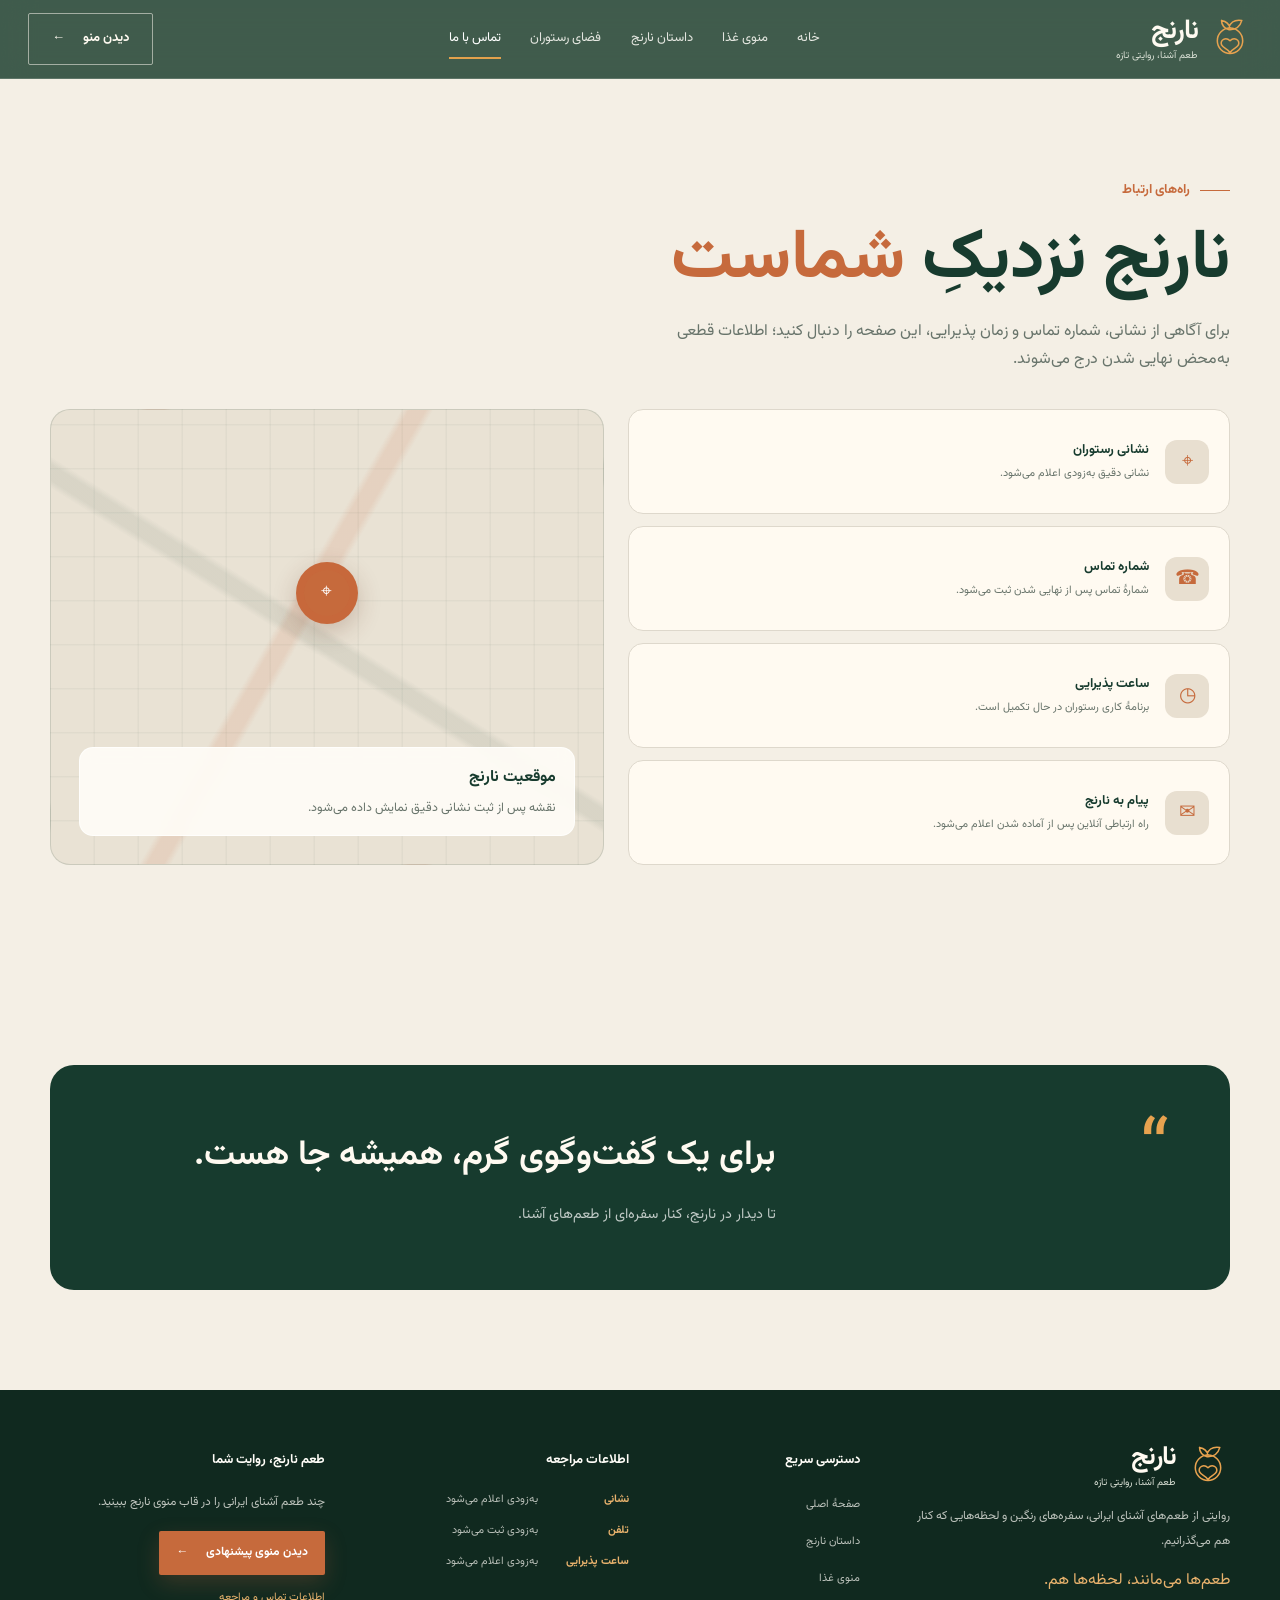
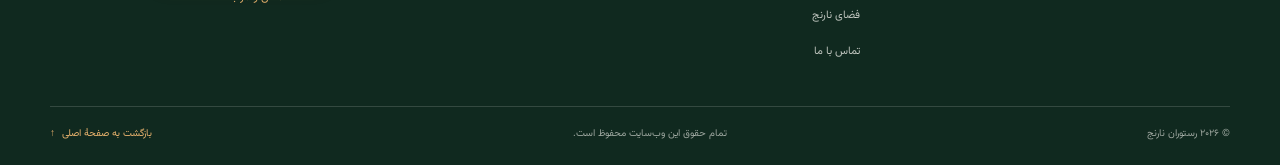
==== contact.html @ 855cba47 "Refresh script cache for inner page header" ====
<!doctype html>
<html lang="fa-IR" dir="rtl">
<head>
<meta charset="utf-8"><meta name="viewport" content="width=device-width, initial-scale=1"><meta name="theme-color" content="#183b2b">
<meta name="description" content="راه‌های ارتباط و اطلاعات مراجعه به رستوران نارنج؛ جزئیات نشانی، تلفن و ساعت پذیرایی در حال تکمیل است."><meta property="og:title" content="تماس با ما | رستوران نارنج"><meta property="og:description" content="راه‌های ارتباط و اطلاعات مراجعه به رستوران نارنج؛ جزئیات نشانی، تلفن و ساعت پذیرایی در حال تکمیل است."><meta property="og:type" content="website"><meta property="og:image" content="assets/narenj-dining-room.webp">
<title>تماس با ما | رستوران نارنج</title><link rel="icon" href="assets/favicon.svg" type="image/svg+xml"><link rel="preload" as="font" href="assets/fonts/vazirmatn-variable.woff2" type="font/woff2" crossorigin>
<link rel="stylesheet" href="styles.css?v=editorial-9"><script src="script.js?v=motion-3" defer></script>
</head><body class="inner-page"><a class="skip-link" href="#main">رفتن به محتوای اصلی</a>
<header class="site-header"><div class="header-inner">
<a class="brand" href="index.html" aria-label="نارنج، رفتن به صفحه اصلی"><span class="brand-symbol" aria-hidden="true"><svg viewBox="0 0 52 52"><circle cx="26" cy="28" r="15"/><path d="M25 12c2-7 8-9 15-8-2 7-7 11-14 11M26 13c-1-5-5-8-10-9 0 5 3 9 9 11M26 28c-5-5-12-1-10 5 2 4 7 4 10 9 3-5 8-5 10-9 2-6-5-10-10-5Z"/></svg></span><span class="brand-name">نارنج<span>طعم آشنا، روایتی تازه</span></span></a>
<button class="menu-toggle" type="button" aria-label="باز کردن فهرست" aria-expanded="false" aria-controls="primary-nav"><span></span><span></span><span></span></button>
<nav class="primary-nav" id="primary-nav" aria-label="فهرست اصلی"><a class="nav-link" href="index.html">خانه</a><a class="nav-link" href="menu.html">منوی غذا</a><a class="nav-link" href="story.html">داستان نارنج</a><a class="nav-link" href="space.html">فضای رستوران</a><a class="nav-link is-active" href="contact.html" aria-current="page">تماس با ما</a><a class="button button-small button-orange mobile-nav-cta" href="menu.html">دیدن منو <span aria-hidden="true">←</span></a></nav>
<a class="button button-small button-orange header-cta" href="menu.html">دیدن منو <span aria-hidden="true">←</span></a>
</div></header><main id="main"><section class="inner-section page-width" aria-labelledby="page-title"><div class="contact-page-heading"><p class="page-kicker">راه‌های ارتباط</p><h1 id="page-title">نارنج نزدیکِ <em>شماست</em></h1><p>برای آگاهی از نشانی، شماره تماس و زمان پذیرایی، این صفحه را دنبال کنید؛ اطلاعات قطعی به‌محض نهایی شدن درج می‌شوند.</p></div><div class="contact-page-layout"><div class="contact-page-cards"><article class="contact-item"><span class="contact-icon" aria-hidden="true">⌖</span><div><h3>نشانی رستوران</h3><p>نشانی دقیق به‌زودی اعلام می‌شود.</p></div></article><article class="contact-item"><span class="contact-icon" aria-hidden="true">☎</span><div><h3>شماره تماس</h3><p>شمارهٔ تماس پس از نهایی شدن ثبت می‌شود.</p></div></article><article class="contact-item"><span class="contact-icon" aria-hidden="true">◷</span><div><h3>ساعت پذیرایی</h3><p>برنامهٔ کاری رستوران در حال تکمیل است.</p></div></article><article class="contact-item"><span class="contact-icon" aria-hidden="true">✉</span><div><h3>پیام به نارنج</h3><p>راه ارتباطی آنلاین پس از آماده شدن اعلام می‌شود.</p></div></article></div><aside class="contact-map-card" aria-label="محل نمایش نقشه پس از ثبت نشانی"><span class="contact-map-pin" aria-hidden="true">⌖</span><div class="contact-map-label"><strong>موقعیت نارنج</strong><span>نقشه پس از ثبت نشانی دقیق نمایش داده می‌شود.</span></div></aside></div></section>
<section class="inner-section page-width"><div class="story-quote-panel"><span class="story-quote-mark" aria-hidden="true">“</span><blockquote>برای یک گفت‌وگوی گرم، همیشه جا هست.</blockquote><p>تا دیدار در نارنج، کنار سفره‌ای از طعم‌های آشنا.</p></div></section></main><footer class="site-footer"><div class="footer-inner page-width"><div class="footer-main">
<div class="footer-brand-block"><a class="brand brand-footer" href="index.html" aria-label="نارنج، بازگشت به صفحه اصلی"><span class="brand-symbol" aria-hidden="true"><svg viewBox="0 0 52 52"><circle cx="26" cy="28" r="15"/><path d="M25 12c2-7 8-9 15-8-2 7-7 11-14 11M26 13c-1-5-5-8-10-9 0 5 3 9 9 11M26 28c-5-5-12-1-10 5 2 4 7 4 10 9 3-5 8-5 10-9 2-6-5-10-10-5Z"/></svg></span><span class="brand-name">نارنج<span>طعم آشنا، روایتی تازه</span></span></a><p class="footer-about">روایتی از طعم‌های آشنای ایرانی، سفره‌های رنگین و لحظه‌هایی که کنار هم می‌گذرانیم.</p><p class="footer-tagline">طعم‌ها می‌مانند، لحظه‌ها هم.</p></div>
<nav class="footer-column" aria-label="پیوندهای سریع"><h2>دسترسی سریع</h2><ul class="footer-links"><li><a href="index.html">صفحهٔ اصلی</a></li><li><a href="story.html">داستان نارنج</a></li><li><a href="menu.html">منوی غذا</a></li><li><a href="space.html">فضای نارنج</a></li><li><a href="contact.html">تماس با ما</a></li></ul></nav>
<div class="footer-column footer-contact"><h2>اطلاعات مراجعه</h2><dl class="footer-details"><div><dt>نشانی</dt><dd>به‌زودی اعلام می‌شود</dd></div><div><dt>تلفن</dt><dd>به‌زودی ثبت می‌شود</dd></div><div><dt>ساعت پذیرایی</dt><dd>به‌زودی اعلام می‌شود</dd></div></dl></div>
<div class="footer-column footer-cta"><h2>طعم نارنج، روایت شما</h2><p>چند طعم آشنای ایرانی را در قاب منوی نارنج ببینید.</p><a class="button button-orange" href="menu.html">دیدن منوی پیشنهادی <span aria-hidden="true">←</span></a><a class="footer-contact-link" href="contact.html">اطلاعات تماس و مراجعه</a></div>
</div><div class="footer-bottom"><span>© <time data-year>۲۰۲۶</time> رستوران نارنج</span><span>تمام حقوق این وب‌سایت محفوظ است.</span><a href="index.html">بازگشت به صفحهٔ اصلی <span aria-hidden="true">↑</span></a></div></div></footer></body></html>
---- styles.css ----
@charset "UTF-8";
@font-face{font-family:"Vazirmatn";src:url("assets/fonts/vazirmatn-variable.woff2") format("woff2");font-style:normal;font-weight:100 900;font-display:swap}
:root{--green:#183b2b;--green-deep:#10291e;--green-soft:#345643;--cream:#f7f1e7;--cream-dark:#eee4d5;--orange:#c95f36;--orange-dark:#a94728;--ink:#1e2922;--muted:#687268;--line:#ded5c7;--white:#fffdf8;--serif:"Vazirmatn",Tahoma,Arial,sans-serif;--sans:Vazirmatn,Tahoma,Arial,sans-serif;--content:1160px;--shadow:0 18px 50px rgba(23,43,31,.11)}
*{box-sizing:border-box}html{scroll-behavior:smooth;scroll-padding-top:90px}body{margin:0;background:var(--cream);color:var(--ink);font-family:var(--sans);font-size:16px;line-height:1.8}a{color:inherit;text-decoration:none}button,input,select,textarea{font:inherit}img{display:block;max-width:100%}.page-width{width:min(var(--content),calc(100% - 64px));margin-inline:auto}.skip-link{position:fixed;z-index:1000;top:12px;right:12px;transform:translateY(-150%);background:var(--white);color:var(--green);padding:10px 16px;border-radius:8px}.skip-link:focus{transform:translateY(0)}
.site-header{position:relative;z-index:20;background:var(--green);color:var(--white);border-bottom:1px solid rgba(255,255,255,.12)}.header-inner{width:min(1320px,calc(100% - 56px));height:88px;margin:auto;display:flex;align-items:center;justify-content:space-between;gap:26px}.brand{display:flex;align-items:center;gap:10px;flex:0 0 auto;color:var(--white)}.brand-symbol{width:44px;height:44px;display:grid;place-items:center;color:#e7a24f}.brand-symbol svg{width:100%;height:100%;fill:none;stroke:currentColor;stroke-width:1.8;stroke-linecap:round;stroke-linejoin:round}.brand-name{font-family:var(--serif);font-size:28px;font-weight:700;line-height:1.1;letter-spacing:-1px}.brand-name span{display:block;font-family:var(--sans);font-size:10px;font-weight:400;letter-spacing:0;color:#d8dfd4;margin-top:4px}.primary-nav{display:flex;align-items:center;gap:clamp(14px,2.4vw,34px);margin-inline:auto}.nav-link{position:relative;padding:9px 0;color:rgba(255,253,248,.86);font-size:14px;transition:color .2s ease}.nav-link::after{content:"";position:absolute;right:0;bottom:1px;width:0;height:2px;background:#e2a14c;transition:width .22s ease}.nav-link:hover,.nav-link:focus-visible,.nav-link.is-active{color:#fff}.nav-link:hover::after,.nav-link:focus-visible::after,.nav-link.is-active::after{width:100%}.button{display:inline-flex;align-items:center;justify-content:center;gap:18px;min-height:52px;padding:12px 22px;border:1px solid transparent;border-radius:999px;font-size:14px;font-weight:700;transition:transform .2s ease,background .2s ease,color .2s ease,box-shadow .2s ease}.button:hover{transform:translateY(-2px);box-shadow:0 8px 24px rgba(12,35,24,.18)}.button-orange{background:var(--orange);color:#fff}.button-orange:hover{background:var(--orange-dark)}.button-small{min-height:42px;padding:9px 18px;font-size:13px}.header-cta{white-space:nowrap}.button-outline{border-color:var(--green);color:var(--green);background:transparent}.button-outline:hover{background:var(--green);color:var(--white)}.menu-toggle{display:none;border:1px solid rgba(255,255,255,.3);background:transparent;color:var(--white);width:44px;height:42px;border-radius:10px;padding:10px;cursor:pointer}.menu-toggle span{display:block;height:2px;background:currentColor;margin:4px 0;border-radius:2px}
.hero{position:relative;min-height:min(690px,calc(100svh - 88px));display:flex;align-items:center;overflow:hidden;background:var(--green-deep);color:var(--white);isolation:isolate}.hero-photo,.hero-shade{position:absolute;inset:0;width:100%;height:100%}.hero-photo{z-index:-2;object-fit:cover;object-position:center 52%}.hero-shade{z-index:-1;background:linear-gradient(270deg,rgba(16,41,30,.97) 0%,rgba(16,41,30,.84) 30%,rgba(16,41,30,.38) 54%,rgba(16,41,30,.03) 100%),linear-gradient(0deg,rgba(14,35,25,.34),transparent 45%)}.hero-content{padding-block:100px 116px}.eyebrow{display:flex;align-items:center;gap:12px;margin:0 0 18px;color:var(--orange);font-size:12px;font-weight:700;letter-spacing:.03em}.eyebrow-light{color:#e8b26d}.eyebrow-line{width:30px;height:1px;background:currentColor;display:inline-block}.hero h1,.story h2,.section-heading h2,.visit-copy h2,.contact-intro h2{margin:0;font-family:var(--serif);font-size:clamp(43px,6vw,76px);font-weight:700;line-height:1.22;letter-spacing:-.035em}.hero h1 em,.story h2 em,.section-heading h2 em,.visit-copy h2 em,.contact-intro h2 em{color:#e5a052;font-style:normal}.hero-lead{max-width:460px;margin:22px 0 0;color:rgba(255,253,248,.88);font-size:17px;line-height:2}.hero-actions{display:flex;align-items:center;gap:28px;margin-top:30px}.text-link{display:inline-flex;align-items:center;gap:12px;color:var(--green);font-size:14px;font-weight:700}.text-link span{font-size:19px;transition:transform .2s ease}.text-link:hover span{transform:translateX(-4px)}.text-link-light{color:var(--white)}.hero-caption{display:flex;align-items:center;gap:10px;margin-top:60px;color:rgba(255,253,248,.75);font-size:12px}.caption-mark{color:#e5a052;font-size:22px}.hero-scroll{position:absolute;bottom:22px;right:50%;transform:translateX(50%);display:flex;align-items:center;gap:9px;color:rgba(255,253,248,.72);font-size:11px}.hero-scroll i{font-style:normal;font-size:17px;color:#e5a052}
.highlights{position:relative;z-index:2;display:grid;grid-template-columns:repeat(3,1fr);margin-top:-1px;padding:34px 16px;border-bottom:1px solid var(--line);background:var(--cream)}.highlight{display:flex;align-items:center;justify-content:center;gap:14px;padding:4px 24px;border-left:1px solid var(--line)}.highlight:last-child{border-left:0}.line-icon{display:grid;place-items:center;flex:0 0 46px;width:46px;height:46px;color:var(--orange)}.line-icon svg{width:38px;height:38px;fill:none;stroke:currentColor;stroke-width:1.6;stroke-linecap:round;stroke-linejoin:round}.highlight h2{margin:0 0 2px;font-size:14px;color:var(--green)}.highlight p{margin:0;color:var(--muted);font-size:11px}
.section-space{padding-block:112px}.story{background:var(--cream)}.story-inner{display:grid;grid-template-columns:1fr 1.04fr;align-items:center;gap:clamp(45px,8vw,105px)}.story-copy{max-width:470px}.story h2,.section-heading h2,.contact-intro h2{font-size:clamp(34px,4vw,54px);color:var(--green)}.story-copy>p:not(.eyebrow){margin:22px 0 26px;color:#566158;font-size:15px;line-height:2.2}.story-art{position:relative;min-height:420px;isolation:isolate}.story-art::before{content:"";position:absolute;z-index:-1;inset:20px -20px -20px 20px;border:1px solid #d5aa79;border-radius:180px 180px 24px 24px}.story-art>img{width:100%;height:420px;object-fit:cover;object-position:left center;border-radius:180px 180px 22px 22px;box-shadow:var(--shadow)}.story-stamp{position:absolute;bottom:22px;left:-24px;width:132px;height:132px;border-radius:50%;display:flex;flex-direction:column;align-items:center;justify-content:center;background:var(--orange);color:#fff8ed;border:6px solid var(--cream);outline:1px solid var(--orange);text-align:center;transform:rotate(-8deg)}.story-stamp span{font-size:11px}.story-stamp strong{font-family:var(--serif);font-size:20px;line-height:1.2}.story-stamp .stamp-flower{position:absolute;top:7px;right:9px;font-size:19px;color:#f4cb85}
.menu-section{background:#eee6d9}.section-heading{display:flex;align-items:flex-end;justify-content:space-between;gap:32px;margin-bottom:40px}.section-heading>p{max-width:390px;margin:0 0 8px;color:var(--muted);font-size:14px;line-height:2}.section-heading .eyebrow{margin-bottom:12px}.menu-grid{display:grid;grid-template-columns:repeat(3,1fr);gap:18px}.menu-card{position:relative;min-height:290px;padding:30px 28px 28px;background:var(--white);border:1px solid rgba(24,59,43,.1);border-radius:18px;overflow:hidden;transition:transform .2s ease,box-shadow .2s ease}.menu-card:hover{transform:translateY(-5px);box-shadow:var(--shadow)}.menu-card-featured{background:var(--green);color:var(--white)}.menu-index{position:absolute;top:20px;left:22px;color:#a99b86;font-family:var(--serif);font-size:14px}.menu-card-featured .menu-index{color:rgba(255,255,255,.52)}.menu-doodle{display:block;width:100%;height:94px;margin:0 0 22px;color:#be6c3e}.menu-card-featured .menu-doodle{color:#edb36f}.menu-doodle svg{height:100%;width:124px;fill:none;stroke:currentColor;stroke-width:1.7;stroke-linecap:round;stroke-linejoin:round}.menu-type{margin:0 0 2px;color:var(--orange);font-size:11px;font-weight:700}.menu-card-featured .menu-type{color:#e9b06a}.menu-card h3{margin:0;color:var(--green);font-size:20px}.menu-card-featured h3{color:var(--white)}.menu-description{max-width:300px;margin:9px 0 0;color:var(--muted);font-size:12px;line-height:2}.menu-card-featured .menu-description{color:rgba(255,255,255,.78)}.menu-note{margin:15px 0 0;color:#847f73;font-size:11px}.menu-more{display:flex;justify-content:center;margin-top:28px}
.visit-band{position:relative;overflow:hidden;background:var(--green);color:var(--white)}.visit-inner{min-height:408px;display:flex;align-items:center;justify-content:space-between;gap:60px;padding-block:60px}.visit-copy{position:relative;z-index:2;max-width:560px}.visit-copy h2{color:var(--white);font-size:clamp(38px,4.6vw,61px)}.visit-copy>p:not(.eyebrow){margin:14px 0 22px;color:rgba(255,255,255,.75);font-size:14px}.visit-ornament{position:relative;width:360px;height:300px;flex:0 0 360px;color:#d8914d}.orbit{position:absolute;border:1px solid rgba(225,161,89,.45);border-radius:50%;transform:rotate(-20deg)}.orbit-one{width:320px;height:170px;top:62px;left:18px}.orbit-two{width:250px;height:245px;top:26px;left:53px;transform:rotate(27deg)}.visit-orange{position:absolute;left:116px;top:79px;width:128px;height:128px;border-radius:50%;display:grid;place-items:center;background:#cf713f;color:#f8dfb8;font-family:var(--serif);font-size:32px;box-shadow:0 16px 40px rgba(0,0,0,.18)}.visit-orange::after{content:"✿";position:absolute;top:-27px;right:8px;font-family:var(--sans);font-size:25px;color:#ebbe83}.visit-leaf{position:absolute;width:48px;height:82px;border:1px solid #d0a061;border-radius:100% 0 100% 0;transform:rotate(28deg)}.leaf-one{top:40px;right:20px}.leaf-two{bottom:29px;left:34px;transform:rotate(200deg)}
.contact-section{padding-block:90px 102px}.contact-intro{text-align:center;margin-bottom:35px}.contact-intro .eyebrow{justify-content:center}.contact-intro>p:last-child{margin:11px 0 0;color:var(--muted);font-size:13px}.contact-grid{display:grid;grid-template-columns:repeat(3,1fr);border:1px solid var(--line);border-radius:18px;background:rgba(255,253,248,.55);overflow:hidden}.contact-item{display:flex;align-items:center;justify-content:center;gap:15px;min-height:118px;padding:20px;border-left:1px solid var(--line)}.contact-item:last-child{border-left:0}.contact-icon{display:grid;place-items:center;width:44px;height:44px;border-radius:50%;background:#f1dfcb;color:var(--orange);font-size:24px}.contact-item h3{margin:0;color:var(--green);font-size:13px}.contact-item p{margin:2px 0 0;color:var(--muted);font-size:12px}
.site-footer{background:#10291e;color:var(--white);padding:40px 0 20px}.footer-inner{display:grid;grid-template-columns:1fr auto;align-items:center;gap:28px}.brand-footer .brand-name{font-size:24px}.footer-tagline{margin:0;color:#d8dfd4;font-family:var(--serif);font-size:20px}.footer-bottom{grid-column:1/-1;display:flex;justify-content:space-between;gap:20px;padding-top:18px;border-top:1px solid rgba(255,255,255,.15);color:rgba(255,255,255,.6);font-size:10px}.footer-bottom a{color:#e8b26d}.footer-bottom a:hover{text-decoration:underline}
:focus-visible{outline:3px solid #f0b55e;outline-offset:4px;border-radius:4px}
@media(max-width:980px){.header-inner{gap:16px}.primary-nav{gap:16px}.nav-link{font-size:12px}.header-cta{padding-inline:14px}.story-inner{gap:48px}.story-art,.story-art>img{min-height:360px;height:360px}.visit-ornament{transform:scale(.82);transform-origin:center left;margin-left:-35px}}
@media(max-width:760px){.page-width{width:min(100% - 40px,var(--content))}.header-inner{width:calc(100% - 36px);height:76px}.brand-symbol{width:38px;height:38px}.brand-name{font-size:25px}.menu-toggle{display:block;order:3;margin-right:auto}.header-cta{margin-right:0;margin-left:auto;order:2;min-height:38px;padding:7px 12px;font-size:11px}.primary-nav{position:absolute;top:76px;right:0;left:0;display:none;align-items:stretch;flex-direction:column;gap:0;margin:0;padding:8px 20px 16px;background:var(--green);box-shadow:0 18px 26px rgba(0,0,0,.14)}.primary-nav.is-open{display:flex}.nav-link{padding:12px 8px;border-bottom:1px solid rgba(255,255,255,.1);font-size:14px}.nav-link::after{display:none}.brand{order:1}.hero{min-height:690px;min-height:min(760px,calc(100svh - 76px));align-items:flex-end}.hero-photo{object-position:36% center}.hero-shade{background:linear-gradient(0deg,rgba(16,41,30,.98) 0%,rgba(16,41,30,.84) 34%,rgba(16,41,30,.32) 75%,rgba(16,41,30,.06) 100%)}.hero-content{padding-block:120px 92px}.hero h1{font-size:clamp(43px,12vw,64px)}.hero-lead{max-width:440px;font-size:15px}.hero-caption{margin-top:35px}.hero-scroll{display:none}.highlights{grid-template-columns:1fr;padding:12px 0;margin-top:0}.highlight{justify-content:flex-start;border-left:0;border-bottom:1px solid var(--line);padding:14px 4px}.highlight:last-child{border-bottom:0}.line-icon{width:40px;height:40px;flex-basis:40px}.line-icon svg{width:32px;height:32px}.section-space{padding-block:76px}.story-inner{grid-template-columns:1fr;gap:38px}.story-copy{max-width:none}.story h2,.section-heading h2,.contact-intro h2{font-size:clamp(34px,9vw,48px)}.story-art,.story-art>img{min-height:340px;height:340px}.story-art{margin-inline:8px 20px}.story-stamp{width:112px;height:112px;left:-12px;bottom:12px}.story-stamp strong{font-size:17px}.section-heading{display:block;margin-bottom:28px}.section-heading>p{margin-top:13px;font-size:13px}.menu-grid{grid-template-columns:1fr;gap:12px}.menu-card{min-height:240px;padding:24px}.menu-doodle{height:70px;margin-bottom:14px}.menu-card h3{font-size:18px}.menu-description{max-width:unset}.visit-inner{position:relative;min-height:460px;padding-block:62px;align-items:flex-start}.visit-copy{max-width:100%}.visit-copy h2{font-size:clamp(38px,10vw,54px)}.visit-ornament{position:absolute;left:-90px;bottom:-79px;transform:scale(.66);opacity:.5}.contact-section{padding-block:70px}.contact-grid{grid-template-columns:1fr}.contact-item{justify-content:flex-start;min-height:91px;border-left:0;border-bottom:1px solid var(--line);padding:16px 20px}.contact-item:last-child{border-bottom:0}.footer-inner{grid-template-columns:1fr;justify-items:center;text-align:center}.footer-bottom{width:100%;flex-wrap:wrap;justify-content:center;gap:8px 20px}.footer-bottom span:nth-child(2){flex-basis:100%;order:3}}
@media(max-width:420px){.page-width{width:calc(100% - 32px)}.header-inner{width:calc(100% - 24px);gap:8px}.brand{gap:5px}.brand-symbol{width:32px;height:32px}.brand-name{font-size:22px}.brand-name span{font-size:8px}.header-cta{padding-inline:10px;gap:8px}.menu-toggle{width:39px;height:38px;padding:8px}.hero-actions{gap:18px;flex-wrap:wrap}.hero-actions .button{min-height:48px}.story-art,.story-art>img{min-height:290px;height:290px}.story-art>img{border-radius:135px 135px 18px 18px}.story-art::before{inset:15px -12px -12px 12px}.visit-inner{min-height:430px}.footer-bottom{font-size:9px}}
@media(prefers-reduced-motion:reduce){html{scroll-behavior:auto}*,*::before,*::after{transition-duration:.01ms!important;animation-duration:.01ms!important;animation-iteration-count:1!important}}

.experience-section{background:var(--white)}
.experience-heading{display:flex;align-items:flex-end;justify-content:space-between;gap:36px;margin-bottom:34px}
.experience-heading h2{margin:0;color:var(--green);font-family:var(--serif);font-size:clamp(34px,4vw,52px);line-height:1.3;letter-spacing:-.03em}
.experience-heading h2 em{color:var(--orange);font-style:normal}
.experience-heading>p{max-width:390px;margin:0 0 7px;color:var(--muted);font-size:14px;line-height:2}
.experience-heading .eyebrow{margin-bottom:11px}
.experience-grid{display:grid;grid-template-columns:repeat(3,minmax(0,1fr));gap:16px}
.experience-card{position:relative;display:flex;flex-direction:column;align-items:flex-start;min-height:275px;padding:28px 26px 24px;border:1px solid var(--line);border-radius:18px;background:var(--cream);transition:transform .22s ease,box-shadow .22s ease,border-color .22s ease}
.experience-card:hover{transform:translateY(-5px);border-color:#c79163;box-shadow:var(--shadow)}
.experience-number{position:absolute;top:24px;left:24px;color:#a89b88;font-family:var(--serif);font-size:13px}
.experience-icon{display:grid;place-items:center;width:48px;height:48px;margin-bottom:23px;border-radius:50%;background:#f0dfca;color:var(--orange)}
.experience-icon svg{width:27px;height:27px;fill:none;stroke:currentColor;stroke-width:1.7;stroke-linecap:round;stroke-linejoin:round}
.experience-card h3{margin:0;color:var(--green);font-size:17px}
.experience-card p{max-width:300px;margin:8px 0 20px;color:var(--muted);font-size:12px;line-height:2}
.experience-link{display:inline-flex;align-items:center;gap:8px;margin-top:auto;color:var(--orange-dark);font-size:12px;font-weight:700}
.experience-link span{font-size:17px;transition:transform .2s ease}
.experience-card:hover .experience-link span{transform:translateX(-4px)}

.site-footer{padding:58px 0 21px;background:var(--green-deep)}
.footer-inner{display:block}
.footer-main{display:grid;grid-template-columns:1.35fr .78fr 1.08fr 1.12fr;gap:clamp(22px,3.7vw,52px);padding:0 0 42px}
.footer-brand-block{max-width:310px}
.brand-footer{display:inline-flex;margin-bottom:16px}
.brand-footer .brand-name{font-size:26px}
.footer-about{margin:0 0 13px;color:rgba(255,253,248,.72);font-size:12px;line-height:2.1}
.footer-tagline{margin:0;color:#e8b26d;font-family:var(--serif);font-size:16px}
.footer-column h2{margin:5px 0 18px;color:#fffdf8;font-size:14px;font-weight:700}
.footer-links{display:grid;gap:8px;margin:0;padding:0;list-style:none}
.footer-links a,.footer-contact-link{color:rgba(255,253,248,.72);font-size:12px;transition:color .2s ease}
.footer-links a:hover,.footer-contact-link:hover{color:#efb56f}
.footer-details{display:grid;gap:11px;margin:0}
.footer-details>div{display:grid;grid-template-columns:82px 1fr;gap:9px;align-items:start}
.footer-details dt{color:#e8b26d;font-size:11px;font-weight:700}
.footer-details dd{margin:0;color:rgba(255,253,248,.7);font-size:11px;line-height:1.8}
.footer-cta p{max-width:240px;margin:0 0 17px;color:rgba(255,253,248,.72);font-size:12px;line-height:2}
.footer-cta .button{min-height:44px;padding:10px 16px;font-size:12px}
.footer-contact-link{display:block;width:max-content;margin-top:13px;color:#e8b26d}
.footer-bottom{display:flex;align-items:center;justify-content:space-between;gap:20px;padding:17px 0 0;border-top:1px solid rgba(255,255,255,.15);color:rgba(255,253,248,.58);font-size:10px}
.footer-bottom a{display:inline-flex;align-items:center;gap:7px;color:#e8b26d}
.footer-bottom a:hover{text-decoration:underline}

@media(max-width:980px){.footer-main{grid-template-columns:1.1fr 1fr;gap:34px 52px}.footer-brand-block{max-width:360px}}
@media(max-width:760px){.experience-heading{display:block;margin-bottom:26px}.experience-heading>p{margin-top:13px;font-size:13px}.experience-grid{grid-template-columns:1fr;gap:12px}.experience-card{min-height:220px;padding:23px}.experience-icon{margin-bottom:16px}.site-footer{padding-top:43px}.footer-main{grid-template-columns:1fr;gap:28px;padding-bottom:30px}.footer-brand-block{max-width:420px}.footer-column h2{margin-bottom:12px}.footer-links{grid-template-columns:repeat(2,minmax(0,1fr));gap:8px 18px}.footer-bottom{flex-wrap:wrap;justify-content:center;gap:9px 18px;text-align:center}.footer-bottom span:nth-child(2){flex-basis:100%;order:3}}


/* Narenj visual refresh */
:root{--green:#173b2e;--green-deep:#10291f;--green-soft:#41634f;--cream:#f7f4ed;--cream-dark:#ece5d9;--orange:#c96b42;--orange-dark:#a84e2e;--ink:#202b24;--muted:#68746b;--line:#ded8cc;--white:#fffdf8;--serif:"Vazirmatn",Tahoma,Arial,sans-serif;--sans:"Vazirmatn",Tahoma,Arial,sans-serif;--content:1180px;--shadow:0 22px 60px rgba(22,43,31,.12)}
html{scroll-padding-top:86px}
body{background:var(--cream);color:var(--ink);font-family:var(--sans)}
button,input,select,textarea{font:inherit}
.page-width{width:min(var(--content),calc(100% - 56px))}
.site-header{position:sticky;top:0;background:rgba(16,41,31,.95);backdrop-filter:blur(16px);border-bottom:1px solid rgba(255,255,255,.1)}
.header-inner{height:82px;width:min(1320px,calc(100% - 56px));gap:30px}
.brand-name{font-size:27px;letter-spacing:-.5px}
.primary-nav{gap:clamp(16px,2.3vw,32px)}
.nav-link{font-size:13px}
.button{min-height:52px;padding:13px 23px;font-size:13px;font-weight:700}
.button-orange{box-shadow:0 8px 22px rgba(201,107,66,.22)}
.menu-toggle{border-radius:12px}
.hero{min-height:min(760px,calc(100svh - 82px));background:var(--green-deep)}
.hero-photo{object-position:center 52%;transform:scale(1.005)}
.hero-shade{background:linear-gradient(270deg,rgba(12,34,25,.88) 0%,rgba(12,34,25,.68) 32%,rgba(12,34,25,.22) 60%,rgba(12,34,25,.02) 100%),linear-gradient(0deg,rgba(12,34,25,.36),transparent 42%)}
.hero-content{width:min(var(--content),calc(100% - 56px));min-height:inherit;padding:112px 0 138px;text-align:right}
.hero .eyebrow{font-size:13px;letter-spacing:0}
.hero h1{max-width:640px;font-size:clamp(58px,7.1vw,92px);line-height:1.18;letter-spacing:-.045em}
.hero-lead{max-width:500px;margin-top:25px;font-size:16px;line-height:2.15}
.hero-actions{gap:24px;margin-top:32px}
.hero-caption{margin-top:56px;font-size:13px}
.hero-scroll{font-size:12px}
.highlights{position:relative;z-index:4;grid-template-columns:repeat(3,minmax(0,1fr));margin-top:-46px;padding:20px 25px;border:1px solid rgba(222,216,204,.9);border-radius:22px;background:rgba(255,253,248,.97);box-shadow:0 18px 52px rgba(25,48,34,.11);backdrop-filter:blur(12px)}
.highlight{gap:14px;padding:10px 22px}
.highlight h2{font-size:15px}
.highlight p{font-size:12px;line-height:1.8}
.line-icon{color:var(--orange)}
.section-space{padding-block:108px}
.story-inner{grid-template-columns:1fr 1.02fr;gap:clamp(52px,8vw,112px)}
.story-copy{max-width:500px}
.story h2,.section-heading h2,.contact-intro h2{font-size:clamp(38px,4.5vw,58px);line-height:1.35;letter-spacing:-.035em}
.story-copy>p:not(.eyebrow){font-size:15px;line-height:2.2}
.story-art{min-height:490px;border-radius:26px}
.story-art::before{inset:18px -18px -18px 18px;border-radius:24px}
.story-art>img{height:490px;border-radius:24px;object-position:center}
.story-stamp{width:120px;height:120px;left:-20px;bottom:20px;border:5px solid var(--cream);transform:rotate(-5deg)}
.story-stamp strong{font-family:var(--sans);font-size:18px}
.menu-section{background:#efeae0}
.section-heading{margin-bottom:34px}
.section-heading>p{max-width:430px;font-size:14px;line-height:2.1}
.menu-grid{gap:22px}
.menu-card{min-height:0;padding:10px;border-radius:22px;background:var(--white);border:1px solid rgba(23,59,46,.09);box-shadow:0 12px 34px rgba(24,49,35,.07);transition:transform .25s ease,box-shadow .25s ease,border-color .25s ease}
.menu-card:hover{transform:translateY(-6px);box-shadow:0 24px 48px rgba(24,49,35,.13);border-color:rgba(201,107,66,.42)}
.menu-card-featured{background:var(--white);border-color:rgba(201,107,66,.4)}
.menu-photo-frame{position:relative;overflow:hidden;aspect-ratio:4/3;border-radius:15px;background:#e6ddcf}
.menu-photo{width:100%;height:100%;object-fit:cover;transition:transform .55s cubic-bezier(.2,.7,.2,1)}
.menu-card:hover .menu-photo{transform:scale(1.045)}
.menu-index{z-index:1;top:13px;left:13px;display:grid;place-items:center;width:34px;height:34px;border-radius:50%;background:rgba(16,41,31,.76);color:#fff;font-family:var(--sans);font-size:12px}
.menu-photo-label{position:absolute;right:13px;bottom:13px;padding:7px 11px;border:1px solid rgba(255,255,255,.18);border-radius:999px;background:rgba(16,41,31,.78);color:#fff;font-size:10px;backdrop-filter:blur(8px)}
.menu-card-body{padding:17px 13px 15px}
.menu-type{font-size:11px;letter-spacing:0}
.menu-card h3{font-size:21px;line-height:1.5}
.menu-card-featured h3{color:var(--green)}
.menu-description{max-width:none;margin-top:7px;font-size:12px;line-height:2}
.menu-note{margin-top:20px;color:#77756c;font-size:11px;text-align:center}
.menu-more{margin-top:24px}
.experience-section{background:var(--white)}
.experience-heading{margin-bottom:32px}
.experience-heading h2{font-size:clamp(36px,4.2vw,54px);letter-spacing:-.035em}
.experience-card{min-height:250px;padding:27px 24px;border-color:var(--line);border-radius:20px;background:#faf8f3}
.experience-icon{background:#e9f0e8;color:var(--green);margin-bottom:18px}
.experience-card h3{font-size:17px}
.experience-card p{font-size:13px;line-height:2}
.experience-link{font-size:12px}
.visit-band{background:var(--green-deep);color:var(--white)}
.visit-inner{min-height:460px;display:grid;grid-template-columns:1.05fr .95fr;gap:70px;padding-block:72px}
.visit-copy{max-width:590px}
.visit-copy h2{font-size:clamp(42px,5vw,64px);line-height:1.32;letter-spacing:-.035em}
.visit-copy>p:not(.eyebrow){margin:17px 0 26px;font-size:14px;line-height:2}
.visit-visual{position:relative;align-self:center;margin:0;overflow:hidden;border:1px solid rgba(255,255,255,.2);border-radius:24px;box-shadow:0 26px 62px rgba(0,0,0,.22);aspect-ratio:4/3}
.visit-visual::after{content:"";position:absolute;inset:45% 0 0;background:linear-gradient(0deg,rgba(10,30,22,.76),transparent)}
.visit-visual img{width:100%;height:100%;object-fit:cover;transition:transform .6s ease}
.visit-visual:hover img{transform:scale(1.035)}
.visit-visual figcaption{position:absolute;z-index:1;right:22px;bottom:18px;color:#fff;font-size:12px}
.contact-section{margin-bottom:92px;padding:76px 42px 84px;border:1px solid rgba(222,216,204,.7);border-radius:28px;background:#fbfaf6}
.contact-intro{margin-bottom:30px}
.contact-intro>p:last-child{font-size:13px}
.contact-grid{gap:14px;border:0;background:transparent;overflow:visible}
.contact-item{justify-content:flex-start;gap:16px;min-height:108px;border:1px solid var(--line);border-radius:18px;background:var(--white);padding:20px}
.contact-item:last-child{border:1px solid var(--line)}
.contact-item h3{margin:0 0 2px;color:var(--green);font-size:14px}
.contact-item p{margin:0;color:var(--muted);font-size:12px}
.contact-icon{color:var(--orange)}
.site-footer{padding:56px 0 22px;background:#10291f}
.footer-main{gap:clamp(24px,3.5vw,48px);padding-bottom:40px}
.footer-brand-block{max-width:330px}
.footer-about{font-size:12px;line-height:2.1}
.footer-column h2{font-size:13px}
.footer-links a,.footer-contact-link{font-size:12px}
.footer-bottom{font-size:11px;padding-top:18px}
:focus-visible{outline:3px solid #e5a052;outline-offset:4px;border-radius:4px}
@media(max-width:980px){
  .page-width{width:min(var(--content),calc(100% - 40px))}
  .header-inner{width:calc(100% - 40px)}
  .hero-content{width:calc(100% - 40px)}
  .story-inner{gap:42px}
  .story-art,.story-art>img{height:410px;min-height:410px}
  .visit-inner{gap:38px}
  .footer-main{grid-template-columns:1fr 1fr}
}
@media(max-width:760px){
  .page-width{width:calc(100% - 36px)}
  .header-inner{height:76px;width:calc(100% - 32px)}
  .site-header{top:0}
  .primary-nav{top:76px;background:rgba(16,41,31,.98);backdrop-filter:blur(14px)}
  .hero{min-height:700px;min-height:min(790px,calc(100svh - 76px));align-items:flex-end}
  .hero-photo{object-position:35% center}
  .hero-shade{background:linear-gradient(0deg,rgba(12,34,25,.97) 0%,rgba(12,34,25,.84) 38%,rgba(12,34,25,.38) 72%,rgba(12,34,25,.08) 100%)}
  .hero-content{width:calc(100% - 36px);min-height:0;padding:115px 0 112px}
  .hero h1{font-size:clamp(52px,13vw,74px)}
  .hero-lead{max-width:480px;font-size:15px}
  .hero-caption{margin-top:36px}
  .highlights{grid-template-columns:1fr;margin-top:-24px;padding:8px 14px;border-radius:18px}
  .highlight{justify-content:flex-start;border-left:0;border-bottom:1px solid var(--line);padding:12px 4px}
  .highlight:last-child{border-bottom:0}
  .section-space{padding-block:76px}
  .story-inner{grid-template-columns:1fr;gap:35px}
  .story-art,.story-art>img{height:360px;min-height:360px}
  .story-art{margin:0 8px 8px 18px}
  .story-stamp{width:108px;height:108px;left:-12px;bottom:12px}
  .section-heading{display:block;margin-bottom:25px}
  .section-heading>p{margin-top:13px}
  .menu-grid{grid-template-columns:1fr;gap:16px}
  .menu-card{padding:9px}
  .menu-photo-frame{aspect-ratio:1.35}
  .menu-card-body{padding:15px 12px 13px}
  .experience-heading{display:block;margin-bottom:25px}
  .experience-heading>p{margin-top:12px}
  .experience-grid{grid-template-columns:1fr;gap:12px}
  .experience-card{min-height:0;padding:21px}
  .experience-icon{margin-bottom:14px}
  .visit-inner{grid-template-columns:1fr;gap:30px;min-height:0;padding-block:62px}
  .visit-copy{max-width:none}
  .visit-visual{width:100%;aspect-ratio:1.35}
  .contact-section{margin-bottom:60px;padding:52px 20px 56px;border-radius:22px}
  .contact-grid{grid-template-columns:1fr}
  .contact-item{min-height:90px;padding:16px;border-radius:15px}
  .contact-item:last-child{border-bottom:1px solid var(--line)}
  .footer-main{grid-template-columns:1fr;gap:28px;padding-bottom:30px}
  .footer-brand-block{max-width:460px}
  .footer-bottom{justify-content:center;text-align:center;gap:10px 18px}
}
@media(max-width:420px){
  .page-width{width:calc(100% - 28px)}
  .header-inner{width:calc(100% - 24px);gap:8px}
  .hero-content{width:calc(100% - 28px)}
  .hero h1{font-size:clamp(48px,13vw,62px)}
  .hero-actions{gap:16px}
  .hero-actions .button{min-height:48px}
  .hero-caption{font-size:11px}
  .story-art,.story-art>img{height:300px;min-height:300px}
  .contact-section{padding-inline:16px}
}

/* Editorial redesign: more character, less template-like repetition */
:root{--paper:#f4efe5;--cream:#f4efe5;--cream-dark:#e8dfd0;--white:#fffaf1;--green:#173b2e;--green-deep:#0e281f;--orange:#c66a3c;--orange-dark:#a44f2c;--shadow:0 22px 60px rgba(21,39,29,.13)}
html{scroll-padding-top:84px}
.site-header{position:sticky;top:0;background:rgba(14,40,31,.94);backdrop-filter:blur(16px);-webkit-backdrop-filter:blur(16px);border-bottom-color:rgba(255,255,255,.1)}
.header-inner{height:78px}
.header-cta{border:1px solid rgba(255,250,241,.52);border-radius:2px;background:transparent;color:var(--white);box-shadow:none}
.header-cta:hover{background:var(--white);color:var(--green);box-shadow:none}
.button{border-radius:2px}
.hero{min-height:clamp(620px,calc(100svh - 78px),840px)}
.hero-photo{object-position:center 55%}
.hero-shade{background:linear-gradient(270deg,rgba(10,31,23,.96) 0%,rgba(10,31,23,.84) 27%,rgba(10,31,23,.45) 54%,rgba(10,31,23,.06) 100%),linear-gradient(0deg,rgba(10,31,23,.44),transparent 48%)}
.hero-content{padding-block:118px 132px}
.hero h1{font-size:clamp(54px,7vw,88px);line-height:1.17;letter-spacing:-.045em}
.hero-lead{max-width:480px;font-size:16px}
.hero-caption{margin-top:48px}
.highlights{z-index:3;margin-top:-30px;padding:24px 14px;background:var(--white);border:1px solid rgba(23,59,46,.1);box-shadow:0 18px 45px rgba(23,43,31,.08)}
.highlight{justify-content:flex-start;padding:7px 24px}
.line-icon{flex-basis:40px;width:40px}
.line-icon svg{width:34px;height:34px}
.story{background:var(--paper)}
.story-inner{grid-template-columns:.88fr 1.12fr;gap:clamp(52px,8vw,110px)}
.story-copy{max-width:490px}
.story h2,.section-heading h2,.contact-intro h2{font-size:clamp(38px,4.4vw,58px);line-height:1.48;letter-spacing:-.035em}
.story-copy>p:not(.eyebrow){font-size:15px;line-height:2.15}
.story-art{min-height:470px}
.story-art::before{inset:16px -16px -16px 16px;border-radius:0;border-color:#c9895a}
.story-art>img{height:470px;border-radius:2px;object-position:center;box-shadow:var(--shadow)}
.story-stamp{bottom:-20px;left:-22px;width:auto;height:auto;padding:12px 18px;border:0;outline:0;border-radius:2px;background:var(--green);color:var(--white);transform:none}
.story-stamp strong{font-family:var(--sans);font-size:16px;line-height:1.45}
.story-stamp .stamp-flower{top:5px;right:5px;font-size:14px;color:#edb36f}
.menu-section{background:#eae2d5}
.section-heading{margin-bottom:34px}
.section-heading h2{font-size:clamp(38px,4.4vw,58px)}
.menu-photo-grid{grid-template-columns:1.12fr .88fr;grid-template-rows:repeat(2,minmax(245px,1fr));gap:12px}
.menu-card,.menu-card-featured{position:relative;min-height:250px;padding:0;overflow:hidden;border:0;border-radius:2px;background:var(--green);color:var(--white)}
.menu-card:first-child{grid-row:span 2}
.menu-card:hover{transform:translateY(-3px);box-shadow:0 20px 42px rgba(23,43,31,.17)}
.menu-photo-frame{position:absolute;inset:0;aspect-ratio:auto;overflow:hidden}
.menu-photo-frame::after{content:"";position:absolute;inset:0;background:linear-gradient(0deg,rgba(11,30,23,.92) 0%,rgba(11,30,23,.54) 35%,rgba(11,30,23,.08) 100%)}
.menu-photo{width:100%;height:100%;object-fit:cover;transition:transform .55s cubic-bezier(.2,.7,.2,1);object-position:center}
.menu-card:hover .menu-photo{transform:scale(1.045)}
.menu-index{z-index:2;top:16px;left:16px;padding:6px 9px;background:rgba(14,40,31,.72);color:var(--white);font-family:var(--sans);font-size:11px}
.menu-photo-label{position:absolute;z-index:2;top:16px;right:16px;padding:6px 10px;border-radius:2px;background:rgba(255,250,241,.92);color:var(--green);font-size:10px;font-weight:700}
.menu-card-body{position:absolute;z-index:2;right:25px;bottom:22px;left:25px;padding:0}
.menu-card .menu-type,.menu-card-featured .menu-type{color:#f0bd79}
.menu-card h3,.menu-card-featured h3{color:var(--white);font-size:clamp(19px,2vw,25px)}
.menu-description,.menu-card-featured .menu-description{max-width:420px;color:rgba(255,250,241,.83);font-size:12px}
.menu-note{margin-top:17px;color:#766f63}
.menu-more{justify-content:flex-start;margin-top:22px}
.menu-more .button{border-radius:2px}
.atmosphere-section{overflow:hidden;background:var(--white)}
.atmosphere-inner{display:grid;grid-template-columns:.82fr 1.18fr;align-items:center;gap:clamp(42px,7vw,88px)}
.atmosphere-copy{max-width:470px}
.atmosphere-copy h2{margin:0;color:var(--green);font-size:clamp(38px,4.5vw,58px);line-height:1.48;letter-spacing:-.035em}
.atmosphere-copy h2 em{color:var(--orange);font-style:normal}
.atmosphere-copy>p:not(.eyebrow){margin:20px 0 22px;color:#566158;font-size:14px;line-height:2.2}
.atmosphere-quote{display:flex;align-items:center;gap:13px;margin:25px 0 22px;padding:10px 0;border-top:1px solid var(--line);border-bottom:1px solid var(--line)}
.atmosphere-quote>span{color:var(--orange);font-family:Georgia,serif;font-size:48px;line-height:.8}
.atmosphere-quote p{margin:0;color:var(--green);font-size:14px;font-weight:700}
.atmosphere-visual{position:relative;min-height:490px}
.atmosphere-primary{position:absolute;inset:0 54px 72px 0;margin:0}
.atmosphere-primary img,.atmosphere-secondary img{width:100%;height:100%;object-fit:cover}
.atmosphere-primary img{object-position:center 42%}
.atmosphere-primary figcaption{position:absolute;right:16px;bottom:15px;left:16px;display:flex;justify-content:space-between;gap:12px;color:var(--white);font-size:10px;text-shadow:0 1px 8px rgba(0,0,0,.45)}
.atmosphere-secondary{position:absolute;left:0;bottom:0;width:38%;height:210px;margin:0;border:7px solid var(--white);box-shadow:var(--shadow)}
.atmosphere-secondary img{object-position:center}
.atmosphere-secondary figcaption{position:absolute;right:0;bottom:0;left:0;padding:8px 10px;background:rgba(14,40,31,.82);color:var(--white);font-size:10px}
.atmosphere-seal{position:absolute;top:20px;right:20px;display:grid;gap:3px;padding:11px 14px;background:var(--orange);color:var(--white);text-align:center;box-shadow:0 6px 22px rgba(25,30,20,.16)}
.atmosphere-seal span{font-size:17px;font-weight:800}
.atmosphere-seal small{font-size:9px}
.contact-section{display:grid;grid-template-columns:.78fr 1.22fr;align-items:center;gap:clamp(36px,7vw,90px);padding-block:100px 108px}
.contact-intro{text-align:right;margin:0}
.contact-intro .eyebrow{justify-content:flex-start}
.contact-intro h2{font-size:clamp(34px,4vw,50px)}
.contact-intro>p:last-child{max-width:340px;margin:15px 0 0;color:var(--muted);font-size:12px;line-height:2}
.contact-grid{grid-template-columns:1fr;border:0;border-radius:0;background:transparent;overflow:visible}
.contact-item,.contact-item:last-child{justify-content:space-between;min-height:78px;padding:15px 0;border:0;border-top:1px solid var(--line);border-radius:0}
.contact-icon{width:38px;height:38px;border-radius:2px;background:#eadfce;font-size:21px}
.contact-item h3{font-size:13px}
.contact-item p{font-size:11px}
.site-footer{padding-top:54px}
.footer-main{gap:clamp(20px,3vw,44px)}
.footer-links a,.footer-contact-link{font-size:11px}
.footer-column h2{font-size:13px}
.footer-bottom{font-size:10px}
:focus-visible{outline:3px solid #e9a957;outline-offset:4px}
@media(max-width:980px){
 .story-inner{gap:48px}
 .story-art,.story-art>img{height:410px;min-height:410px}
 .atmosphere-inner{gap:38px}
 .atmosphere-visual{min-height:430px}
 .contact-section{grid-template-columns:.85fr 1.15fr}
}
@media(max-width:760px){
 html{scroll-padding-top:72px}
 .header-inner{height:72px}
 .site-header .primary-nav{top:72px}
 .header-cta{min-height:38px;padding:7px 12px;font-size:11px}
 .hero{min-height:min(760px,calc(100svh - 72px));align-items:flex-end}
 .hero-photo{object-position:36% center}
 .hero-shade{background:linear-gradient(0deg,rgba(10,31,23,.97) 0%,rgba(10,31,23,.81) 38%,rgba(10,31,23,.32) 74%,rgba(10,31,23,.05) 100%)}
 .hero-content{padding-block:110px 96px}
 .hero h1{font-size:clamp(50px,12vw,70px)}
 .hero-caption{margin-top:34px}
 .highlights{margin-top:-20px;padding:10px 16px}
 .highlight{padding:12px 5px}
 .section-space{padding-block:78px}
 .story-inner,.atmosphere-inner{grid-template-columns:1fr;gap:34px}
 .story-art,.story-art>img{height:360px;min-height:360px}
 .story-art{margin:0 8px 12px 18px}
 .story-stamp{left:-10px}
 .menu-photo-grid{grid-template-columns:1fr;grid-template-rows:none;gap:12px}
 .menu-card,.menu-card:first-child{grid-row:auto;min-height:0;height:auto;aspect-ratio:1.17}
 .menu-card-body{right:20px;bottom:18px;left:20px}
 .menu-card h3{font-size:20px}
 .atmosphere-visual{min-height:420px;margin-inline:5px 10px}
 .atmosphere-primary{inset:0 28px 63px 0}
 .atmosphere-secondary{width:43%;height:185px}
 .atmosphere-seal{top:14px;right:10px}
 .contact-section{grid-template-columns:1fr;gap:25px;padding-block:68px 75px}
 .contact-intro>p:last-child{max-width:460px}
}
@media(max-width:420px){
 .header-inner{width:calc(100% - 24px);gap:7px}
 .brand-symbol{width:32px;height:32px}
 .brand-name{font-size:22px}
 .header-cta{padding-inline:9px;gap:7px}
 .menu-toggle{width:39px;height:38px}
 .hero h1{font-size:clamp(48px,13vw,62px)}
 .story-art,.story-art>img{height:300px;min-height:300px}
 .atmosphere-visual{min-height:330px}
 .atmosphere-primary{inset:0 20px 48px 0}
 .atmosphere-secondary{width:45%;height:142px;border-width:5px}
}
@media(prefers-reduced-motion:reduce){.menu-photo,.menu-card,.button{transition:none!important}}

.menu-photo-label{top:16px;right:16px;bottom:auto;height:auto;min-height:0;display:inline-flex;align-items:center;justify-content:center;white-space:nowrap}
@media(max-width:760px){.highlights{border-radius:2px}}


/* Align contact text beside icons in the RTL layout */
.contact-item,.contact-item:last-child{
  direction:rtl;
  justify-content:flex-start;
  gap:16px;
}
.contact-item>div{text-align:right}


/* Mobile footer layout */
@media(max-width:760px){
  .site-footer{padding:36px 0 16px}
  .footer-main{
    display:grid;
    grid-template-columns:repeat(2,minmax(0,1fr));
    align-items:start;
    gap:22px 16px;
    padding-bottom:22px;
  }
  .footer-brand-block,.footer-cta{grid-column:1/-1}
  .footer-brand-block{
    max-width:none;
    padding-bottom:18px;
    border-bottom:1px solid rgba(255,253,248,.15);
    text-align:center;
  }
  .brand-footer{display:inline-flex;margin-bottom:10px}
  .brand-footer .brand-name{font-size:24px}
  .footer-about{max-width:360px;margin:0 auto 8px;font-size:11px;line-height:1.9}
  .footer-tagline{font-size:14px}
  .footer-column{min-width:0;text-align:right}
  .footer-column h2{
    display:flex;
    align-items:center;
    gap:8px;
    margin:2px 0 10px;
    font-size:12px;
    line-height:1.7;
  }
  .footer-column h2::before{
    content:"";
    width:14px;
    height:1px;
    flex:0 0 14px;
    background:#e8b26d;
  }
  .footer-links{grid-template-columns:1fr;gap:4px}
  .footer-links a{display:flex;min-height:27px;align-items:center;font-size:10px}
  .footer-details{gap:9px}
  .footer-details>div{display:block}
  .footer-details dt,.footer-details dd{font-size:10px;line-height:1.8}
  .footer-details dd{margin-top:1px}
  .footer-cta{
    margin:0;
    padding:16px 14px;
    border:1px solid rgba(232,178,109,.25);
    border-radius:2px;
    background:rgba(255,255,255,.035);
    text-align:center;
  }
  .footer-cta h2{justify-content:center}
  .footer-cta p{max-width:unset;margin:0 auto 12px;font-size:11px}
  .footer-cta .button{width:min(100%,320px);min-height:44px}
  .footer-contact-link{width:auto;margin:10px auto 0}
  .footer-bottom{
    display:grid;
    grid-template-columns:1fr;
    justify-items:center;
    gap:5px;
    padding-top:13px;
    text-align:center;
  }
  .footer-bottom span:nth-child(2){order:0;flex-basis:auto}
  .footer-bottom a{justify-content:center;min-height:28px}
}
@media(max-width:420px){
  .site-footer{padding-top:32px}
  .footer-main{gap:18px 12px;padding-bottom:18px}
  .footer-brand-block{padding-bottom:15px}
  .footer-column h2{font-size:11px}
  .footer-links a{font-size:10px}
  .footer-cta{padding:14px 12px}
  .footer-bottom{font-size:9px}
}


/* Dedicated mobile header */
@media(max-width:760px){
  .site-header{
    border-bottom:1px solid rgba(232,178,109,.18);
    box-shadow:0 8px 22px rgba(7,24,17,.14);
  }
  .header-inner{
    width:calc(100% - 32px);
    height:68px;
    gap:10px;
  }
  .brand{order:1;gap:7px;min-width:0}
  .brand-symbol{width:36px;height:36px;flex:0 0 36px}
  .brand-name{font-size:22px;letter-spacing:0;white-space:nowrap}
  .brand-name span{margin-top:3px;font-size:9px;white-space:nowrap}
  .header-cta{
    order:2;
    margin:0;
    min-height:38px;
    padding:8px 12px;
    border:0;
    border-radius:2px;
    background:var(--orange);
    color:var(--white);
    font-size:11px;
    box-shadow:0 5px 14px rgba(198,106,60,.2);
  }
  .header-cta:hover{background:var(--orange-dark);color:var(--white)}
  .menu-toggle{
    position:relative;
    order:3;
    display:flex;
    flex:0 0 42px;
    align-items:center;
    justify-content:center;
    width:42px;
    height:42px;
    margin:0;
    padding:0;
    border:1px solid rgba(255,250,241,.34);
    border-radius:2px;
    background:rgba(255,250,241,.05);
    color:var(--white);
  }
  .menu-toggle span{
    position:absolute;
    right:11px;
    width:18px;
    height:2px;
    margin:0;
    border-radius:2px;
    transition:transform .22s ease,opacity .18s ease;
  }
  .menu-toggle span:nth-child(1){transform:translateY(-6px)}
  .menu-toggle span:nth-child(2){transform:translateY(0)}
  .menu-toggle span:nth-child(3){transform:translateY(6px)}
  .menu-toggle[aria-expanded="true"] span:nth-child(1){transform:rotate(45deg)}
  .menu-toggle[aria-expanded="true"] span:nth-child(2){opacity:0}
  .menu-toggle[aria-expanded="true"] span:nth-child(3){transform:rotate(-45deg)}
  .primary-nav{
    top:calc(100% + 8px);
    right:0;
    left:0;
    width:min(420px,calc(100vw - 24px));
    margin-inline:auto;
    padding:10px;
    gap:4px;
    border:1px solid rgba(232,178,109,.28);
    background:rgba(14,40,31,.98);
    box-shadow:0 18px 38px rgba(7,24,17,.28);
  }
  .nav-link{
    padding:11px 12px;
    border:0;
    border-right:2px solid transparent;
    border-radius:2px;
    font-size:13px;
    line-height:1.6;
  }
  .nav-link.is-active{
    border-right-color:#e8b26d;
    background:rgba(232,178,109,.09);
  }
  .nav-link:hover,.nav-link:focus-visible{background:rgba(255,250,241,.07)}
  .nav-link::after{display:none}
  .hero{min-height:min(760px,calc(100svh - 68px))}
}
@media(max-width:420px){
  .header-inner{width:calc(100% - 24px);height:66px;gap:7px}
  .brand{gap:5px}
  .brand-symbol{width:33px;height:33px;flex-basis:33px}
  .brand-name{font-size:21px}
  .brand-name span{font-size:8px}
  .header-cta{min-height:36px;padding:7px 10px;gap:7px;font-size:10px}
  .menu-toggle{flex-basis:40px;width:40px;height:40px}
  .primary-nav{top:calc(100% + 6px)}
  .hero{min-height:min(760px,calc(100svh - 66px))}
}


/* Mobile header order and menu action placement */
.mobile-nav-cta{display:none}
@media(max-width:760px){
  .brand{order:2}
  .menu-toggle{order:1}
  .site-header .header-inner>.header-cta{display:none}
  .primary-nav{
    max-height:calc(100svh - 96px);
    overflow-y:auto;
    -webkit-overflow-scrolling:touch;
  }
  .mobile-nav-cta{
    display:flex;
    width:100%;
    min-height:46px;
    justify-content:center;
    margin-top:8px;
    padding:10px 16px;
    border-radius:2px;
    background:var(--orange);
    color:var(--white);
    box-shadow:0 6px 16px rgba(7,24,17,.18);
  }
  .mobile-nav-cta:hover,.mobile-nav-cta:focus-visible{
    background:var(--orange-dark);
    color:var(--white);
  }
}
@media(max-width:420px){
  .mobile-nav-cta{min-height:44px;font-size:11px}
}


/* Glass header fades to the solid brand color while scrolling */
.site-header{
  position:sticky;
  top:0;
  margin-bottom:-88px;
  background-color:rgba(24,59,43,var(--header-opacity,.34));
  border-bottom-color:rgba(255,255,255,.16);
  box-shadow:none;
  -webkit-backdrop-filter:blur(16px) saturate(145%);
  backdrop-filter:blur(16px) saturate(145%);
  transition:background-color .14s linear,border-color .35s ease,box-shadow .35s ease,-webkit-backdrop-filter .35s ease,backdrop-filter .35s ease;
}
.site-header.is-scrolled{
  border-bottom-color:rgba(255,255,255,.12);
  box-shadow:0 8px 28px rgba(7,24,17,.18);
  -webkit-backdrop-filter:blur(10px) saturate(110%);
  backdrop-filter:blur(10px) saturate(110%);
}
@media(max-width:760px){
  .site-header{margin-bottom:-68px}
  .primary-nav{
    background-color:rgba(14,40,31,var(--nav-opacity,.76));
    -webkit-backdrop-filter:blur(18px) saturate(150%);
    backdrop-filter:blur(18px) saturate(150%);
    transition:background-color .14s linear,backdrop-filter .35s ease;
  }
  .site-header.is-scrolled .primary-nav{
    background-color:rgba(24,59,43,var(--nav-opacity,.98));
    -webkit-backdrop-filter:blur(10px) saturate(110%);
    backdrop-filter:blur(10px) saturate(110%);
  }
}
@media(max-width:420px){.site-header{margin-bottom:-66px}}
@media(prefers-reduced-motion:reduce){
  .site-header,.primary-nav{transition:none!important}
}


/* Responsive, lightweight motion */
html.has-reveal-motion [data-reveal]{
  opacity:0;
  transition:opacity .62s cubic-bezier(.2,.65,.25,1) var(--reveal-delay,0ms),transform .62s cubic-bezier(.2,.65,.25,1) var(--reveal-delay,0ms);
}
html.has-reveal-motion [data-reveal="rise"]{transform:translate3d(0,22px,0) scale(.99)}
html.has-reveal-motion [data-reveal="from-right"]{transform:translate3d(20px,0,0) scale(.99)}
html.has-reveal-motion [data-reveal="from-left"]{transform:translate3d(-20px,0,0) scale(.99)}
html.has-reveal-motion [data-reveal].is-visible{opacity:1;transform:none;transition-delay:0ms}

@media(min-width:761px){
  .highlight,.contact-item{transition:transform .24s ease,background-color .24s ease}
  .highlight[data-reveal].is-visible:hover{transform:translateY(-3px)}
  .line-icon{transition:transform .3s ease}
  .highlight[data-reveal].is-visible:hover .line-icon{transform:rotate(-5deg) scale(1.06)}
  .contact-item[data-reveal].is-visible:hover{transform:translateY(-4px);background:rgba(255,253,248,.88)}
  .menu-card[data-reveal].is-visible:hover{transform:translateY(-5px);box-shadow:var(--shadow)}
}
@media(max-width:760px){
  html.has-reveal-motion [data-reveal]{
    transform:translate3d(0,12px,0) scale(.995);
    transition-duration:.42s;
  }
  html.has-reveal-motion [data-reveal].is-visible{transform:none}
  .site-header .primary-nav{
    display:flex;
    visibility:hidden;
    opacity:0;
    pointer-events:none;
    transform:translateY(-8px) scale(.985);
    transform-origin:top center;
    transition:opacity .2s ease,transform .24s cubic-bezier(.2,.7,.2,1),visibility 0s linear .24s,background-color .14s linear,backdrop-filter .3s ease;
  }
  .site-header .primary-nav.is-open{
    visibility:visible;
    opacity:1;
    pointer-events:auto;
    transform:translateY(0) scale(1);
    transition-delay:0s;
  }
  .menu-toggle{transition:transform .18s ease}
  .menu-toggle:active{transform:scale(.94)}
  .button:active,.menu-card:active{transform:scale(.985)}
}
@media(prefers-reduced-motion:reduce){
  html.has-reveal-motion [data-reveal],html.has-reveal-motion [data-reveal].is-visible{
    opacity:1!important;
    transform:none!important;
    transition:none!important;
  }
  .site-header .primary-nav,.menu-toggle,.highlight,.contact-item{transition:none!important}
}


/* Dedicated restaurant pages */
.inner-page main{padding-top:88px}
.inner-hero{display:grid;grid-template-columns:minmax(0,1fr) minmax(0,1fr);align-items:center;gap:clamp(30px,6vw,82px);padding-block:clamp(38px,6vw,78px) 50px}
.inner-hero-copy{max-width:590px}
.inner-hero h1{margin:0 0 20px;color:var(--green);font-size:clamp(2.8rem,5.8vw,5.2rem);font-weight:800;line-height:1.18;letter-spacing:-.045em}
.inner-hero h1 em{color:var(--orange);font-style:normal}
.inner-hero-copy>p:not(.eyebrow){max-width:570px;margin:0;color:var(--muted);font-size:clamp(1rem,1.35vw,1.12rem)}
.inner-hero-actions{display:flex;align-items:center;gap:20px;flex-wrap:wrap;margin-top:28px}
.inner-hero-media{position:relative;min-height:390px;aspect-ratio:1.12/1;overflow:hidden;border:1px solid rgba(24,59,43,.1);border-radius:28px;background:var(--cream-dark);box-shadow:var(--shadow)}
.inner-hero-media img{width:100%;height:100%;position:absolute;inset:0;object-fit:cover}
.inner-hero-media:after{content:"";position:absolute;inset:40% 0 0;background:linear-gradient(0deg,rgba(16,41,30,.72),transparent);pointer-events:none}
.inner-hero-caption{position:absolute;z-index:1;inset-inline-start:24px;inset-block-end:20px;color:white;font-size:.85rem}
.inner-hero-seal{position:absolute;z-index:2;inset-inline-end:20px;inset-block-start:20px;display:grid;place-content:center;width:88px;height:88px;border:1px solid rgba(255,255,255,.74);border-radius:50%;background:rgba(16,41,30,.56);color:var(--white);text-align:center;line-height:1.4;backdrop-filter:blur(8px)}
.inner-hero-seal strong{font-size:1.05rem}
.inner-hero-seal small{font-size:.65rem;color:#f4c787}
.page-kicker{display:flex;align-items:center;gap:10px;margin:0 0 16px;color:var(--orange);font-size:.82rem;font-weight:700}
.page-kicker:before{content:"";width:30px;height:1px;background:var(--orange)}
.inner-section{padding-block:clamp(52px,8vw,100px)}
.inner-section-heading{display:flex;justify-content:space-between;align-items:end;gap:28px;margin-bottom:34px}
.inner-section-heading h2{margin:0;color:var(--green);font-size:clamp(1.9rem,3.5vw,3.25rem);line-height:1.3}
.inner-section-heading h2 em{color:var(--orange);font-style:normal}
.inner-section-heading>p{max-width:430px;margin:0;color:var(--muted)}
.menu-category-nav{display:flex;gap:10px;overflow:auto;padding:4px 2px 18px;scrollbar-width:thin}
.menu-category-nav a{flex:0 0 auto;padding:8px 16px;border:1px solid var(--line);border-radius:999px;background:var(--white);color:var(--green);font-size:.85rem;transition:background .2s ease,color .2s ease,border-color .2s ease}
.menu-category-nav a:hover,.menu-category-nav a:focus-visible{border-color:var(--green);background:var(--green);color:var(--white)}
.menu-catalog-panel{padding:clamp(22px,4vw,46px);border:1px solid var(--line);border-radius:24px;background:var(--white)}
.menu-catalog-top{display:flex;justify-content:space-between;align-items:center;gap:18px;padding-bottom:24px;border-bottom:1px solid var(--line)}
.menu-catalog-top h2{margin:0;color:var(--green);font-size:clamp(1.5rem,3vw,2.25rem)}
.menu-catalog-top span{color:var(--orange);font-size:.8rem}
.menu-catalog-grid{display:grid;grid-template-columns:repeat(2,minmax(0,1fr));gap:34px 52px;padding-top:28px}
.menu-category{scroll-margin-top:110px}
.menu-category h3{display:flex;align-items:center;gap:12px;margin:0 0 16px;color:var(--green);font-size:1.25rem}
.menu-category h3:before{content:"✳";color:var(--orange);font-size:1rem}
.menu-category-list{display:grid;gap:0;margin:0;padding:0;list-style:none}
.menu-list-item{display:flex;justify-content:space-between;align-items:center;gap:16px;padding:15px 0;border-bottom:1px solid var(--line)}
.menu-list-item strong{display:block;color:var(--ink);font-weight:700}
.menu-list-item small{display:block;margin-top:3px;color:var(--muted);font-size:.79rem;line-height:1.7}
.menu-list-item em{flex:0 0 auto;color:var(--orange);font-size:.78rem;font-style:normal}
.menu-disclaimer{display:flex;align-items:flex-start;gap:12px;margin:24px 0 0;padding:15px 18px;border-radius:12px;background:var(--cream);color:var(--muted);font-size:.82rem}
.menu-disclaimer span{color:var(--orange);font-size:1.1rem}
.story-values{display:grid;grid-template-columns:repeat(3,minmax(0,1fr));gap:16px}
.story-value{padding:26px;border:1px solid var(--line);border-radius:18px;background:var(--white)}
.story-value>span{display:grid;place-items:center;width:42px;height:42px;margin-bottom:17px;border-radius:50%;background:var(--cream-dark);color:var(--orange);font-size:1.1rem}
.story-value h3{margin:0 0 8px;color:var(--green);font-size:1.1rem}
.story-value p{margin:0;color:var(--muted);font-size:.9rem}
.story-quote-panel{position:relative;overflow:hidden;display:grid;grid-template-columns:.7fr 1.3fr;align-items:center;gap:34px;padding:clamp(28px,5vw,62px);border-radius:24px;background:var(--green);color:var(--white)}
.story-quote-mark{color:#e7a24f;font-size:5rem;line-height:.7}
.story-quote-panel blockquote{margin:0;font-size:clamp(1.35rem,2.7vw,2.3rem);font-weight:650;line-height:1.7}
.story-quote-panel p{grid-column:2;margin:-18px 0 0;color:rgba(255,255,255,.72);font-size:.9rem}
.space-gallery{display:grid;grid-template-columns:1.15fr .85fr;gap:18px;align-items:stretch}
.space-gallery figure{position:relative;min-height:300px;margin:0;overflow:hidden;border-radius:22px;background:var(--cream-dark)}
.space-gallery figure:first-child{min-height:510px}
.space-gallery img{width:100%;height:100%;position:absolute;inset:0;object-fit:cover;transition:transform .6s cubic-bezier(.2,.7,.2,1)}
.space-gallery figure:hover img{transform:scale(1.035)}
.space-gallery figcaption{position:absolute;inset-inline:18px;inset-block-end:16px;padding:11px 14px;border:1px solid rgba(255,255,255,.28);border-radius:10px;background:rgba(16,41,30,.68);color:white;font-size:.82rem;backdrop-filter:blur(8px)}
.space-gallery-stack{display:grid;grid-template-rows:1fr auto;gap:18px}
.space-gallery-note{padding:22px;border:1px solid var(--line);border-radius:18px;background:var(--white)}
.space-gallery-note h3{margin:0 0 6px;color:var(--green);font-size:1.1rem}
.space-gallery-note p{margin:0;color:var(--muted);font-size:.87rem}
.space-disclaimer{margin:18px 0 0;color:var(--muted);font-size:.78rem}
.contact-page-heading{max-width:680px;margin-bottom:34px}
.contact-page-heading h1{margin:0 0 16px;color:var(--green);font-size:clamp(2.6rem,5.4vw,4.8rem);line-height:1.2}
.contact-page-heading h1 em{color:var(--orange);font-style:normal}
.contact-page-heading>p:last-child{max-width:560px;margin:0;color:var(--muted)}
.contact-page-layout{display:grid;grid-template-columns:minmax(0,1fr) minmax(300px,.92fr);gap:24px}
.contact-page-cards{display:grid;gap:12px;align-content:start}
.contact-page-cards .contact-item{min-height:105px;padding:20px;border:1px solid var(--line);border-radius:15px;background:var(--white)}
.contact-page-cards .contact-icon{display:grid;place-items:center;flex:0 0 44px;width:44px;height:44px;border-radius:12px;background:var(--cream-dark);color:var(--orange);font-size:1.25rem}
.contact-map-card{position:relative;min-height:350px;overflow:hidden;display:flex;flex-direction:column;justify-content:space-between;padding:28px;border:1px solid rgba(24,59,43,.14);border-radius:20px;background-color:#e9e2d4;background-image:linear-gradient(32deg,transparent 47%,rgba(24,59,43,.08) 48%,rgba(24,59,43,.08) 50%,transparent 51%),linear-gradient(120deg,transparent 43%,rgba(201,95,54,.13) 44%,rgba(201,95,54,.13) 46%,transparent 47%),repeating-linear-gradient(0deg,transparent 0 42px,rgba(24,59,43,.045) 43px 44px),repeating-linear-gradient(90deg,transparent 0 42px,rgba(24,59,43,.045) 43px 44px)}
.contact-map-pin{align-self:center;display:grid;place-items:center;width:62px;height:62px;margin:auto;border:8px solid rgba(201,95,54,.22);border-radius:50%;background:var(--orange);color:#fff;font-size:1.2rem;box-shadow:0 8px 24px rgba(96,45,25,.24)}
.contact-map-label{padding:16px 18px;border:1px solid rgba(255,255,255,.7);border-radius:14px;background:rgba(255,253,248,.9);backdrop-filter:blur(8px)}
.contact-map-label strong{display:block;color:var(--green)}
.contact-map-label span{display:block;margin-top:4px;color:var(--muted);font-size:.78rem}
@media(max-width:900px){
  .inner-hero{gap:28px}
  .inner-hero-media{min-height:320px}
  .inner-section-heading{align-items:flex-start;flex-direction:column;gap:10px}
  .space-gallery figure:first-child{min-height:420px}
}
@media(max-width:760px){
  .inner-page main{padding-top:68px}
  .inner-hero{grid-template-columns:1fr;gap:24px;padding-block:32px 36px}
  .inner-hero-copy{max-width:none}
  .inner-hero h1{font-size:clamp(2.55rem,11vw,4rem)}
  .inner-hero-media{min-height:0;aspect-ratio:1.2/1;border-radius:20px}
  .inner-hero-actions{gap:14px;margin-top:21px}
  .inner-section{padding-block:56px}
  .inner-section-heading{margin-bottom:24px}
  .menu-catalog-panel{padding:20px 17px;border-radius:18px}
  .menu-catalog-grid{grid-template-columns:1fr;gap:24px;padding-top:22px}
  .menu-catalog-top{align-items:flex-start;flex-direction:column;gap:5px}
  .story-values{grid-template-columns:1fr;gap:11px}
  .story-value{display:grid;grid-template-columns:42px 1fr;column-gap:13px;padding:17px}
  .story-value>span{grid-row:span 2;margin:0}
  .story-value h3{align-self:end;margin-bottom:3px}
  .story-quote-panel{grid-template-columns:1fr;gap:15px;padding:26px}
  .story-quote-mark{font-size:3.7rem}
  .story-quote-panel p{grid-column:1;margin:0}
  .space-gallery{grid-template-columns:1fr;gap:12px}
  .space-gallery figure,.space-gallery figure:first-child{min-height:0;aspect-ratio:1.12/1}
  .space-gallery-stack{gap:12px}
  .space-gallery-note{padding:18px}
  .contact-page-layout{grid-template-columns:1fr;gap:16px}
  .contact-map-card{min-height:270px;padding:18px}
  .contact-page-heading{margin-bottom:24px}
}
@media(max-width:420px){
  .inner-hero-actions .button{width:100%;justify-content:center}
  .inner-hero-actions .text-link{margin-inline:auto}
  .menu-list-item{align-items:flex-start}
  .menu-list-item em{font-size:.72rem}
}
@media(prefers-reduced-motion:reduce){
  .space-gallery img{transition:none}
}
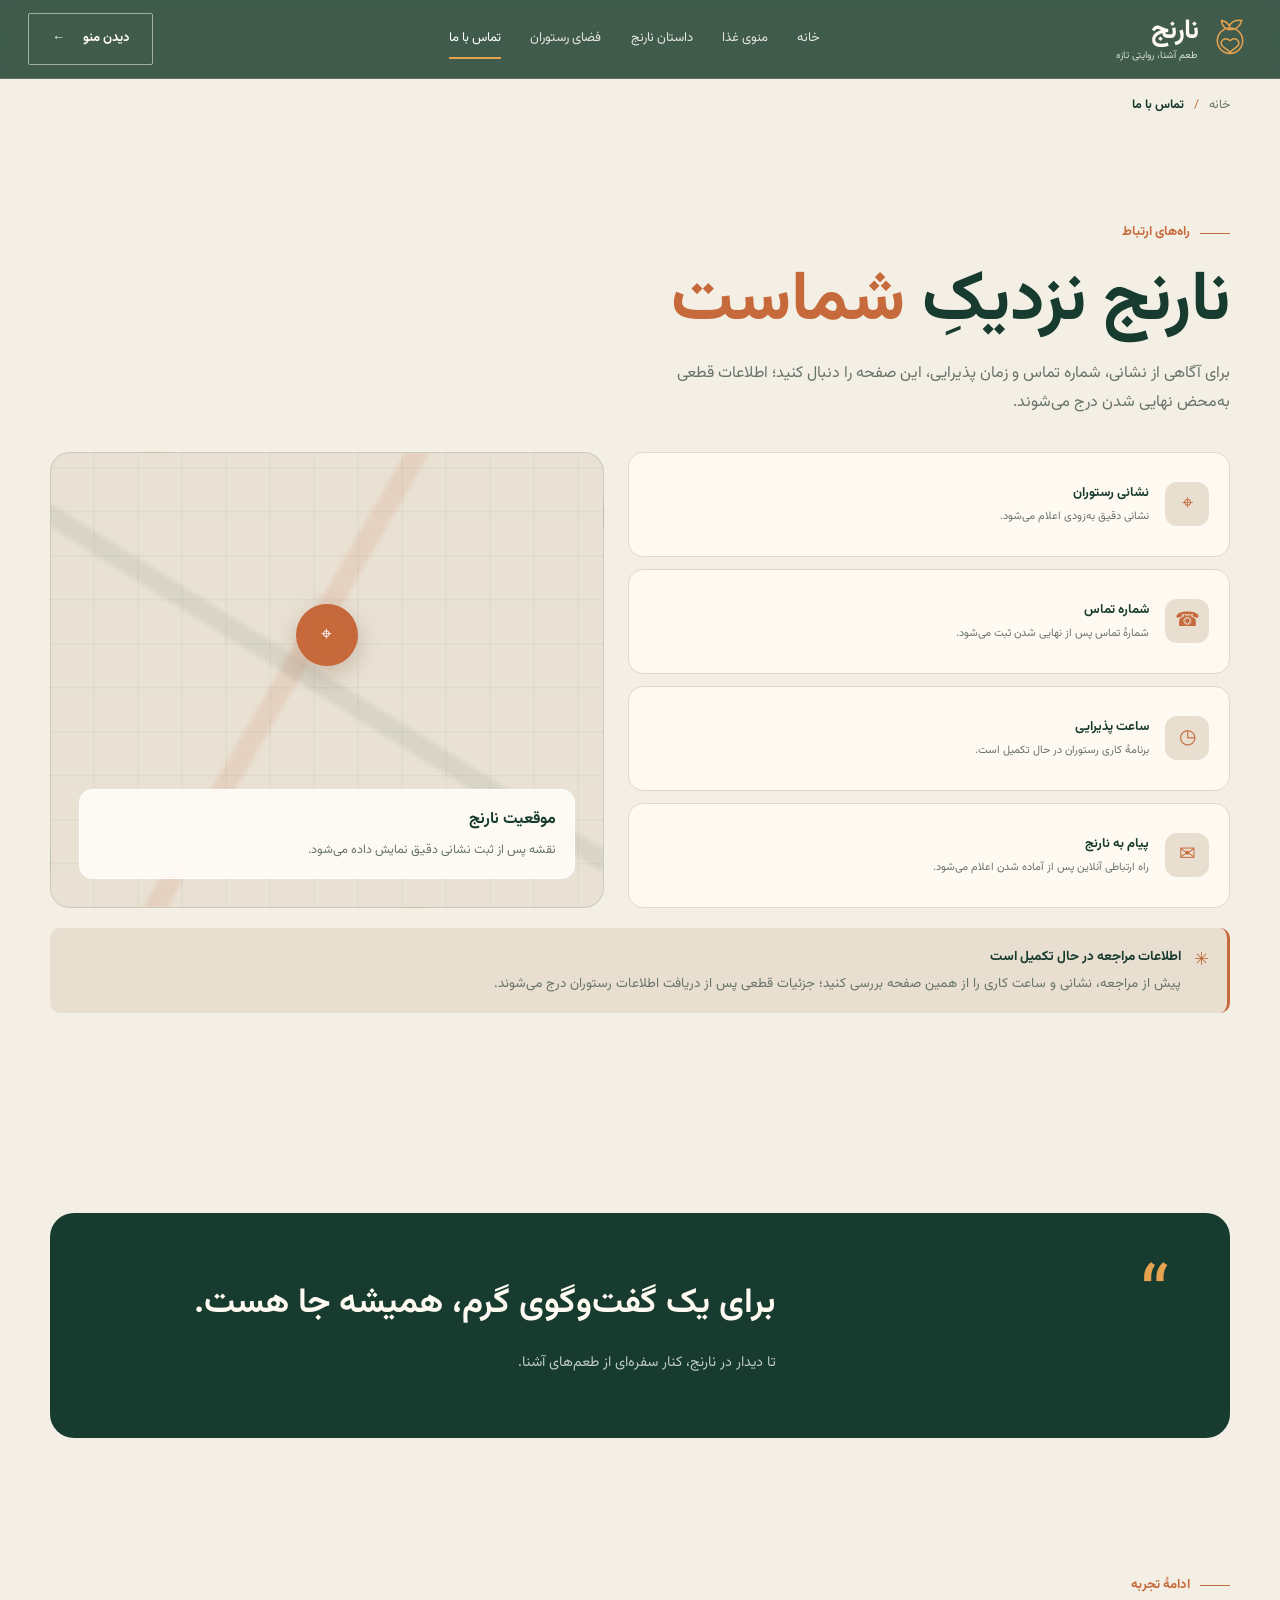
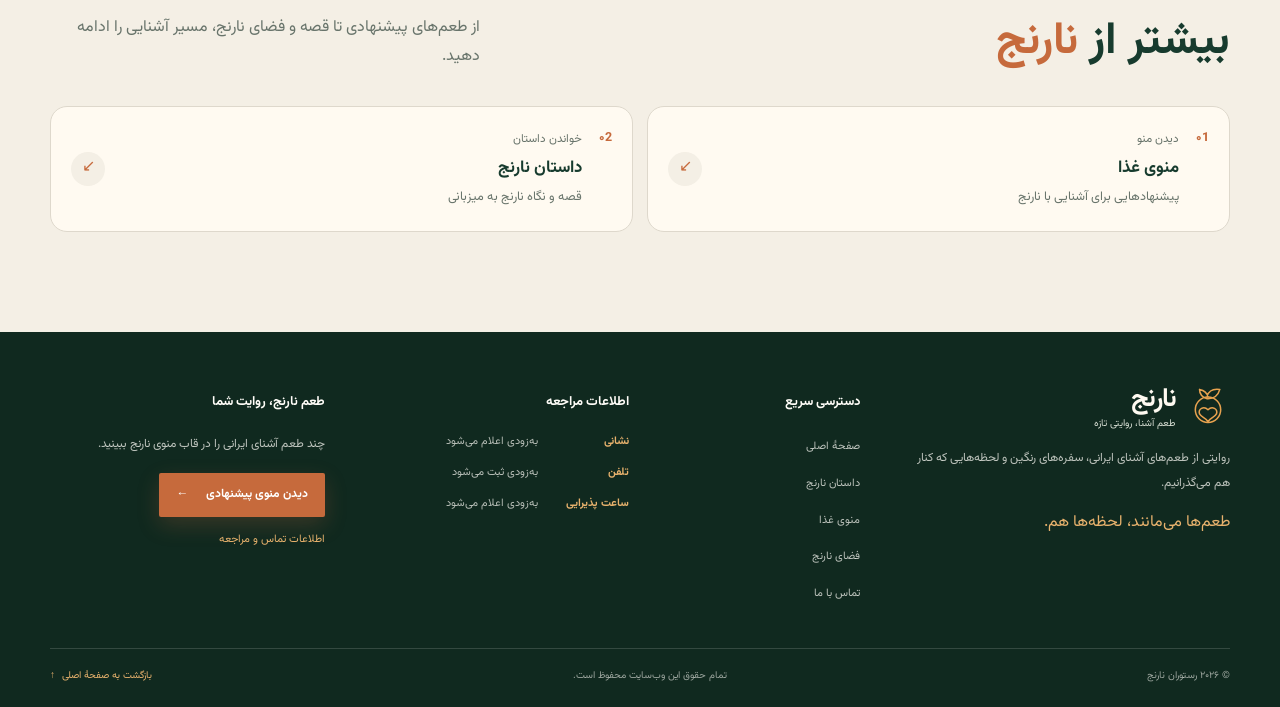
==== commit 6071fceb: "Expand and polish restaurant content pages" ====
--- a/contact.html
+++ b/contact.html
@@ -2,17 +2,17 @@
 <html lang="fa-IR" dir="rtl">
 <head>
 <meta charset="utf-8"><meta name="viewport" content="width=device-width, initial-scale=1"><meta name="theme-color" content="#183b2b">
-<meta name="description" content="راه‌های ارتباط و اطلاعات مراجعه به رستوران نارنج؛ جزئیات نشانی، تلفن و ساعت پذیرایی در حال تکمیل است."><meta property="og:title" content="تماس با ما | رستوران نارنج"><meta property="og:description" content="راه‌های ارتباط و اطلاعات مراجعه به رستوران نارنج؛ جزئیات نشانی، تلفن و ساعت پذیرایی در حال تکمیل است."><meta property="og:type" content="website"><meta property="og:image" content="assets/narenj-dining-room.webp">
+<meta name="description" content="راه‌های ارتباط و اطلاعات مراجعه به رستوران نارنج؛ جزئیات نشانی، تلفن و ساعت پذیرایی در حال تکمیل است."><link rel="canonical" href="https://mahdi-1949.github.io/narenj-restaurant-site/contact.html"><meta property="og:url" content="https://mahdi-1949.github.io/narenj-restaurant-site/contact.html"><meta property="og:locale" content="fa_IR"><meta property="og:title" content="تماس با ما | رستوران نارنج"><meta property="og:description" content="راه‌های ارتباط و اطلاعات مراجعه به رستوران نارنج؛ جزئیات نشانی، تلفن و ساعت پذیرایی در حال تکمیل است."><meta property="og:type" content="website"><meta property="og:image" content="assets/narenj-dining-room.webp">
 <title>تماس با ما | رستوران نارنج</title><link rel="icon" href="assets/favicon.svg" type="image/svg+xml"><link rel="preload" as="font" href="assets/fonts/vazirmatn-variable.woff2" type="font/woff2" crossorigin>
-<link rel="stylesheet" href="styles.css?v=editorial-9"><script src="script.js?v=motion-3" defer></script>
+<link rel="stylesheet" href="styles.css?v=editorial-10"><script src="script.js?v=motion-4" defer></script>
 </head><body class="inner-page"><a class="skip-link" href="#main">رفتن به محتوای اصلی</a>
 <header class="site-header"><div class="header-inner">
 <a class="brand" href="index.html" aria-label="نارنج، رفتن به صفحه اصلی"><span class="brand-symbol" aria-hidden="true"><svg viewBox="0 0 52 52"><circle cx="26" cy="28" r="15"/><path d="M25 12c2-7 8-9 15-8-2 7-7 11-14 11M26 13c-1-5-5-8-10-9 0 5 3 9 9 11M26 28c-5-5-12-1-10 5 2 4 7 4 10 9 3-5 8-5 10-9 2-6-5-10-10-5Z"/></svg></span><span class="brand-name">نارنج<span>طعم آشنا، روایتی تازه</span></span></a>
 <button class="menu-toggle" type="button" aria-label="باز کردن فهرست" aria-expanded="false" aria-controls="primary-nav"><span></span><span></span><span></span></button>
 <nav class="primary-nav" id="primary-nav" aria-label="فهرست اصلی"><a class="nav-link" href="index.html">خانه</a><a class="nav-link" href="menu.html">منوی غذا</a><a class="nav-link" href="story.html">داستان نارنج</a><a class="nav-link" href="space.html">فضای رستوران</a><a class="nav-link is-active" href="contact.html" aria-current="page">تماس با ما</a><a class="button button-small button-orange mobile-nav-cta" href="menu.html">دیدن منو <span aria-hidden="true">←</span></a></nav>
 <a class="button button-small button-orange header-cta" href="menu.html">دیدن منو <span aria-hidden="true">←</span></a>
-</div></header><main id="main"><section class="inner-section page-width" aria-labelledby="page-title"><div class="contact-page-heading"><p class="page-kicker">راه‌های ارتباط</p><h1 id="page-title">نارنج نزدیکِ <em>شماست</em></h1><p>برای آگاهی از نشانی، شماره تماس و زمان پذیرایی، این صفحه را دنبال کنید؛ اطلاعات قطعی به‌محض نهایی شدن درج می‌شوند.</p></div><div class="contact-page-layout"><div class="contact-page-cards"><article class="contact-item"><span class="contact-icon" aria-hidden="true">⌖</span><div><h3>نشانی رستوران</h3><p>نشانی دقیق به‌زودی اعلام می‌شود.</p></div></article><article class="contact-item"><span class="contact-icon" aria-hidden="true">☎</span><div><h3>شماره تماس</h3><p>شمارهٔ تماس پس از نهایی شدن ثبت می‌شود.</p></div></article><article class="contact-item"><span class="contact-icon" aria-hidden="true">◷</span><div><h3>ساعت پذیرایی</h3><p>برنامهٔ کاری رستوران در حال تکمیل است.</p></div></article><article class="contact-item"><span class="contact-icon" aria-hidden="true">✉</span><div><h3>پیام به نارنج</h3><p>راه ارتباطی آنلاین پس از آماده شدن اعلام می‌شود.</p></div></article></div><aside class="contact-map-card" aria-label="محل نمایش نقشه پس از ثبت نشانی"><span class="contact-map-pin" aria-hidden="true">⌖</span><div class="contact-map-label"><strong>موقعیت نارنج</strong><span>نقشه پس از ثبت نشانی دقیق نمایش داده می‌شود.</span></div></aside></div></section>
-<section class="inner-section page-width"><div class="story-quote-panel"><span class="story-quote-mark" aria-hidden="true">“</span><blockquote>برای یک گفت‌وگوی گرم، همیشه جا هست.</blockquote><p>تا دیدار در نارنج، کنار سفره‌ای از طعم‌های آشنا.</p></div></section></main><footer class="site-footer"><div class="footer-inner page-width"><div class="footer-main">
+</div></header><main id="main"><nav class="page-breadcrumb page-width" aria-label="مسیر صفحه"><a href="index.html">خانه</a><span class="breadcrumb-divider" aria-hidden="true">/</span><span aria-current="page">تماس با ما</span></nav><section class="inner-section page-width" aria-labelledby="page-title"><div class="contact-page-heading"><p class="page-kicker">راه‌های ارتباط</p><h1 id="page-title">نارنج نزدیکِ <em>شماست</em></h1><p>برای آگاهی از نشانی، شماره تماس و زمان پذیرایی، این صفحه را دنبال کنید؛ اطلاعات قطعی به‌محض نهایی شدن درج می‌شوند.</p></div><div class="contact-page-layout"><div class="contact-page-cards"><article class="contact-item"><span class="contact-icon" aria-hidden="true">⌖</span><div><h3>نشانی رستوران</h3><p>نشانی دقیق به‌زودی اعلام می‌شود.</p></div></article><article class="contact-item"><span class="contact-icon" aria-hidden="true">☎</span><div><h3>شماره تماس</h3><p>شمارهٔ تماس پس از نهایی شدن ثبت می‌شود.</p></div></article><article class="contact-item"><span class="contact-icon" aria-hidden="true">◷</span><div><h3>ساعت پذیرایی</h3><p>برنامهٔ کاری رستوران در حال تکمیل است.</p></div></article><article class="contact-item"><span class="contact-icon" aria-hidden="true">✉</span><div><h3>پیام به نارنج</h3><p>راه ارتباطی آنلاین پس از آماده شدن اعلام می‌شود.</p></div></article></div><aside class="contact-map-card" aria-label="محل نمایش نقشه پس از ثبت نشانی"><span class="contact-map-pin" aria-hidden="true">⌖</span><div class="contact-map-label"><strong>موقعیت نارنج</strong><span>نقشه پس از ثبت نشانی دقیق نمایش داده می‌شود.</span></div></aside></div><aside class="contact-update-note"><span aria-hidden="true">✳</span><p><strong>اطلاعات مراجعه در حال تکمیل است</strong>پیش از مراجعه، نشانی و ساعت کاری را از همین صفحه بررسی کنید؛ جزئیات قطعی پس از دریافت اطلاعات رستوران درج می‌شوند.</p></aside></section>
+<section class="inner-section page-width"><div class="story-quote-panel"><span class="story-quote-mark" aria-hidden="true">“</span><blockquote>برای یک گفت‌وگوی گرم، همیشه جا هست.</blockquote><p>تا دیدار در نارنج، کنار سفره‌ای از طعم‌های آشنا.</p></div></section><section class="inner-section page-width related-pages" aria-labelledby="related-title"><div class="inner-section-heading"><div><p class="page-kicker">ادامهٔ تجربه</p><h2 id="related-title">بیشتر از <em>نارنج</em></h2></div><p>از طعم‌های پیشنهادی تا قصه و فضای نارنج، مسیر آشنایی را ادامه دهید.</p></div><div class="related-page-grid"><a class="related-page-card" href="menu.html"><span class="related-page-index">۰1</span><span class="related-page-body"><small>دیدن منو</small><strong>منوی غذا</strong><span>پیشنهادهایی برای آشنایی با نارنج</span></span><span class="related-page-arrow" aria-hidden="true">↙</span></a><a class="related-page-card" href="story.html"><span class="related-page-index">۰2</span><span class="related-page-body"><small>خواندن داستان</small><strong>داستان نارنج</strong><span>قصه و نگاه نارنج به میزبانی</span></span><span class="related-page-arrow" aria-hidden="true">↙</span></a></div></section></main><footer class="site-footer"><div class="footer-inner page-width"><div class="footer-main">
 <div class="footer-brand-block"><a class="brand brand-footer" href="index.html" aria-label="نارنج، بازگشت به صفحه اصلی"><span class="brand-symbol" aria-hidden="true"><svg viewBox="0 0 52 52"><circle cx="26" cy="28" r="15"/><path d="M25 12c2-7 8-9 15-8-2 7-7 11-14 11M26 13c-1-5-5-8-10-9 0 5 3 9 9 11M26 28c-5-5-12-1-10 5 2 4 7 4 10 9 3-5 8-5 10-9 2-6-5-10-10-5Z"/></svg></span><span class="brand-name">نارنج<span>طعم آشنا، روایتی تازه</span></span></a><p class="footer-about">روایتی از طعم‌های آشنای ایرانی، سفره‌های رنگین و لحظه‌هایی که کنار هم می‌گذرانیم.</p><p class="footer-tagline">طعم‌ها می‌مانند، لحظه‌ها هم.</p></div>
 <nav class="footer-column" aria-label="پیوندهای سریع"><h2>دسترسی سریع</h2><ul class="footer-links"><li><a href="index.html">صفحهٔ اصلی</a></li><li><a href="story.html">داستان نارنج</a></li><li><a href="menu.html">منوی غذا</a></li><li><a href="space.html">فضای نارنج</a></li><li><a href="contact.html">تماس با ما</a></li></ul></nav>
 <div class="footer-column footer-contact"><h2>اطلاعات مراجعه</h2><dl class="footer-details"><div><dt>نشانی</dt><dd>به‌زودی اعلام می‌شود</dd></div><div><dt>تلفن</dt><dd>به‌زودی ثبت می‌شود</dd></div><div><dt>ساعت پذیرایی</dt><dd>به‌زودی اعلام می‌شود</dd></div></dl></div>
--- a/styles.css
+++ b/styles.css
@@ -783,3 +783,63 @@
 @media(prefers-reduced-motion:reduce){
   .space-gallery img{transition:none}
 }
+
+
+/* Editorial finishing details for dedicated pages */
+.page-breadcrumb{display:flex;align-items:center;gap:10px;padding-top:15px;padding-bottom:5px;color:var(--muted);font-size:.78rem}
+.page-breadcrumb a{transition:color .2s ease}
+.page-breadcrumb a:hover,.page-breadcrumb a:focus-visible{color:var(--orange)}
+.page-breadcrumb .breadcrumb-divider{color:var(--orange)}
+.page-breadcrumb [aria-current=page]{color:var(--green);font-weight:700}
+.menu-category-nav{position:sticky;top:98px;z-index:8;align-items:center;margin-block:14px 4px;padding:9px 0;background:var(--white)}
+.menu-category-nav a[aria-current=location]{border-color:var(--green);background:var(--green);color:var(--white)}
+.menu-category{scroll-margin-top:162px}
+.story-journey{display:grid;grid-template-columns:repeat(3,minmax(0,1fr));gap:14px}
+.story-step{position:relative;min-height:190px;padding:24px;border:1px solid var(--line);border-radius:18px;background:var(--white)}
+.story-step-number{display:block;margin-bottom:20px;color:var(--orange);font-size:.82rem;font-weight:750;letter-spacing:.08em}
+.story-step h3{margin:0 0 7px;color:var(--green);font-size:1.1rem}
+.story-step p{margin:0;color:var(--muted);font-size:.88rem}
+.story-step:after{content:"";position:absolute;inset-inline-end:23px;inset-block-start:27px;width:30px;height:1px;background:var(--line)}
+.space-principles{display:grid;grid-template-columns:repeat(3,minmax(0,1fr));gap:14px}
+.space-principle{padding:22px;border-top:2px solid var(--orange);background:var(--white)}
+.space-principle h3{margin:0 0 8px;color:var(--green);font-size:1.05rem}
+.space-principle p{margin:0;color:var(--muted);font-size:.87rem}
+.space-table-feature{display:grid;grid-template-columns:1.04fr .96fr;min-height:350px;overflow:hidden;border-radius:24px;background:var(--green);color:var(--white)}
+.space-table-feature figure{position:relative;min-height:350px;margin:0;overflow:hidden}
+.space-table-feature img{position:absolute;inset:0;width:100%;height:100%;object-fit:cover}
+.space-table-copy{display:flex;flex-direction:column;justify-content:center;align-items:flex-start;padding:clamp(26px,5vw,56px)}
+.space-table-copy h2{margin:0 0 14px;font-size:clamp(1.65rem,3.3vw,2.7rem);line-height:1.35}
+.space-table-copy h2 em{color:#e7a24f;font-style:normal}
+.space-table-copy>p:not(.page-kicker){max-width:430px;margin:0 0 22px;color:rgba(255,255,255,.75)}
+.space-table-copy .page-kicker{color:#f1b66c}
+.contact-update-note{display:flex;align-items:flex-start;gap:13px;margin-top:20px;padding:17px 18px;border-inline-start:3px solid var(--orange);border-radius:10px;background:var(--cream-dark);color:var(--muted);font-size:.84rem}
+.contact-update-note>span{color:var(--orange);font-size:1.1rem}
+.contact-update-note strong{display:block;margin-bottom:3px;color:var(--green)}
+.contact-update-note p{margin:0}
+.related-pages{padding-top:36px}
+.related-page-grid{display:grid;grid-template-columns:repeat(2,minmax(0,1fr));gap:14px}
+.related-page-card{display:flex;align-items:center;gap:17px;min-height:126px;padding:20px;border:1px solid var(--line);border-radius:17px;background:var(--white);transition:transform .24s ease,border-color .24s ease,box-shadow .24s ease,background .24s ease}
+.related-page-card:hover,.related-page-card:focus-visible{transform:translateY(-3px);border-color:rgba(24,59,43,.35);background:#fffefa;box-shadow:0 14px 34px rgba(23,43,31,.09)}
+.related-page-index{align-self:flex-start;color:var(--orange);font-size:.78rem;font-weight:750}
+.related-page-body{display:grid;gap:3px;flex:1}
+.related-page-body small{color:var(--muted);font-size:.73rem}
+.related-page-body strong{color:var(--green);font-size:1.05rem}
+.related-page-body>span{color:var(--muted);font-size:.79rem}
+.related-page-arrow{display:grid;place-items:center;flex:0 0 34px;width:34px;height:34px;border-radius:50%;background:var(--cream);color:var(--orange);transition:transform .24s ease,background .24s ease,color .24s ease}
+.related-page-card:hover .related-page-arrow,.related-page-card:focus-visible .related-page-arrow{transform:translate(-2px,-2px);background:var(--green);color:white}
+@media(max-width:900px){.story-journey,.space-principles{grid-template-columns:1fr}.story-step{min-height:0}.story-step-number{margin-bottom:12px}}
+@media(max-width:760px){
+  .page-breadcrumb{padding-top:10px;font-size:.72rem}
+  .menu-category-nav{top:70px;gap:7px;padding-block:8px}
+  .menu-category-nav a{padding:7px 12px;font-size:.78rem}
+  .menu-category{scroll-margin-top:142px}
+  .space-table-feature{grid-template-columns:1fr}
+  .space-table-feature figure{min-height:0;aspect-ratio:1.25/1}
+  .space-table-copy{padding:25px}
+  .related-page-grid{grid-template-columns:1fr;gap:10px}
+  .related-page-card{min-height:105px;padding:16px}
+}
+@media(prefers-reduced-motion:reduce){
+  .page-breadcrumb a,.related-page-card,.related-page-arrow{transition:none!important}
+  .related-page-card:hover,.related-page-card:focus-visible{transform:none}
+}
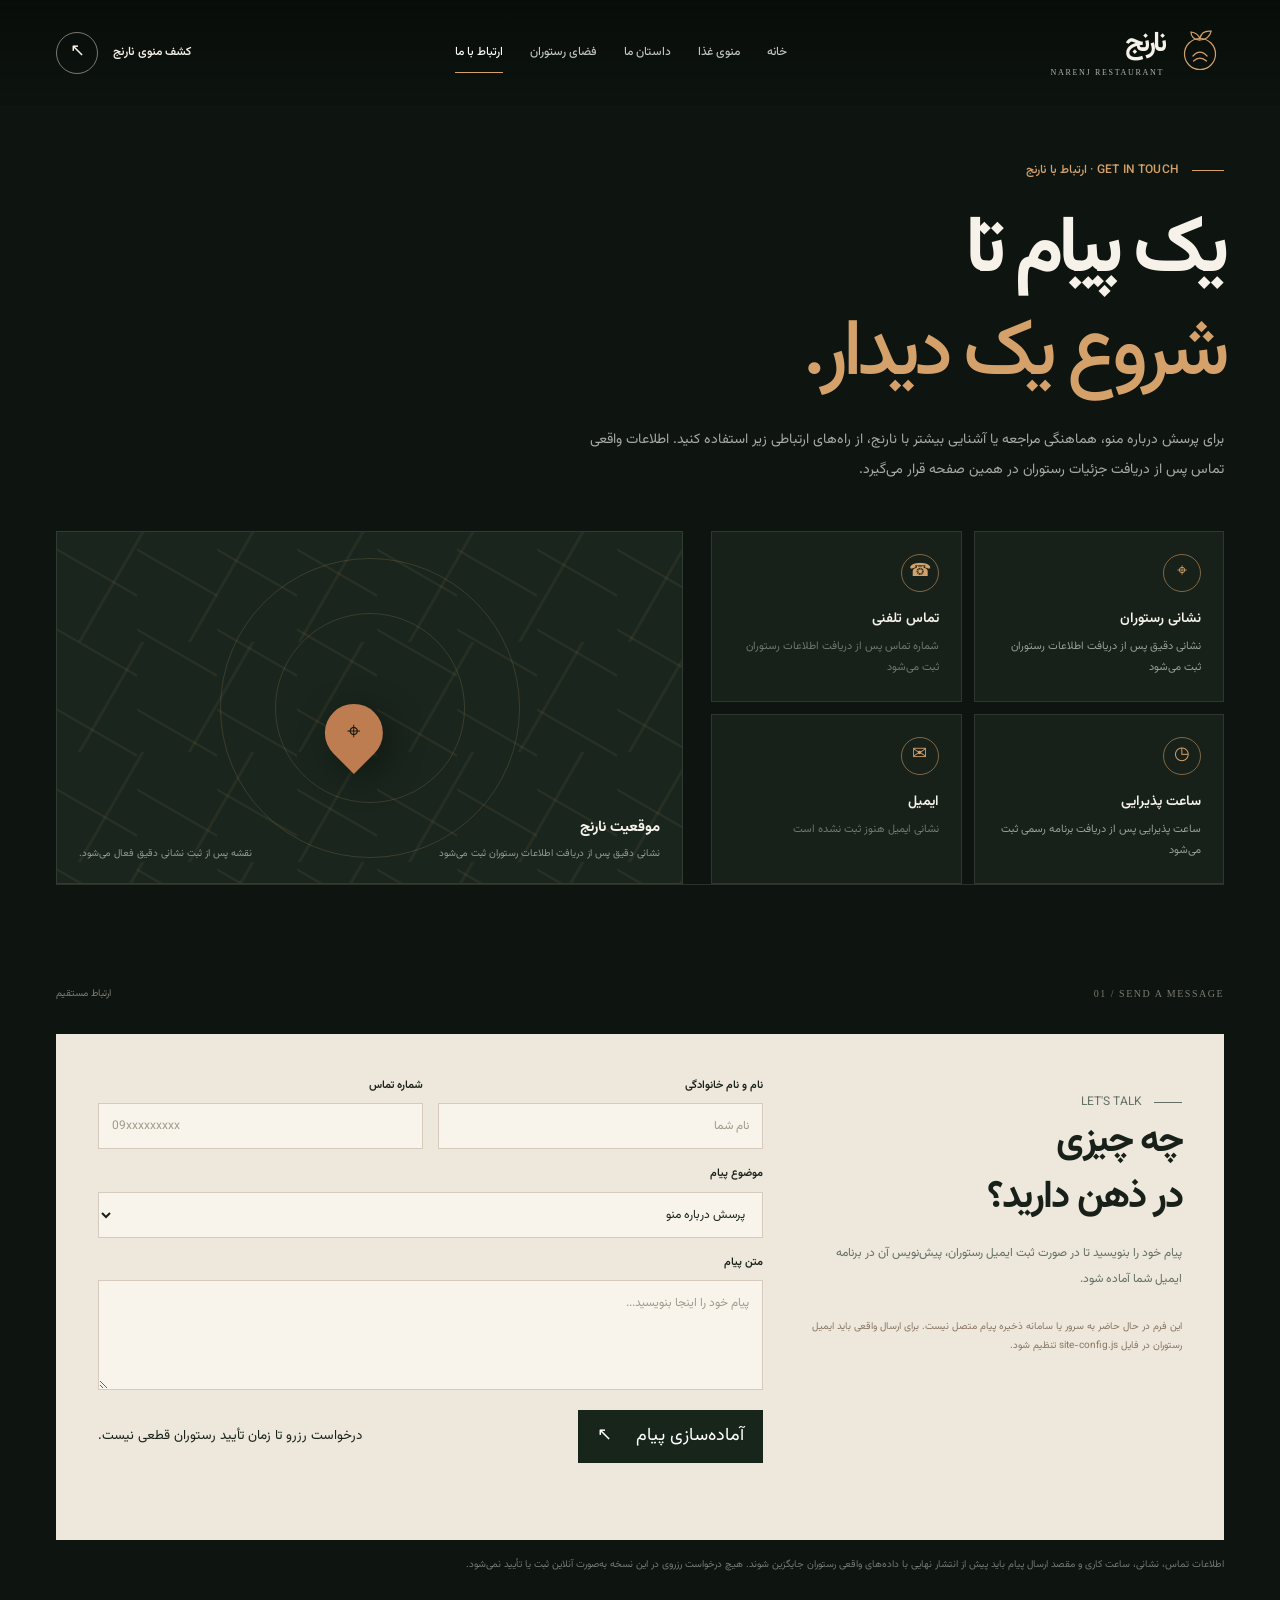
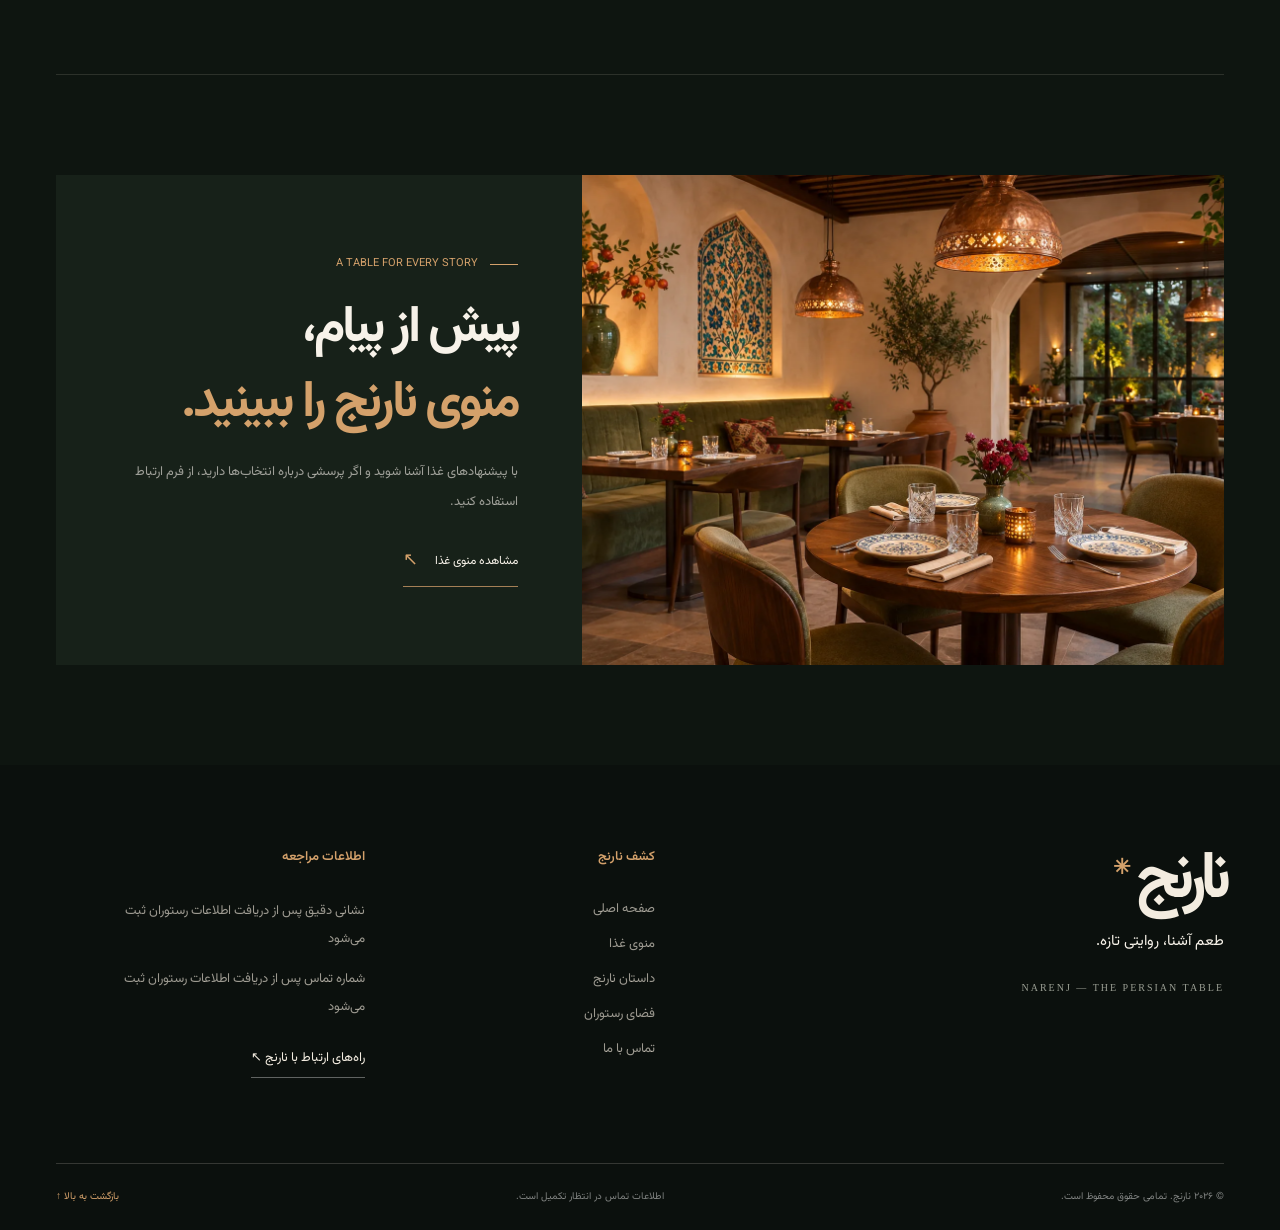
==== commit a3591eaf: "Rebuild contact page with contact details and configurable inquiry form" ====
--- a/contact.html
+++ b/contact.html
@@ -1,20 +1,36 @@
 <!doctype html>
-<html lang="fa-IR" dir="rtl">
-<head>
-<meta charset="utf-8"><meta name="viewport" content="width=device-width, initial-scale=1"><meta name="theme-color" content="#183b2b">
-<meta name="description" content="راه‌های ارتباط و اطلاعات مراجعه به رستوران نارنج؛ جزئیات نشانی، تلفن و ساعت پذیرایی در حال تکمیل است."><link rel="canonical" href="https://mahdi-1949.github.io/narenj-restaurant-site/contact.html"><meta property="og:url" content="https://mahdi-1949.github.io/narenj-restaurant-site/contact.html"><meta property="og:locale" content="fa_IR"><meta property="og:title" content="تماس با ما | رستوران نارنج"><meta property="og:description" content="راه‌های ارتباط و اطلاعات مراجعه به رستوران نارنج؛ جزئیات نشانی، تلفن و ساعت پذیرایی در حال تکمیل است."><meta property="og:type" content="website"><meta property="og:image" content="assets/narenj-dining-room.webp">
-<title>تماس با ما | رستوران نارنج</title><link rel="icon" href="assets/favicon.svg" type="image/svg+xml"><link rel="preload" as="font" href="assets/fonts/vazirmatn-variable.woff2" type="font/woff2" crossorigin>
-<link rel="stylesheet" href="styles.css?v=editorial-10"><script src="script.js?v=motion-4" defer></script>
-</head><body class="inner-page"><a class="skip-link" href="#main">رفتن به محتوای اصلی</a>
-<header class="site-header"><div class="header-inner">
-<a class="brand" href="index.html" aria-label="نارنج، رفتن به صفحه اصلی"><span class="brand-symbol" aria-hidden="true"><svg viewBox="0 0 52 52"><circle cx="26" cy="28" r="15"/><path d="M25 12c2-7 8-9 15-8-2 7-7 11-14 11M26 13c-1-5-5-8-10-9 0 5 3 9 9 11M26 28c-5-5-12-1-10 5 2 4 7 4 10 9 3-5 8-5 10-9 2-6-5-10-10-5Z"/></svg></span><span class="brand-name">نارنج<span>طعم آشنا، روایتی تازه</span></span></a>
-<button class="menu-toggle" type="button" aria-label="باز کردن فهرست" aria-expanded="false" aria-controls="primary-nav"><span></span><span></span><span></span></button>
-<nav class="primary-nav" id="primary-nav" aria-label="فهرست اصلی"><a class="nav-link" href="index.html">خانه</a><a class="nav-link" href="menu.html">منوی غذا</a><a class="nav-link" href="story.html">داستان نارنج</a><a class="nav-link" href="space.html">فضای رستوران</a><a class="nav-link is-active" href="contact.html" aria-current="page">تماس با ما</a><a class="button button-small button-orange mobile-nav-cta" href="menu.html">دیدن منو <span aria-hidden="true">←</span></a></nav>
-<a class="button button-small button-orange header-cta" href="menu.html">دیدن منو <span aria-hidden="true">←</span></a>
-</div></header><main id="main"><nav class="page-breadcrumb page-width" aria-label="مسیر صفحه"><a href="index.html">خانه</a><span class="breadcrumb-divider" aria-hidden="true">/</span><span aria-current="page">تماس با ما</span></nav><section class="inner-section page-width" aria-labelledby="page-title"><div class="contact-page-heading"><p class="page-kicker">راه‌های ارتباط</p><h1 id="page-title">نارنج نزدیکِ <em>شماست</em></h1><p>برای آگاهی از نشانی، شماره تماس و زمان پذیرایی، این صفحه را دنبال کنید؛ اطلاعات قطعی به‌محض نهایی شدن درج می‌شوند.</p></div><div class="contact-page-layout"><div class="contact-page-cards"><article class="contact-item"><span class="contact-icon" aria-hidden="true">⌖</span><div><h3>نشانی رستوران</h3><p>نشانی دقیق به‌زودی اعلام می‌شود.</p></div></article><article class="contact-item"><span class="contact-icon" aria-hidden="true">☎</span><div><h3>شماره تماس</h3><p>شمارهٔ تماس پس از نهایی شدن ثبت می‌شود.</p></div></article><article class="contact-item"><span class="contact-icon" aria-hidden="true">◷</span><div><h3>ساعت پذیرایی</h3><p>برنامهٔ کاری رستوران در حال تکمیل است.</p></div></article><article class="contact-item"><span class="contact-icon" aria-hidden="true">✉</span><div><h3>پیام به نارنج</h3><p>راه ارتباطی آنلاین پس از آماده شدن اعلام می‌شود.</p></div></article></div><aside class="contact-map-card" aria-label="محل نمایش نقشه پس از ثبت نشانی"><span class="contact-map-pin" aria-hidden="true">⌖</span><div class="contact-map-label"><strong>موقعیت نارنج</strong><span>نقشه پس از ثبت نشانی دقیق نمایش داده می‌شود.</span></div></aside></div><aside class="contact-update-note"><span aria-hidden="true">✳</span><p><strong>اطلاعات مراجعه در حال تکمیل است</strong>پیش از مراجعه، نشانی و ساعت کاری را از همین صفحه بررسی کنید؛ جزئیات قطعی پس از دریافت اطلاعات رستوران درج می‌شوند.</p></aside></section>
-<section class="inner-section page-width"><div class="story-quote-panel"><span class="story-quote-mark" aria-hidden="true">“</span><blockquote>برای یک گفت‌وگوی گرم، همیشه جا هست.</blockquote><p>تا دیدار در نارنج، کنار سفره‌ای از طعم‌های آشنا.</p></div></section><section class="inner-section page-width related-pages" aria-labelledby="related-title"><div class="inner-section-heading"><div><p class="page-kicker">ادامهٔ تجربه</p><h2 id="related-title">بیشتر از <em>نارنج</em></h2></div><p>از طعم‌های پیشنهادی تا قصه و فضای نارنج، مسیر آشنایی را ادامه دهید.</p></div><div class="related-page-grid"><a class="related-page-card" href="menu.html"><span class="related-page-index">۰1</span><span class="related-page-body"><small>دیدن منو</small><strong>منوی غذا</strong><span>پیشنهادهایی برای آشنایی با نارنج</span></span><span class="related-page-arrow" aria-hidden="true">↙</span></a><a class="related-page-card" href="story.html"><span class="related-page-index">۰2</span><span class="related-page-body"><small>خواندن داستان</small><strong>داستان نارنج</strong><span>قصه و نگاه نارنج به میزبانی</span></span><span class="related-page-arrow" aria-hidden="true">↙</span></a></div></section></main><footer class="site-footer"><div class="footer-inner page-width"><div class="footer-main">
-<div class="footer-brand-block"><a class="brand brand-footer" href="index.html" aria-label="نارنج، بازگشت به صفحه اصلی"><span class="brand-symbol" aria-hidden="true"><svg viewBox="0 0 52 52"><circle cx="26" cy="28" r="15"/><path d="M25 12c2-7 8-9 15-8-2 7-7 11-14 11M26 13c-1-5-5-8-10-9 0 5 3 9 9 11M26 28c-5-5-12-1-10 5 2 4 7 4 10 9 3-5 8-5 10-9 2-6-5-10-10-5Z"/></svg></span><span class="brand-name">نارنج<span>طعم آشنا، روایتی تازه</span></span></a><p class="footer-about">روایتی از طعم‌های آشنای ایرانی، سفره‌های رنگین و لحظه‌هایی که کنار هم می‌گذرانیم.</p><p class="footer-tagline">طعم‌ها می‌مانند، لحظه‌ها هم.</p></div>
-<nav class="footer-column" aria-label="پیوندهای سریع"><h2>دسترسی سریع</h2><ul class="footer-links"><li><a href="index.html">صفحهٔ اصلی</a></li><li><a href="story.html">داستان نارنج</a></li><li><a href="menu.html">منوی غذا</a></li><li><a href="space.html">فضای نارنج</a></li><li><a href="contact.html">تماس با ما</a></li></ul></nav>
-<div class="footer-column footer-contact"><h2>اطلاعات مراجعه</h2><dl class="footer-details"><div><dt>نشانی</dt><dd>به‌زودی اعلام می‌شود</dd></div><div><dt>تلفن</dt><dd>به‌زودی ثبت می‌شود</dd></div><div><dt>ساعت پذیرایی</dt><dd>به‌زودی اعلام می‌شود</dd></div></dl></div>
-<div class="footer-column footer-cta"><h2>طعم نارنج، روایت شما</h2><p>چند طعم آشنای ایرانی را در قاب منوی نارنج ببینید.</p><a class="button button-orange" href="menu.html">دیدن منوی پیشنهادی <span aria-hidden="true">←</span></a><a class="footer-contact-link" href="contact.html">اطلاعات تماس و مراجعه</a></div>
-</div><div class="footer-bottom"><span>© <time data-year>۲۰۲۶</time> رستوران نارنج</span><span>تمام حقوق این وب‌سایت محفوظ است.</span><a href="index.html">بازگشت به صفحهٔ اصلی <span aria-hidden="true">↑</span></a></div></div></footer></body></html>+<html lang="fa-IR" dir="rtl"><head><meta charset="utf-8"><meta name="viewport" content="width=device-width, initial-scale=1"><meta name="theme-color" content="#0b100d"><meta name="description" content="راه‌های ارتباط با رستوران نارنج، اطلاعات مراجعه و فرم آماده‌سازی پیام. نشانی و اطلاعات تماس پس از دریافت جزئیات واقعی تکمیل می‌شوند."><link rel="canonical" href="https://mahdi-1949.github.io/narenj-restaurant-site/contact.html"><meta property="og:type" content="website"><meta property="og:locale" content="fa_IR"><meta property="og:title" content="تماس با ما | رستوران نارنج"><meta property="og:description" content="راه‌های ارتباط و اطلاعات مراجعه به رستوران نارنج."><link rel="icon" href="assets/favicon.svg" type="image/svg+xml"><link rel="preconnect" href="https://images.unsplash.com" crossorigin><link rel="preload" href="assets/fonts/vazirmatn-variable.woff2" as="font" type="font/woff2" crossorigin><link rel="stylesheet" href="home.css?v=2"><link rel="stylesheet" href="inner.css?v=1"><script src="site-config.js?v=1" defer></script><script src="home.js?v=2" defer></script><script src="inner.js?v=1" defer></script><title>تماس با ما | رستوران نارنج</title></head>
+<body class="inner-page">
+<a class="skip-link" href="#main">رفتن به محتوای اصلی</a><div class="reading-progress" aria-hidden="true"></div>
+<header class="site-header" id="site-header"><div class="header-inner"><a class="brand" href="index.html" aria-label="نارنج، صفحه اصلی"><span class="brand-icon" aria-hidden="true"><svg viewBox="0 0 48 48" fill="none"><circle cx="24" cy="25" r="15.5" stroke="currentColor" stroke-width="1.2"/><path d="M24 9c1.5-5.8 5.6-7.5 11.2-6.8-1.3 5.2-4.8 8.5-10.8 8.8M24 10c-1.4-4.3-4.5-6.6-9-7 0 4.6 2.6 7.5 8.5 8.2M17 27c4.4-5.3 9.5-5.2 14 0M17.5 32c4-3.6 8.8-3.6 13 0" stroke="currentColor" stroke-width="1.2" stroke-linecap="round"/></svg></span><span class="brand-type"><strong>نارنج</strong><small>NARENJ RESTAURANT</small></span></a><nav class="main-nav" id="primary-nav" aria-label="ناوبری اصلی"><a href="index.html">خانه</a><a href="menu.html">منوی غذا</a><a href="story.html">داستان ما</a><a href="space.html">فضای رستوران</a><a href="contact.html" aria-current="page" class="nav-current">ارتباط با ما</a><a class="mobile-nav-link" href="menu.html">کشف منو <span aria-hidden="true">↖</span></a></nav><a class="header-link" href="menu.html"><span>کشف منوی نارنج</span><span class="arrow-circle" aria-hidden="true">↖</span></a><button class="menu-toggle" type="button" aria-label="باز کردن منو" aria-controls="primary-nav" aria-expanded="false"><span></span><span></span></button></div></header>
+
+<main id="main"><section class="shell">
+<div class="contact-heading" data-reveal><p class="eyebrow"><span class="line"></span>GET IN TOUCH · ارتباط با نارنج</p><h1>یک پیام تا<br><em>شروع یک دیدار.</em></h1><p>برای پرسش درباره منو، هماهنگی مراجعه یا آشنایی بیشتر با نارنج، از راه‌های ارتباطی زیر استفاده کنید. اطلاعات واقعی تماس پس از دریافت جزئیات رستوران در همین صفحه قرار می‌گیرد.</p></div>
+<div class="contact-layout">
+<div class="contact-details">
+<article class="contact-detail" data-reveal><span class="contact-detail-icon" aria-hidden="true">⌖</span><h2>نشانی رستوران</h2><p data-config-address>نشانی دقیق پس از دریافت اطلاعات رستوران ثبت می‌شود</p></article>
+<article class="contact-detail" data-reveal><span class="contact-detail-icon" aria-hidden="true">☎</span><h2>تماس تلفنی</h2><a data-config-phone href="#" class="detail-pending">شماره تماس هنوز ثبت نشده است</a></article>
+<article class="contact-detail" data-reveal><span class="contact-detail-icon" aria-hidden="true">◷</span><h2>ساعت پذیرایی</h2><p data-config-hours>ساعت پذیرایی پس از دریافت برنامه رسمی ثبت می‌شود</p></article>
+<article class="contact-detail" data-reveal><span class="contact-detail-icon" aria-hidden="true">✉</span><h2>ایمیل</h2><a data-config-email href="#" class="detail-pending">ایمیل هنوز ثبت نشده است</a></article>
+</div>
+<div class="contact-map-panel" data-reveal aria-label="نمای گرافیکی محل رستوران؛ نقشه دقیق پس از ثبت نشانی فعال می‌شود"><div class="map-art" aria-hidden="true"></div><div class="map-pin" aria-hidden="true"><span>⌖</span></div><div class="map-caption"><div><strong>موقعیت نارنج</strong><small data-config-address>نشانی دقیق پس از دریافت اطلاعات رستوران ثبت می‌شود</small></div><a data-config-map-link href="#" hidden target="_blank" rel="noopener">مسیریابی ↖</a><small data-map-pending>نقشه پس از ثبت نشانی دقیق فعال می‌شود.</small></div></div>
+</div>
+</section>
+
+<section class="inner-section shell"><div class="section-overline"><span>01 / SEND A MESSAGE</span><span>ارتباط مستقیم</span></div><div class="contact-form-wrap" style="margin-top:30px">
+<div class="contact-form-intro"><p class="inner-kicker">LET'S TALK</p><h2>چه چیزی<br>در ذهن دارید؟</h2><p>پیام خود را بنویسید تا در صورت ثبت ایمیل رستوران، پیش‌نویس آن در برنامه ایمیل شما آماده شود.</p><small>این فرم در حال حاضر به سرور یا سامانه ذخیره پیام متصل نیست. برای ارسال واقعی باید ایمیل رستوران در فایل site-config.js تنظیم شود.</small></div>
+<form class="contact-form" data-contact-form>
+<div class="form-field"><label for="contact-name">نام و نام خانوادگی</label><input id="contact-name" name="name" type="text" autocomplete="name" placeholder="نام شما" required maxlength="80"></div>
+<div class="form-field"><label for="contact-phone">شماره تماس</label><input id="contact-phone" name="phone" type="tel" autocomplete="tel" placeholder="09xxxxxxxxx" maxlength="20"></div>
+<div class="form-field full"><label for="contact-topic">موضوع پیام</label><select id="contact-topic" name="topic"><option value="پرسش درباره منو">پرسش درباره منو</option><option value="درخواست رزرو میز">درخواست رزرو میز</option><option value="هماهنگی مراجعه">هماهنگی مراجعه</option><option value="سایر موارد">سایر موارد</option></select></div>
+<div class="form-field full"><label for="contact-message">متن پیام</label><textarea id="contact-message" name="message" placeholder="پیام خود را اینجا بنویسید..." required maxlength="1500"></textarea></div>
+<div class="form-submit"><button type="submit"><span>آماده‌سازی پیام</span><span aria-hidden="true">↖</span></button><small>درخواست رزرو تا زمان تأیید رستوران قطعی نیست.</small></div>
+<p class="form-status" data-form-status role="status" aria-live="polite"></p>
+</form></div>
+<p class="contact-disclaimer">اطلاعات تماس، نشانی، ساعت کاری و مقصد ارسال پیام باید پیش از انتشار نهایی با داده‌های واقعی رستوران جایگزین شوند. هیچ درخواست رزروی در این نسخه به‌صورت آنلاین ثبت یا تأیید نمی‌شود.</p>
+</section>
+
+<section class="inner-section shell"><div class="split-feature"><div class="editorial-image"><img src="https://images.unsplash.com/photo-1517248135467-4c7edcad34c4?auto=format&amp;fit=crop&amp;w=1500&amp;q=85" width="1500" height="1100" loading="lazy" alt="فضای رستوران با میزهای چیده‌شده و نور گرم؛ تصویر نمایشی"></div><div class="split-feature-copy"><p class="inner-kicker">A TABLE FOR EVERY STORY</p><h2>پیش از پیام،<br><em>منوی نارنج را ببینید.</em></h2><p>با پیشنهادهای غذا آشنا شوید و اگر پرسشی درباره انتخاب‌ها دارید، از فرم ارتباط استفاده کنید.</p><a class="inner-link" href="menu.html">مشاهده منوی غذا <span>↖</span></a></div></div></section>
+</main>
+<footer class="site-footer"><div class="shell"><div class="footer-main"><div class="footer-brand"><a href="index.html">نارنج<span>✳</span></a><p>طعم آشنا، روایتی تازه.</p><small>NARENJ — THE PERSIAN TABLE</small></div><nav class="footer-nav" aria-label="دسترسی سریع"><h2>کشف نارنج</h2><a href="index.html">صفحه اصلی</a><a href="menu.html">منوی غذا</a><a href="story.html">داستان نارنج</a><a href="space.html">فضای رستوران</a><a href="contact.html">تماس با ما</a></nav><div class="footer-note"><h2>اطلاعات مراجعه</h2><p data-config-address>نشانی دقیق پس از دریافت اطلاعات رستوران ثبت می‌شود</p><p data-config-phone>شماره تماس پس از دریافت اطلاعات رستوران ثبت می‌شود</p><a href="contact.html">راه‌های ارتباط با نارنج <span>↖</span></a></div></div><div class="footer-bottom"><span>© <time data-year>۲۰۲۶</time> نارنج. تمامی حقوق محفوظ است.</span><span>اطلاعات تماس در انتظار تکمیل است.</span><a href="#main">بازگشت به بالا ↑</a></div></div></footer>
+</body></html>
--- a/home.css
+++ b/home.css
@@ -0,0 +1,295 @@
+@font-face{font-family:Vazirmatn;src:url("assets/fonts/vazirmatn-variable.woff2") format("woff2");font-style:normal;font-weight:100 900;font-display:swap}
+:root{--ink:#0b100d;--forest:#111913;--forest-2:#18231a;--paper:#eee7dc;--muted:#a7aaa1;--line:rgba(242,234,218,.18);--gold:#d4a16b;--copper:#b9794d;--white:#f7f2e9;--font:Vazirmatn,Tahoma,Arial,sans-serif}
+*,*::before,*::after{box-sizing:border-box}
+html{scroll-behavior:smooth;scroll-padding-top:90px}
+body{margin:0;background:var(--ink);color:var(--white);font-family:var(--font);font-weight:400;line-height:1.85;overflow-x:hidden;-webkit-font-smoothing:antialiased}
+body.nav-open{overflow:hidden}
+a{color:inherit;text-decoration:none}
+button{font:inherit}
+img,svg{display:block}
+img{max-width:100%}
+figure,p,h1,h2,h3{margin:0}
+::selection{background:#bf875d;color:#0b100d}
+:focus-visible{outline:2px solid #f4c58e;outline-offset:5px}
+.shell{width:min(calc(100% - 112px),1440px);margin-inline:auto}
+.skip-link{position:fixed;z-index:1000;top:-90px;right:24px;padding:12px 18px;background:var(--white);color:var(--ink);border-radius:4px}
+.skip-link:focus{top:12px}
+.reading-progress{position:fixed;top:0;right:0;height:2px;width:0;background:var(--gold);z-index:300;pointer-events:none}
+.site-header{position:fixed;z-index:100;top:0;right:0;left:0;color:var(--white);transition:background .4s ease,box-shadow .4s ease}
+.site-header::before{content:"";position:absolute;inset:0;background:linear-gradient(180deg,rgba(5,10,7,.65),transparent);pointer-events:none;transition:opacity .4s ease}
+.site-header.is-scrolled{background:rgba(10,17,12,.92);box-shadow:0 1px 0 rgba(255,255,255,.1);backdrop-filter:blur(22px);-webkit-backdrop-filter:blur(22px)}
+.site-header.is-scrolled::before{opacity:0}
+.header-inner{position:relative;display:flex;align-items:center;justify-content:space-between;gap:40px;width:min(calc(100% - 112px),1440px);height:105px;margin-inline:auto}
+.brand{display:inline-flex;align-items:center;gap:12px;flex-shrink:0}
+.brand-icon{width:48px;height:48px;color:var(--gold)}
+.brand-icon svg{width:100%;height:100%}
+.brand-type{display:flex;flex-direction:column;line-height:1.15}
+.brand-type strong{font-size:28px;font-weight:650;letter-spacing:-.09em}
+.brand-type small{font-family:Georgia,serif;font-size:8px;letter-spacing:.21em;direction:ltr;text-align:right;color:rgba(255,255,255,.68);margin-top:7px}
+.main-nav{display:flex;align-items:center;justify-content:center;gap:clamp(16px,2.1vw,36px)}
+.main-nav>a{position:relative;white-space:nowrap;color:rgba(255,255,255,.76);font-size:12px;font-weight:450;transition:color .25s}
+.main-nav>a:hover,.main-nav>a.nav-current{color:var(--white)}
+.main-nav>a:not(.mobile-nav-link)::after{content:"";position:absolute;right:0;bottom:-9px;width:0;height:1px;background:var(--gold);transition:width .3s}
+.main-nav>a:hover::after,.main-nav>a.nav-current::after{width:100%}
+.main-nav .mobile-nav-link{display:none}
+.header-link{display:flex;align-items:center;gap:15px;white-space:nowrap;font-size:12px;font-weight:550;flex-shrink:0}
+.arrow-circle{display:grid;place-items:center;width:42px;height:42px;border:1px solid rgba(244,233,215,.48);border-radius:50%;font-size:18px;transition:background .25s,color .25s,transform .25s}
+.header-link:hover .arrow-circle{background:var(--gold);color:var(--ink);transform:rotate(-45deg)}
+.menu-toggle{display:none}
+.hero{position:relative;display:flex;align-items:center;isolation:isolate;min-height:810px;min-height:max(810px,100svh);padding:155px 0 132px;overflow:hidden;background:#1a1b15}
+.hero-visual,.hero-veil{position:absolute;inset:0;z-index:-2;overflow:hidden}
+.hero-visual img{width:100%;height:100%;object-fit:cover;object-position:center 53%;transform:scale(1.1) translate3d(0,var(--parallax-y,0px),0);will-change:transform}
+.hero-veil{z-index:-1;background:linear-gradient(270deg,rgba(6,11,8,.94) 0%,rgba(6,11,8,.84) 29%,rgba(6,11,8,.52) 59%,rgba(6,11,8,.38) 100%),linear-gradient(0deg,rgba(5,9,7,.94),transparent 26%,transparent 74%,rgba(5,9,7,.4))}
+.hero::after{content:"";position:absolute;inset:0;pointer-events:none;z-index:0;opacity:.16;background-image:url("data:image/svg+xml,%3Csvg viewBox='0 0 180 180' xmlns='http://www.w3.org/2000/svg'%3E%3Cfilter id='n'%3E%3CfeTurbulence type='fractalNoise' baseFrequency='.8' numOctaves='3' stitchTiles='stitch'/%3E%3C/filter%3E%3Crect width='100%25' height='100%25' filter='url(%23n)' opacity='.22'/%3E%3C/svg%3E")}
+.hero-inner{position:relative;z-index:2;display:flex;align-items:center;justify-content:space-between;gap:40px}
+.hero-copy{max-width:900px;animation:hero-enter 1.1s cubic-bezier(.16,1,.3,1) both}
+.eyebrow{display:flex;align-items:center;gap:13px;color:var(--gold);font-size:12px;font-weight:500;letter-spacing:.015em}
+.eyebrow .line{display:block;width:32px;height:1px;background:currentColor}
+.eyebrow.light{color:#edbc84}
+.eyebrow-dot{font-size:16px;margin-right:4px}
+.hero h1{margin-top:30px;font-size:clamp(68px,7.25vw,128px);line-height:1.23;font-weight:700;letter-spacing:-.085em;text-wrap:balance}
+.hero h1 span{display:block}
+.hero h1 em,.philosophy h2 em,.signature h2 em,.cinematic h2 em,.moments h2 em,.closing h2 em{color:var(--gold);font-style:normal;font-weight:500}
+.hero-desc{max-width:515px;margin-top:26px;font-size:clamp(14px,1.25vw,17px);line-height:2.2;color:rgba(249,245,237,.79)}
+.hero-actions{display:flex;align-items:center;flex-wrap:wrap;gap:26px;margin-top:34px}
+.action{display:inline-flex;align-items:center;justify-content:space-between;gap:42px;min-height:56px;padding:13px 23px;font-size:13px;font-weight:650;transition:background .3s,color .3s,transform .3s,border-color .3s}
+.action>span:last-child{font-size:20px;line-height:1;transition:transform .3s}
+.action:hover>span:last-child{transform:translate(-4px,-4px)}
+.action-fill{background:var(--copper);color:#11140e}
+.action-fill:hover{background:#d5a16c;transform:translateY(-2px)}
+.action-ghost{padding-inline:0;border-bottom:1px solid rgba(255,255,255,.5);color:var(--white)}
+.action-ghost:hover{border-color:var(--gold);color:var(--gold)}
+.hero-side{display:flex;flex-direction:column;align-items:center;gap:24px;color:rgba(255,255,255,.68);font-family:Georgia,serif;font-size:10px;letter-spacing:.22em;writing-mode:vertical-rl;direction:ltr}
+.hero-side-line{height:72px;width:1px;background:rgba(255,255,255,.35)}
+.hero-base{position:absolute;z-index:2;bottom:42px;right:0;left:0;display:flex;align-items:center;justify-content:space-between;color:rgba(255,255,255,.64);font-size:11px}
+.scroll-hint{display:flex;align-items:center;gap:15px}
+.scroll-track{position:relative;display:block;width:21px;height:34px;border:1px solid rgba(255,255,255,.58);border-radius:18px}
+.scroll-track i{position:absolute;top:7px;left:9px;width:2px;height:7px;border-radius:3px;background:var(--gold);animation:scroll-dot 1.7s ease-in-out infinite}
+.small-star{color:var(--gold);padding-inline:8px}
+.hero-watermark{position:absolute;bottom:-170px;left:0;z-index:1;color:rgba(255,255,255,.035);font-size:clamp(200px,28vw,520px);font-weight:900;line-height:1;pointer-events:none;letter-spacing:-.15em}
+.section-padding{padding-block:130px 150px}
+.section-meta{display:flex;justify-content:space-between;gap:20px;align-items:center;border-top:1px solid var(--line);padding-top:21px;color:rgba(236,230,218,.55);font-size:11px}
+.section-meta span:first-child{font-family:Georgia,serif;direction:ltr;letter-spacing:.12em}
+.philosophy{background:#0e1510;overflow:hidden}
+.philosophy-layout{display:grid;grid-template-columns:.96fr 1.04fr;align-items:center;gap:clamp(70px,8vw,155px);padding-top:78px}
+.philosophy-copy{padding-bottom:80px}
+.philosophy h2,.signature h2,.moments h2,.closing h2{margin-top:25px;font-size:clamp(48px,5.1vw,89px);font-weight:650;letter-spacing:-.075em;line-height:1.36}
+.philosophy h2 em{color:#d5a16d}
+.intro-statement{margin-top:30px;font-size:20px;font-weight:550;color:var(--white)}
+.body-copy{max-width:530px;margin-top:18px;color:rgba(242,238,229,.62);font-size:14px;line-height:2.4}
+.editorial-link{display:inline-flex;align-items:center;gap:18px;margin-top:35px;color:var(--white);font-size:13px;font-weight:550}
+.editorial-link .link-line{width:55px;height:1px;background:var(--gold);transition:width .3s}
+.editorial-link>span:last-child{font-size:19px;color:var(--gold);transition:transform .3s}
+.editorial-link:hover .link-line{width:80px}
+.editorial-link:hover>span:last-child{transform:translate(-5px,-5px)}
+.philosophy-images{position:relative;height:670px;min-width:0}
+.photo-frame{overflow:hidden}
+.photo-frame img{width:100%;height:100%;object-fit:cover;transition:transform .9s cubic-bezier(.2,.8,.2,1),filter .7s}
+.photo-frame:hover img{transform:scale(1.055)}
+.philosophy-photo{position:absolute;top:0;left:0;width:75%;height:590px}
+.philosophy-photo img{filter:saturate(.78)}
+.philosophy-photo figcaption{position:absolute;bottom:14px;left:15px;color:rgba(255,255,255,.8);font-family:Georgia,serif;font-size:10px;letter-spacing:.13em;direction:ltr}
+.philosophy-small{position:absolute;right:0;bottom:0;width:49%;height:310px;border:12px solid #0e1510}
+.philosophy-small img{filter:saturate(.83)}
+.round-stamp{position:absolute;right:6%;top:9%;display:flex;flex-direction:column;align-items:center;justify-content:center;width:150px;height:150px;border:1px solid rgba(218,167,113,.75);border-radius:50%;background:rgba(13,19,15,.87);box-shadow:0 0 0 8px rgba(13,19,15,.3);transform:rotate(12deg);text-align:center;color:var(--gold)}
+.round-stamp>span{font-size:31px;font-weight:650;line-height:1.2}
+.round-stamp small{font-size:9px;line-height:1.8;color:var(--paper)}
+.round-stamp b{font-size:15px;margin-top:3px}
+.type-marquee{height:116px;display:flex;align-items:center;overflow:hidden;background:#b77b50;color:#182018;border-top:1px solid rgba(0,0,0,.2);border-bottom:1px solid rgba(0,0,0,.2)}
+.marquee-track{display:flex;flex:0 0 auto;min-width:max-content;animation:marquee 38s linear infinite;direction:ltr}
+.marquee-track span{white-space:nowrap;font-family:Georgia,serif;font-size:64px;font-weight:400;letter-spacing:-.045em;line-height:1}
+.marquee-track b{padding-inline:22px;font-size:35px;font-weight:400;vertical-align:10px}
+.signature{background:#131b15}
+.signature-heading{display:flex;align-items:end;justify-content:space-between;gap:60px;margin-top:65px}
+.signature-heading h2{font-size:clamp(44px,4.6vw,78px)}
+.signature-heading>p{max-width:330px;margin-bottom:12px;color:rgba(244,237,224,.61);font-size:14px;line-height:2.2}
+.dish-gallery{display:grid;grid-template-columns:repeat(3,minmax(0,1fr));gap:28px;align-items:start;margin-top:65px}
+.dish-two{padding-top:95px}
+.dish-three{padding-top:42px}
+.dish-photo{position:relative;display:block;height:420px;background:#243027}
+.dish-one .dish-photo{height:455px}
+.dish-two .dish-photo{height:520px}
+.dish-three .dish-photo{height:405px}
+.dish-photo::after{content:"";position:absolute;inset:0;background:linear-gradient(180deg,rgba(0,0,0,.28),transparent 40%,rgba(0,0,0,.22));pointer-events:none}
+.dish-photo img{filter:saturate(.85)}
+.dish-image-number{position:absolute;z-index:1;top:18px;right:22px;font-family:Georgia,serif;font-size:15px;color:#fff}
+.dish-view{position:absolute;z-index:1;left:20px;bottom:20px;display:grid;place-items:center;width:46px;height:46px;border:1px solid rgba(255,255,255,.7);border-radius:50%;color:white;font-size:23px;transition:background .25s,color .25s,transform .25s}
+.dish-photo:hover .dish-view{background:var(--white);color:var(--ink);transform:rotate(-45deg)}
+.dish-info{padding-top:23px}
+.dish-info>span{color:var(--gold);font-size:11px}
+.dish-info h3{margin-top:3px;font-size:clamp(23px,2.1vw,32px);font-weight:600;letter-spacing:-.045em}
+.dish-info p{margin-top:5px;font-size:12px;color:rgba(242,238,230,.55)}
+.signature-foot{display:flex;align-items:center;justify-content:space-between;gap:30px;margin-top:55px;padding-top:24px;border-top:1px solid var(--line)}
+.signature-foot p{color:rgba(242,238,230,.48);font-size:11px}
+.signature-foot .editorial-link{margin:0}
+.cinematic{position:relative;isolation:isolate;display:flex;align-items:center;justify-content:center;min-height:790px;padding:120px 0;overflow:hidden;background:#171b17;text-align:center}
+.cinematic-visual,.cinematic-overlay{position:absolute;inset:0;z-index:-2;overflow:hidden}
+.cinematic-visual img{width:100%;height:100%;object-fit:cover;object-position:center;transform:scale(1.12) translate3d(0,var(--parallax-y,0px),0);will-change:transform}
+.cinematic-overlay{z-index:-1;background:linear-gradient(180deg,rgba(7,11,8,.58),rgba(7,11,8,.68)),radial-gradient(ellipse at center,rgba(0,0,0,.12),rgba(0,0,0,.65))}
+.cinematic-content{display:flex;flex-direction:column;align-items:center}
+.cinematic-asterisk{font-size:48px;color:var(--gold);line-height:1;margin-bottom:28px}
+.cinematic h2{margin-top:25px;font-size:clamp(43px,5.7vw,89px);font-weight:600;line-height:1.42;letter-spacing:-.08em}
+.cinematic h2 em{color:#e0b17d}
+.cinematic-content>p:not(.eyebrow){max-width:570px;margin-top:20px;color:rgba(255,255,255,.78);font-size:15px}
+.action-outline-light{margin-top:32px;border:1px solid rgba(255,255,255,.68);color:white;min-width:225px}
+.action-outline-light:hover{background:var(--white);color:var(--ink)}
+.cinematic-bottom{position:absolute;right:56px;left:56px;bottom:30px;display:flex;justify-content:space-between;gap:20px;color:rgba(255,255,255,.67);font-size:11px}
+.cinematic-bottom span:first-child{font-family:Georgia,serif;letter-spacing:.16em}
+.moments{background:var(--paper);color:#182119}
+.moments .section-meta{border-color:rgba(29,40,29,.25);color:#687063}
+.moments .eyebrow{color:#a76d43}
+.moments-heading{display:flex;align-items:end;justify-content:space-between;gap:60px;margin:68px 0 56px}
+.moments-heading h2{font-size:clamp(43px,4.9vw,78px)}
+.moments-heading h2 em{color:#b9794d}
+.moments-heading>p{max-width:335px;margin-bottom:10px;font-size:14px;color:#657066;line-height:2.2}
+.moments-grid{display:grid;grid-template-columns:1.05fr .8fr 1.05fr;grid-template-rows:355px 270px;gap:20px}
+.moment{position:relative;min-width:0;background:#b2a999}
+.moment-a{grid-column:1;grid-row:1/3}
+.moment-b{grid-column:2;grid-row:1}
+.moment-c{grid-column:3;grid-row:1/3}
+.moment img{filter:saturate(.82)}
+.moment::after{content:"";position:absolute;inset:50% 0 0;background:linear-gradient(0deg,rgba(0,0,0,.67),transparent);pointer-events:none}
+.moment figcaption{position:absolute;z-index:1;bottom:20px;right:24px;left:24px;display:flex;justify-content:space-between;gap:10px;align-items:end;color:#fff;font-size:12px}
+.moment figcaption small{font-family:Georgia,serif;letter-spacing:.15em;font-size:10px}
+.moment-quote{grid-column:2;grid-row:2;display:flex;flex-direction:column;align-items:flex-start;justify-content:center;padding:26px 29px;background:#c99a71;color:#1b231b}
+.moment-quote>span{font-family:Georgia,serif;font-size:55px;line-height:.5;opacity:.55}
+.moment-quote p{margin-top:16px;font-size:clamp(14px,1.2vw,19px);font-weight:600;line-height:1.9}
+.moment-quote small{margin-top:18px;font-size:10px;opacity:.68}
+.closing{position:relative;overflow:hidden;background:#b77b50;color:#111913}
+.closing-inner{position:relative;z-index:1;padding-top:86px;padding-bottom:0}
+.closing .section-meta{border-color:rgba(17,25,19,.3);color:rgba(17,25,19,.66)}
+.closing .eyebrow{color:#243327}
+.closing-grid{display:grid;grid-template-columns:1.25fr .75fr;gap:60px;align-items:end;margin-top:60px}
+.closing h2{font-size:clamp(57px,7.4vw,122px);line-height:1.23}
+.closing h2 em{color:#f8e7d0}
+.closing-aside{padding-bottom:22px}
+.closing-aside>p{max-width:380px;font-size:16px;line-height:2.1}
+.action-dark{margin-top:30px;background:#152019;color:#f9f1e5;min-width:225px}
+.action-dark:hover{background:#283c2d;transform:translateY(-2px)}
+.closing-note{display:block;max-width:360px;margin-top:19px;font-size:11px;line-height:1.9;opacity:.7}
+.closing-word{position:relative;top:65px;text-align:center;font-size:clamp(230px,31vw,530px);font-weight:800;letter-spacing:-.15em;line-height:.82;color:rgba(17,25,19,.13);pointer-events:none;white-space:nowrap}
+.site-footer{background:#0b100d;color:#f3ece0;padding-top:80px}
+.footer-main{display:grid;grid-template-columns:1.6fr .7fr 1fr;gap:75px;padding-bottom:85px}
+.footer-brand>a{display:inline-flex;align-items:flex-start;gap:12px;font-size:66px;font-weight:650;letter-spacing:-.1em;line-height:1.1}
+.footer-brand>a span{font-size:21px;color:var(--gold);margin-top:12px}
+.footer-brand p{margin-top:10px;color:var(--white);font-size:15px}
+.footer-brand small{display:block;margin-top:23px;color:#9a9e93;font-family:Georgia,serif;font-size:10px;letter-spacing:.2em}
+.footer-nav,.footer-note{display:flex;flex-direction:column;align-items:flex-start;gap:11px}
+.footer-nav h2,.footer-note h2{margin-bottom:16px;color:var(--gold);font-size:13px;font-weight:600}
+.footer-nav a,.footer-note p{font-size:13px;color:rgba(246,238,225,.62)}
+.footer-nav a:hover,.footer-note a:hover{color:var(--gold)}
+.footer-note p{max-width:275px;line-height:2.2}
+.footer-note>a{margin-top:13px;font-size:13px;border-bottom:1px solid rgba(255,255,255,.35);padding-bottom:7px}
+.footer-bottom{display:flex;align-items:center;justify-content:space-between;gap:30px;padding:24px 0;border-top:1px solid var(--line);font-size:10px;color:rgba(255,255,255,.48)}
+.footer-bottom a{color:var(--gold)}
+html.has-motion [data-reveal]{opacity:0;transform:translate3d(0,45px,0);transition:opacity .9s cubic-bezier(.2,.8,.2,1),transform .9s cubic-bezier(.2,.8,.2,1);transition-delay:var(--reveal-delay,0ms)}
+html.has-motion [data-reveal].is-visible{opacity:1;transform:translate3d(0,0,0)}
+@keyframes hero-enter{from{opacity:0;transform:translateY(40px)}to{opacity:1;transform:translateY(0)}}
+@keyframes scroll-dot{0%,100%{opacity:0;transform:translateY(0)}40%{opacity:1}80%{opacity:0;transform:translateY(12px)}}
+@keyframes marquee{to{transform:translateX(-50%)}}
+@media(max-width:1190px){
+.header-inner{gap:22px}.main-nav{gap:17px}.header-link{font-size:11px}.hero h1{font-size:clamp(64px,7vw,104px)}
+.philosophy-layout{gap:50px}.philosophy-images{height:600px}.philosophy-photo{height:530px}.philosophy-small{height:265px}
+.dish-gallery{gap:20px}.dish-one .dish-photo{height:395px}.dish-two .dish-photo{height:460px}.dish-three .dish-photo{height:355px}
+.moments-grid{grid-template-rows:320px 250px}
+}
+@media(max-width:960px){
+.shell,.header-inner{width:min(calc(100% - 64px),1440px)}
+.header-inner{height:85px}.main-nav{gap:14px}.main-nav>a{font-size:11px}.header-link>span:first-child{display:none}
+.hero{min-height:780px;padding-top:130px}.hero h1{font-size:clamp(57px,7.6vw,86px)}
+.philosophy-layout{grid-template-columns:1fr 1fr;gap:30px}.philosophy-images{height:510px}.philosophy-photo{height:460px}.philosophy-small{height:235px}
+.round-stamp{width:116px;height:116px}.round-stamp>span{font-size:24px}
+.philosophy h2{font-size:clamp(46px,5.2vw,67px)}.intro-statement{font-size:17px}
+.dish-one .dish-photo,.dish-three .dish-photo{height:330px}.dish-two .dish-photo{height:390px}
+.moments-grid{grid-template-rows:280px 235px;gap:12px}.moment-quote{padding:19px}
+.footer-main{gap:35px}
+}
+@media(max-width:760px){
+html{scroll-padding-top:70px}
+.shell,.header-inner{width:calc(100% - 42px)}
+.site-header{background:rgba(9,15,10,.35)}
+.header-inner{height:75px;gap:15px}
+.brand-icon{width:39px;height:39px}.brand-type strong{font-size:25px}.brand-type small{font-size:7px}
+.header-link{margin-right:auto}.arrow-circle{width:38px;height:38px}
+.menu-toggle{position:relative;z-index:102;display:flex;flex-direction:column;justify-content:center;gap:6px;width:43px;height:43px;padding:9px;border:1px solid rgba(255,255,255,.4);border-radius:50%;background:transparent;color:white;cursor:pointer}
+.menu-toggle span{width:100%;height:1px;background:currentColor;transition:transform .3s}
+.menu-toggle[aria-expanded="true"] span:first-child{transform:translateY(3.5px) rotate(45deg)}
+.menu-toggle[aria-expanded="true"] span:last-child{transform:translateY(-3.5px) rotate(-45deg)}
+.main-nav{position:fixed;z-index:101;top:75px;right:0;left:0;bottom:0;display:none;flex-direction:column;align-items:stretch;justify-content:center;gap:0;padding:30px 34px 100px;background:#0c140e;overflow:auto}
+.main-nav.is-open{display:flex}
+.main-nav>a{padding:13px 0;border-bottom:1px solid rgba(255,255,255,.12);font-size:clamp(24px,6vw,39px);font-weight:550}
+.main-nav>a::after{display:none}
+.main-nav .mobile-nav-link{display:block;margin-top:20px;color:var(--gold);font-size:18px;border:0}
+.hero{min-height:750px;min-height:100svh;padding:130px 0 105px}
+.hero-visual img{object-position:59% center}
+.hero-veil{background:linear-gradient(270deg,rgba(5,10,7,.9),rgba(5,10,7,.57)),linear-gradient(0deg,rgba(5,10,7,.94),transparent 42%,rgba(5,10,7,.15))}
+.hero h1{font-size:clamp(51px,9.1vw,80px);line-height:1.32;margin-top:22px}
+.hero-desc{max-width:420px;margin-top:18px;font-size:14px}
+.hero-side{display:none}
+.hero-base{bottom:23px;font-size:10px}.hero-base>p{display:none}
+.hero-watermark{font-size:220px;bottom:-65px}
+.section-padding{padding-block:85px 95px}
+.section-meta{padding-top:15px;font-size:10px}
+.philosophy-layout{display:flex;flex-direction:column;align-items:stretch;gap:38px;padding-top:48px}
+.philosophy-copy{padding-bottom:0}
+.philosophy h2{font-size:clamp(51px,9vw,75px)}
+.intro-statement{margin-top:24px}
+.body-copy{font-size:13px}
+.philosophy-images{height:520px;width:100%}
+.philosophy-photo{height:470px;width:77%}.philosophy-small{height:235px;width:52%;border-width:8px}
+.type-marquee{height:77px}.marquee-track span{font-size:43px}.marquee-track b{font-size:22px;padding-inline:14px;vertical-align:6px}
+.signature-heading,.moments-heading{display:block;margin-top:45px}
+.signature-heading h2,.moments-heading h2{font-size:clamp(46px,8vw,67px)}
+.signature-heading>p,.moments-heading>p{margin-top:15px}
+.dish-gallery{grid-template-columns:1fr 1fr;gap:30px 18px;margin-top:40px}
+.dish-two,.dish-three{padding-top:0}
+.dish-three{grid-column:1/-1;width:calc(50% - 9px);margin-inline:auto}
+.dish-one .dish-photo,.dish-two .dish-photo,.dish-three .dish-photo{height:350px}
+.dish-info h3{font-size:23px}
+.signature-foot{margin-top:36px;align-items:flex-start;flex-direction:column;gap:14px}
+.cinematic{min-height:650px;padding:90px 0}
+.cinematic h2{font-size:clamp(42px,7.5vw,64px)}
+.cinematic-bottom{right:22px;left:22px}
+.moments-heading{margin-bottom:35px}
+.moments-grid{grid-template-columns:1fr 1fr;grid-template-rows:360px 250px 250px;gap:13px}
+.moment-a{grid-column:1;grid-row:1/3}
+.moment-b{grid-column:2;grid-row:1}
+.moment-c{grid-column:1;grid-row:3}
+.moment-quote{grid-column:2;grid-row:2/4}
+.closing-inner{padding-top:65px}.closing-grid{grid-template-columns:1fr;gap:30px;margin-top:43px}
+.closing h2{font-size:clamp(63px,11vw,92px)}
+.closing-aside{padding-bottom:0}.closing-word{top:40px;font-size:clamp(190px,36vw,310px)}
+.site-footer{padding-top:60px}.footer-main{grid-template-columns:1fr 1fr;gap:42px 25px;padding-bottom:55px}
+.footer-brand{grid-column:1/-1}.footer-brand>a{font-size:56px}
+.footer-bottom{flex-wrap:wrap;gap:12px}
+}
+@media(max-width:480px){
+.shell,.header-inner{width:calc(100% - 36px)}
+.header-inner{height:70px}.main-nav{top:70px}
+.hero{min-height:690px;min-height:100svh;padding:115px 0 90px}
+.hero h1{font-size:clamp(44px,10.6vw,59px);letter-spacing:-.09em}
+.hero-desc{font-size:12px;line-height:2.2}
+.hero-actions{gap:17px;margin-top:25px}.action{min-height:50px;padding:12px 16px;gap:20px;font-size:12px}
+.action-ghost{padding-inline:0}.hero-base{bottom:20px}
+.philosophy h2{font-size:51px}.philosophy-images{height:420px}.philosophy-photo{height:380px}.philosophy-small{height:190px}
+.round-stamp{right:0;top:5%;width:95px;height:95px}.round-stamp>span{font-size:21px}.round-stamp small{font-size:8px}.round-stamp b{display:none}
+.signature-heading h2,.moments-heading h2{font-size:45px}
+.dish-gallery{grid-template-columns:1fr;gap:37px}.dish-three{grid-column:auto;width:100%}
+.dish-one .dish-photo,.dish-two .dish-photo,.dish-three .dish-photo{height:380px}
+.dish-info h3{font-size:27px}
+.cinematic{min-height:590px}.cinematic h2{font-size:40px}.cinematic-content>p:not(.eyebrow){font-size:13px}
+.cinematic-bottom{font-size:9px}
+.moments-grid{grid-template-columns:1fr 1fr;grid-template-rows:280px 250px 240px;gap:10px}
+.moment figcaption{right:12px;left:12px;bottom:12px;font-size:10px}
+.moment figcaption small{display:none}
+.moment-quote{padding:16px}.moment-quote p{font-size:13px}
+.closing h2{font-size:clamp(57px,13vw,76px)}.closing-word{font-size:42vw;top:27px}
+.footer-main{gap:36px 20px}.footer-brand>a{font-size:53px}
+.footer-bottom span:nth-child(2){width:100%}
+}
+@media(prefers-reduced-motion:reduce){
+html{scroll-behavior:auto}
+*,*::before,*::after{animation-duration:.01ms!important;animation-iteration-count:1!important;transition-duration:.01ms!important}
+.hero-copy{animation:none}
+.hero-visual img,.cinematic-visual img{transform:none!important;will-change:auto}
+}
--- a/inner.css
+++ b/inner.css
@@ -0,0 +1,243 @@
+/* Shared visual system for Narenj inner pages */
+.inner-page{background:#0e1510;color:#f7f2e9}
+.inner-page .site-header{background:rgba(9,15,10,.22)}
+.inner-page .site-header.is-scrolled{background:rgba(10,17,12,.94)}
+.inner-page .main-nav>a[aria-current="page"]{color:#fff}
+.inner-page .main-nav>a[aria-current="page"]::after{width:100%}
+.inner-page main{padding-top:104px}
+.inner-page .shell{width:min(calc(100% - 112px),1440px)}
+.inner-hero{position:relative;isolation:isolate;min-height:570px;display:grid;grid-template-columns:1fr .82fr;align-items:center;gap:70px;padding:72px 0 86px;overflow:hidden}
+.inner-hero::before{content:"";position:absolute;inset:0 42% 0 -20vw;z-index:-2;background:radial-gradient(ellipse at center,rgba(190,125,76,.13),transparent 68%)}
+.inner-hero-copy{position:relative;z-index:2;max-width:690px}
+.inner-hero h1{margin-top:23px;font-size:clamp(56px,6vw,96px);line-height:1.3;letter-spacing:-.075em;font-weight:650}
+.inner-hero h1 em,.inner-heading h2 em,.inner-section-title em,.contact-heading h1 em{font-style:normal;color:#d4a16b;font-weight:500}
+.inner-hero-lead{max-width:560px;margin-top:22px;color:rgba(247,242,233,.69);font-size:15px;line-height:2.25}
+.inner-hero-actions{display:flex;align-items:center;gap:25px;flex-wrap:wrap;margin-top:34px}
+.inner-hero-media{position:relative;min-height:410px;isolation:isolate}
+.inner-hero-media::before{content:"";position:absolute;z-index:-1;inset:20px -20px -20px 20px;border:1px solid rgba(212,161,107,.65)}
+.inner-hero-media img{width:100%;height:410px;object-fit:cover;filter:saturate(.78)}
+.inner-hero-media::after{content:"";position:absolute;inset:0;background:linear-gradient(0deg,rgba(5,10,7,.55),transparent 55%);pointer-events:none}
+.image-caption{position:absolute;z-index:2;bottom:17px;right:20px;left:20px;display:flex;align-items:center;justify-content:space-between;gap:12px;color:rgba(255,255,255,.82);font-size:10px}
+.image-caption span:last-child{font-family:Georgia,serif;letter-spacing:.14em;direction:ltr}
+.inner-stamp{position:absolute;z-index:3;top:-22px;left:-20px;width:116px;height:116px;border-radius:50%;display:flex;flex-direction:column;align-items:center;justify-content:center;background:#bd7d50;color:#111810;border:8px solid #0e1510;outline:1px solid #bd7d50;transform:rotate(-9deg)}
+.inner-stamp strong{font-size:28px;line-height:1.2}.inner-stamp small{font-size:9px}
+.inner-section{padding-block:100px;border-top:1px solid rgba(242,234,218,.13)}
+.inner-section:first-of-type{border-top:0}
+.section-overline{display:flex;align-items:center;justify-content:space-between;gap:20px;color:rgba(242,234,218,.48);font-size:10px}
+.section-overline span:first-child{font-family:Georgia,serif;direction:ltr;letter-spacing:.15em}
+.inner-heading{display:flex;align-items:end;justify-content:space-between;gap:50px;margin:38px 0 42px}
+.inner-heading h2,.inner-section-title{font-size:clamp(39px,4.4vw,70px);font-weight:620;line-height:1.4;letter-spacing:-.065em}
+.inner-heading>p{max-width:370px;margin-bottom:9px;color:rgba(242,238,230,.58);font-size:13px;line-height:2.2}
+.inner-kicker{display:flex;align-items:center;gap:12px;color:#d4a16b;font-size:11px}
+.inner-kicker::before{content:"";width:28px;height:1px;background:currentColor}
+.inner-intro-grid{display:grid;grid-template-columns:.8fr 1.2fr;gap:90px;align-items:start}
+.inner-intro-grid .inner-section-title{font-size:clamp(43px,4.8vw,75px)}
+.inner-intro-copy{max-width:620px;color:rgba(242,238,230,.68);font-size:15px;line-height:2.45}
+.inner-intro-copy p+p{margin-top:17px}
+.values-grid{display:grid;grid-template-columns:repeat(3,minmax(0,1fr));border-top:1px solid rgba(255,255,255,.18);border-bottom:1px solid rgba(255,255,255,.18)}
+.value-card{min-height:245px;padding:32px 28px 34px;border-left:1px solid rgba(255,255,255,.15)}
+.value-card:last-child{border-left:0}
+.value-card>span{font-family:Georgia,serif;color:#d4a16b;font-size:11px;letter-spacing:.15em;direction:ltr}
+.value-card .value-symbol{margin-top:32px;color:#d4a16b;font-size:28px}
+.value-card h3{margin-top:10px;font-size:23px;font-weight:600}
+.value-card p{max-width:320px;margin-top:10px;color:rgba(242,238,230,.58);font-size:12px;line-height:2.1}
+.editorial-image{position:relative;overflow:hidden;background:#263128}
+.editorial-image img{width:100%;height:100%;object-fit:cover;transition:transform .8s cubic-bezier(.2,.8,.2,1)}
+.editorial-image:hover img{transform:scale(1.04)}
+.split-feature{display:grid;grid-template-columns:1.1fr .9fr;min-height:490px;background:#172119}
+.split-feature .editorial-image{min-height:490px}
+.split-feature-copy{display:flex;flex-direction:column;justify-content:center;padding:clamp(30px,5vw,75px)}
+.split-feature-copy h2{margin-top:18px;font-size:clamp(37px,4vw,62px);line-height:1.45;letter-spacing:-.06em}
+.split-feature-copy h2 em{font-style:normal;color:#d4a16b}
+.split-feature-copy>p:not(.inner-kicker){max-width:440px;margin-top:17px;color:rgba(242,238,230,.62);font-size:13px;line-height:2.3}
+.inner-link{display:inline-flex;align-items:center;gap:17px;width:max-content;margin-top:27px;padding-bottom:8px;border-bottom:1px solid rgba(212,161,107,.75);color:#f7f2e9;font-size:12px}
+.inner-link span{color:#d4a16b;font-size:18px;transition:transform .25s}
+.inner-link:hover span{transform:translate(-4px,-4px)}
+/* Menu */
+.menu-toolbar{position:sticky;top:85px;z-index:20;padding:18px 0;background:rgba(14,21,16,.94);border-block:1px solid rgba(255,255,255,.12);backdrop-filter:blur(18px);-webkit-backdrop-filter:blur(18px)}
+.menu-toolbar-inner{display:flex;align-items:center;justify-content:space-between;gap:20px}
+.menu-search{display:flex;align-items:center;gap:12px;min-width:250px;width:min(100%,390px);padding:11px 16px;border:1px solid rgba(255,255,255,.2);background:rgba(255,255,255,.035)}
+.menu-search span{color:#d4a16b;font-size:22px}
+.menu-search input{width:100%;border:0;outline:0;background:transparent;color:#fff;font:inherit;font-size:12px}
+.menu-search input::placeholder{color:rgba(255,255,255,.44)}
+.menu-filters{display:flex;align-items:center;gap:7px;flex-wrap:wrap}
+.menu-filter{padding:9px 15px;border:1px solid rgba(255,255,255,.17);background:transparent;color:rgba(255,255,255,.65);font:inherit;font-size:11px;cursor:pointer;transition:background .25s,color .25s,border-color .25s}
+.menu-filter:hover,.menu-filter[aria-pressed="true"]{background:#bd7d50;border-color:#bd7d50;color:#111810}
+.menu-results{margin-top:14px;color:rgba(255,255,255,.48);font-size:10px}
+.menu-grid-premium{display:grid;grid-template-columns:repeat(3,minmax(0,1fr));gap:32px 22px}
+.menu-item{min-width:0;background:#151e17;border:1px solid rgba(255,255,255,.1);transition:transform .3s,border-color .3s}
+.menu-item:hover{transform:translateY(-5px);border-color:rgba(212,161,107,.55)}
+.menu-item[hidden],.menu-item[hidden] *{display:none!important}
+.menu-item-image{position:relative;height:280px;overflow:hidden;background:#263128}
+.menu-item-image img{width:100%;height:100%;object-fit:cover;filter:saturate(.84);transition:transform .75s}
+.menu-item:hover .menu-item-image img{transform:scale(1.06)}
+.menu-item-number{position:absolute;top:14px;right:16px;color:white;font-family:Georgia,serif;font-size:12px;text-shadow:0 1px 8px #000}
+.menu-item-tag{position:absolute;bottom:13px;right:14px;padding:5px 10px;background:rgba(10,16,12,.78);color:#edc08e;font-size:9px;backdrop-filter:blur(10px)}
+.menu-item-copy{padding:20px 21px 22px}
+.menu-item-copy h3{font-size:21px;font-weight:600}
+.menu-item-copy p{min-height:52px;margin-top:8px;color:rgba(242,238,230,.56);font-size:11px;line-height:2}
+.menu-item-actions{display:flex;align-items:center;justify-content:space-between;gap:10px;margin-top:15px;padding-top:14px;border-top:1px solid rgba(255,255,255,.1)}
+.menu-item-actions small{color:rgba(242,238,230,.42);font-size:9px}
+.menu-detail-button{border:0;background:none;color:#d4a16b;font:inherit;font-size:11px;cursor:pointer}
+.menu-empty{padding:50px 20px;text-align:center;color:rgba(255,255,255,.6)}
+.menu-note{display:flex;gap:14px;align-items:flex-start;margin-top:28px;padding:18px 20px;border-right:2px solid #bd7d50;background:rgba(255,255,255,.035);color:rgba(255,255,255,.57);font-size:11px;line-height:2}
+.menu-note strong{display:block;margin-bottom:3px;color:#f4d6b3;font-size:12px}
+.menu-note>span{color:#d4a16b;font-size:19px}
+/* Story */
+.story-hero{position:relative;isolation:isolate;min-height:620px;display:flex;align-items:center;overflow:hidden;padding:100px 0;background:#101710}
+.story-hero-image,.story-hero-shade{position:absolute;inset:0;z-index:-2}
+.story-hero-image img{width:100%;height:100%;object-fit:cover;object-position:center 55%}
+.story-hero-shade{z-index:-1;background:linear-gradient(270deg,rgba(7,12,8,.92),rgba(7,12,8,.7) 46%,rgba(7,12,8,.3)),linear-gradient(0deg,rgba(7,12,8,.65),transparent 55%)}
+.story-hero-copy{max-width:800px}
+.story-hero h1{margin-top:25px;font-size:clamp(57px,6.8vw,104px);line-height:1.3;letter-spacing:-.075em}
+.story-hero h1 em{color:#d4a16b;font-style:normal;font-weight:500}
+.story-hero-copy>p:last-of-type{max-width:570px;margin-top:20px;color:rgba(255,255,255,.75);font-size:15px;line-height:2.25}
+.story-hero .action{margin-top:30px}
+.story-hero-side{position:absolute;bottom:32px;left:56px;color:rgba(255,255,255,.58);font-family:Georgia,serif;font-size:10px;letter-spacing:.16em;direction:ltr}
+.story-quote-band{padding:90px 20px;background:#b77b50;color:#101810;text-align:center}
+.story-quote-band>span{font-family:Georgia,serif;font-size:60px;line-height:.7;opacity:.45}
+.story-quote-band blockquote{max-width:850px;margin:20px auto 0;font-size:clamp(25px,3vw,43px);font-weight:600;line-height:1.8;letter-spacing:-.04em}
+.story-quote-band small{display:block;margin-top:17px;font-size:10px;opacity:.7}
+/* Space gallery */
+.gallery-grid{display:grid;grid-template-columns:1.1fr .9fr 1fr;grid-template-rows:300px 250px;gap:17px}
+.gallery-card{position:relative;min-width:0;overflow:hidden;background:#1b261e;cursor:zoom-in}
+.gallery-card:first-child{grid-column:1;grid-row:1/3}
+.gallery-card:nth-child(2){grid-column:2;grid-row:1}
+.gallery-card:nth-child(3){grid-column:3;grid-row:1/3}
+.gallery-card:nth-child(4){grid-column:2;grid-row:2}
+.gallery-card img{width:100%;height:100%;object-fit:cover;filter:saturate(.8);transition:transform .8s,filter .6s}
+.gallery-card:hover img{transform:scale(1.06);filter:saturate(1)}
+.gallery-card::after{content:"";position:absolute;inset:45% 0 0;background:linear-gradient(0deg,rgba(0,0,0,.75),transparent);pointer-events:none}
+.gallery-card figcaption{position:absolute;z-index:2;right:18px;bottom:16px;left:18px;display:flex;align-items:end;justify-content:space-between;gap:10px;color:white;font-size:12px}
+.gallery-card figcaption small{font-family:Georgia,serif;font-size:9px;letter-spacing:.15em;direction:ltr}
+.gallery-card .zoom-icon{position:absolute;z-index:2;top:15px;left:15px;display:grid;place-items:center;width:35px;height:35px;border:1px solid rgba(255,255,255,.7);border-radius:50%;color:white;font-size:17px;opacity:0;transform:translateY(5px);transition:opacity .25s,transform .25s}
+.gallery-card:hover .zoom-icon{opacity:1;transform:translateY(0)}
+.gallery-disclaimer{margin-top:18px;color:rgba(255,255,255,.42);font-size:10px;line-height:1.9}
+.lightbox{width:min(1000px,calc(100% - 28px));max-width:none;max-height:90vh;margin:auto;padding:0;border:1px solid rgba(255,255,255,.2);background:#0d140f;color:white;box-shadow:0 30px 100px rgba(0,0,0,.55)}
+.lightbox::backdrop{background:rgba(0,0,0,.86);backdrop-filter:blur(7px)}
+.lightbox img{display:block;width:100%;max-height:76vh;object-fit:contain;background:#050805}
+.lightbox figcaption{padding:14px 18px;color:rgba(255,255,255,.78);font-size:12px}
+.lightbox-close{position:absolute;top:12px;left:12px;display:grid;place-items:center;width:40px;height:40px;border:1px solid rgba(255,255,255,.7);border-radius:50%;background:rgba(0,0,0,.55);color:white;font-size:22px;cursor:pointer}
+/* Contact */
+.contact-heading{max-width:900px;padding:55px 0 45px}
+.contact-heading h1{margin-top:20px;font-size:clamp(54px,6.2vw,92px);line-height:1.3;letter-spacing:-.07em}
+.contact-heading>p:last-child{max-width:650px;margin-top:17px;color:rgba(255,255,255,.63);font-size:14px;line-height:2.2}
+.contact-layout{display:grid;grid-template-columns:.9fr 1.1fr;gap:28px;align-items:stretch}
+.contact-details{display:grid;grid-template-columns:1fr 1fr;gap:12px}
+.contact-detail{min-height:155px;padding:22px;background:#172119;border:1px solid rgba(255,255,255,.1)}
+.contact-detail-icon{display:grid;place-items:center;width:38px;height:38px;border:1px solid rgba(212,161,107,.55);border-radius:50%;color:#d4a16b;font-size:18px}
+.contact-detail h2{margin-top:15px;font-size:14px;font-weight:600}
+.contact-detail p,.contact-detail a{display:block;margin-top:4px;color:rgba(255,255,255,.56);font-size:11px;line-height:1.9;overflow-wrap:anywhere}
+.contact-detail a:hover{color:#e6b77e}
+.contact-detail .detail-pending{color:rgba(255,255,255,.38)}
+.contact-map-panel{position:relative;min-height:322px;overflow:hidden;background:#19251d;border:1px solid rgba(255,255,255,.1)}
+.map-art{position:absolute;inset:0;opacity:.55;background-image:linear-gradient(30deg,transparent 48%,rgba(212,161,107,.17) 49%,rgba(212,161,107,.17) 50%,transparent 51%),linear-gradient(120deg,transparent 48%,rgba(212,161,107,.14) 49%,rgba(212,161,107,.14) 50%,transparent 51%);background-size:80px 80px,110px 110px}
+.map-art::before,.map-art::after{content:"";position:absolute;border:1px solid rgba(212,161,107,.35);border-radius:50%;width:300px;height:300px;top:50%;left:50%;transform:translate(-50%,-50%)}
+.map-art::after{width:190px;height:190px}
+.map-pin{position:absolute;top:50%;left:50%;transform:translate(-50%,-60%);display:grid;place-items:center;width:58px;height:58px;border-radius:50% 50% 50% 0;rotate:-45deg;background:#bd7d50;color:#101810;font-size:24px;box-shadow:0 10px 35px rgba(0,0,0,.35)}
+.map-pin span{rotate:45deg}
+.map-caption{position:absolute;right:22px;bottom:20px;left:22px;display:flex;align-items:end;justify-content:space-between;gap:15px}
+.map-caption strong{display:block;font-size:15px}
+.map-caption small{display:block;margin-top:3px;color:rgba(255,255,255,.53);font-size:10px}
+.map-caption a{color:#e9bd8d;font-size:11px}
+.contact-form-wrap{display:grid;grid-template-columns:.72fr 1.28fr;gap:45px;padding:42px;background:#eee7dc;color:#182119}
+.contact-form-intro h2{font-size:clamp(30px,3vw,43px);line-height:1.45;letter-spacing:-.05em}
+.contact-form-intro p{margin-top:13px;color:#647066;font-size:12px;line-height:2.2}
+.contact-form-intro small{display:block;margin-top:25px;color:#8b7663;font-size:10px;line-height:1.9}
+.contact-form{display:grid;grid-template-columns:1fr 1fr;gap:15px}
+.form-field{display:flex;flex-direction:column;gap:7px}
+.form-field.full{grid-column:1/-1}
+.form-field label{font-size:11px;font-weight:600}
+.form-field input,.form-field select,.form-field textarea{width:100%;min-height:46px;padding:11px 13px;border:1px solid #d5cabb;border-radius:0;background:#f8f4ec;color:#172119;font:inherit;font-size:12px;outline:none;transition:border-color .2s}
+.form-field textarea{min-height:110px;resize:vertical}
+.form-field input:focus,.form-field select:focus,.form-field textarea:focus{border-color:#b9794d}
+.form-field input::placeholder,.form-field textarea::placeholder{color:#a39a8c}
+.form-submit{grid-column:1/-1;display:flex;align-items:center;justify-content:space-between;gap:15px;margin-top:5px}
+.form-submit button{display:inline-flex;align-items:center;gap:24px;min-height:48px;padding:10px 19px;border:0;background:#18251b;color:#fff;font:inherit;font-size:12px;cursor:pointer;transition:background .2s}
+.form-submit button:hover{background:#304333}
+.form-submit button span{font-size:18px}
+.form-status{grid-column:1/-1;min-height:20px;color:#8b5934;font-size:11px;line-height:1.8}
+.contact-disclaimer{margin-top:15px;color:rgba(255,255,255,.42);font-size:10px;line-height:1.9}
+.related-cta{display:flex;align-items:center;justify-content:space-between;gap:30px;padding:42px 0}
+.related-cta h2{font-size:clamp(27px,3vw,42px);letter-spacing:-.04em}
+.related-cta p{margin-top:7px;color:rgba(255,255,255,.55);font-size:12px}
+@media(max-width:1050px){
+.inner-page .shell{width:min(calc(100% - 64px),1440px)}
+.inner-hero{gap:40px;grid-template-columns:1fr .9fr}
+.inner-hero-media,.inner-hero-media img{min-height:350px;height:350px}
+.menu-grid-premium{gap:22px 15px}.menu-item-image{height:235px}
+.contact-form-wrap{gap:25px;padding:30px}
+}
+@media(max-width:760px){
+.inner-page main{padding-top:75px}
+.inner-page .shell{width:calc(100% - 42px)}
+.inner-hero{grid-template-columns:1fr;gap:35px;min-height:0;padding:75px 0 65px}
+.inner-hero h1{font-size:clamp(48px,9vw,75px)}
+.inner-hero-lead{font-size:13px}
+.inner-hero-media,.inner-hero-media img{height:330px;min-height:330px}
+.inner-stamp{width:92px;height:92px;left:-8px;top:-14px;border-width:6px}.inner-stamp strong{font-size:22px}
+.inner-section{padding-block:72px}
+.inner-heading{display:block;margin:28px 0 30px}
+.inner-heading h2,.inner-section-title{font-size:clamp(37px,7.5vw,54px)}
+.inner-heading>p{margin-top:13px}
+.inner-intro-grid{grid-template-columns:1fr;gap:25px}
+.inner-intro-grid .inner-section-title{font-size:51px}
+.values-grid{grid-template-columns:1fr}
+.value-card{min-height:0;padding:25px 20px;border-left:0;border-bottom:1px solid rgba(255,255,255,.15)}
+.value-card:last-child{border-bottom:0}
+.value-card .value-symbol{margin-top:17px}
+.split-feature{grid-template-columns:1fr}
+.split-feature .editorial-image{min-height:300px;height:300px}
+.split-feature-copy{padding:30px 25px 35px}
+.split-feature-copy h2{font-size:42px}
+.menu-toolbar{top:70px;padding:13px 0}
+.menu-toolbar-inner{display:block}
+.menu-search{width:100%;min-width:0}
+.menu-filters{flex-wrap:nowrap;overflow-x:auto;padding:12px 0 3px;scrollbar-width:thin}
+.menu-filter{white-space:nowrap;flex:0 0 auto}
+.menu-grid-premium{grid-template-columns:repeat(2,minmax(0,1fr));gap:16px 12px}
+.menu-item-image{height:220px}
+.menu-item-copy{padding:15px}
+.menu-item-copy h3{font-size:18px}
+.menu-item-copy p{font-size:10px;min-height:60px}
+.story-hero{min-height:560px;padding:75px 0}
+.story-hero h1{font-size:clamp(49px,9vw,72px)}
+.story-hero-copy>p:last-of-type{font-size:13px}
+.story-hero-side{left:22px;bottom:20px}
+.story-quote-band{padding:65px 20px}
+.gallery-grid{grid-template-columns:1fr 1fr;grid-template-rows:300px 230px 250px;gap:11px}
+.gallery-card:first-child{grid-column:1;grid-row:1/3}
+.gallery-card:nth-child(2){grid-column:2;grid-row:1}
+.gallery-card:nth-child(3){grid-column:2;grid-row:2/4}
+.gallery-card:nth-child(4){grid-column:1;grid-row:3}
+.gallery-card figcaption{right:11px;left:11px;bottom:11px;font-size:10px}
+.gallery-card .zoom-icon{opacity:1;transform:none;width:30px;height:30px}
+.contact-heading{padding:35px 0 30px}
+.contact-heading h1{font-size:clamp(48px,9vw,70px)}
+.contact-heading>p:last-child{font-size:12px}
+.contact-layout{grid-template-columns:1fr}
+.contact-details{grid-template-columns:1fr 1fr}
+.contact-detail{min-height:140px;padding:16px}
+.contact-form-wrap{grid-template-columns:1fr;gap:22px;padding:26px 20px}
+.contact-form{gap:12px}
+.related-cta{align-items:flex-start;flex-direction:column;padding:32px 0}
+}
+@media(max-width:480px){
+.inner-page .shell{width:calc(100% - 36px)}
+.inner-hero h1{font-size:48px}
+.inner-hero-media,.inner-hero-media img{height:280px;min-height:280px}
+.inner-heading h2,.inner-section-title{font-size:39px}
+.menu-grid-premium{grid-template-columns:1fr}
+.menu-item-image{height:260px}
+.menu-item-copy p{min-height:0}
+.gallery-grid{grid-template-rows:250px 190px 210px}
+.contact-details{grid-template-columns:1fr}
+.contact-detail{min-height:125px}
+.contact-form{grid-template-columns:1fr}
+.form-field.full,.form-submit,.form-status{grid-column:1}
+.form-submit{align-items:stretch;flex-direction:column}
+.form-submit button{justify-content:space-between}
+}
+@media(prefers-reduced-motion:reduce){
+.inner-page *, .inner-page *::before,.inner-page *::after{scroll-behavior:auto!important;animation-duration:.01ms!important;animation-iteration-count:1!important;transition-duration:.01ms!important}
+}
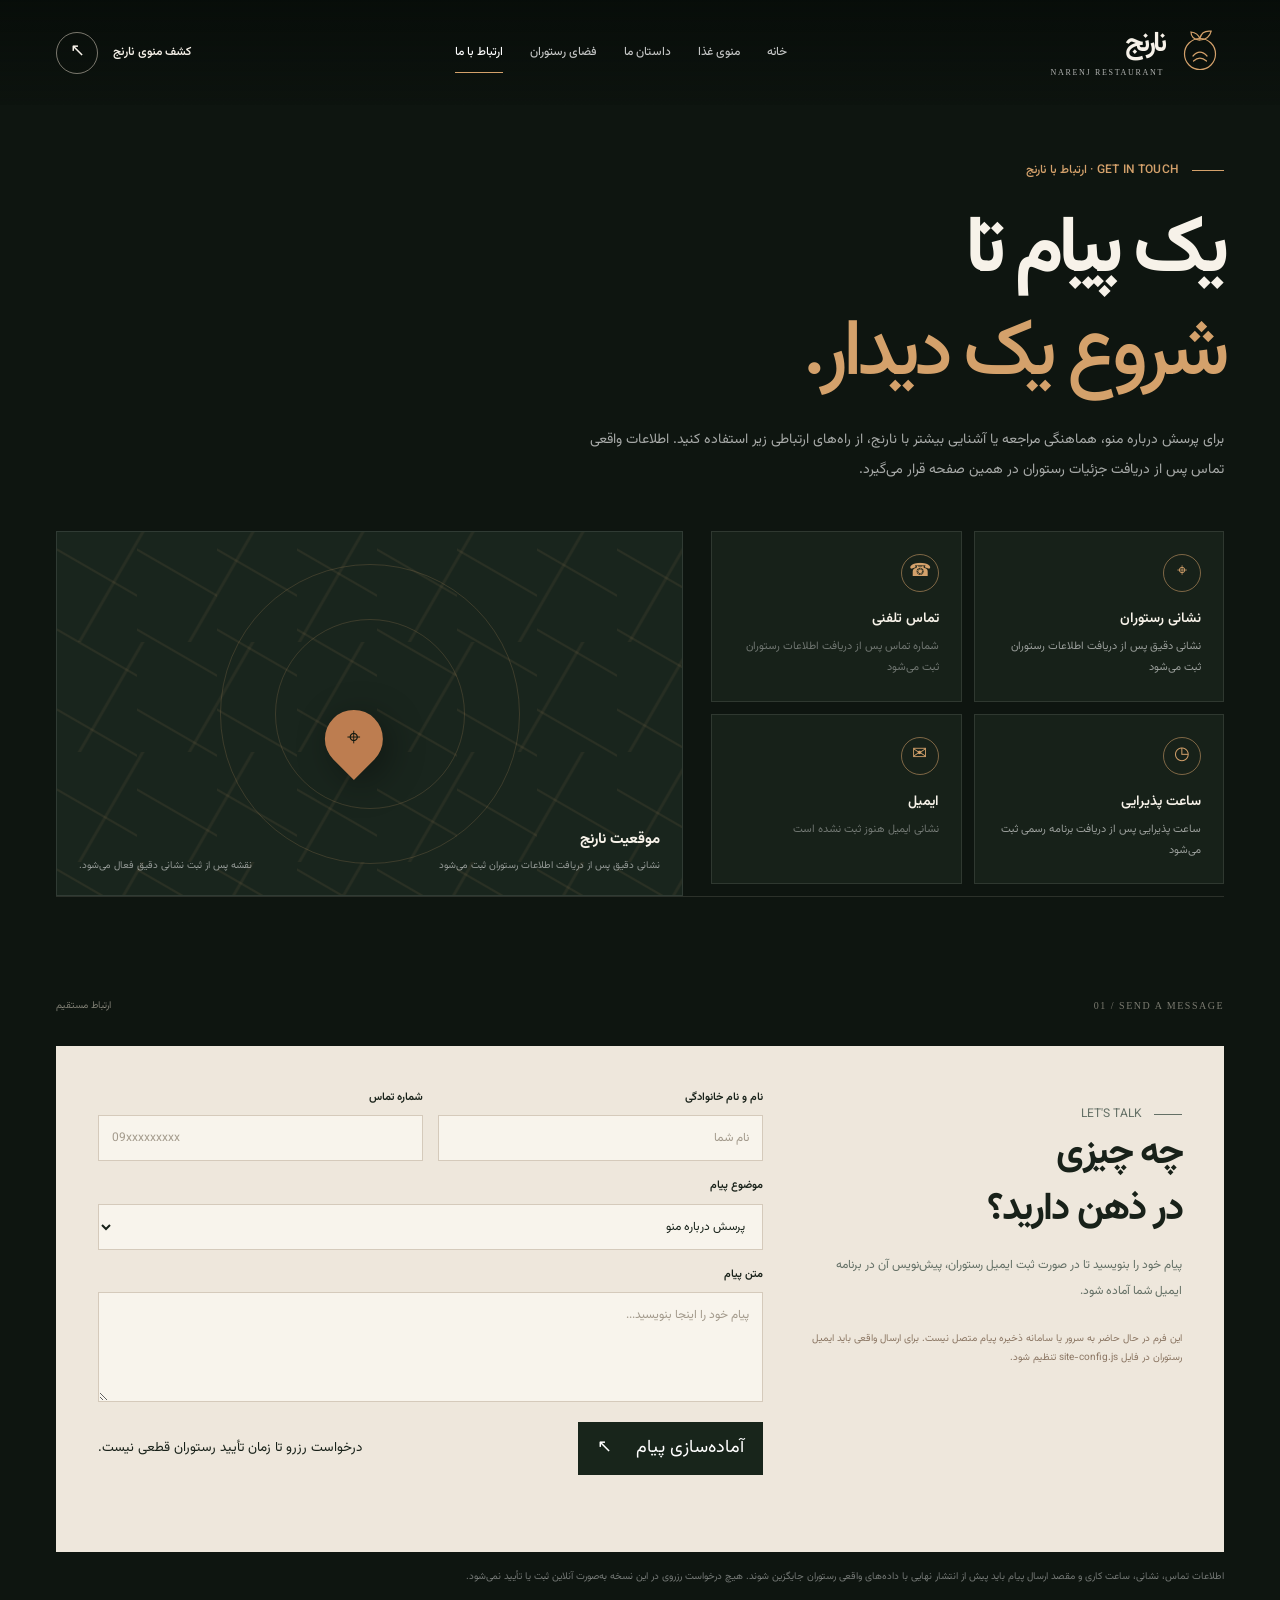
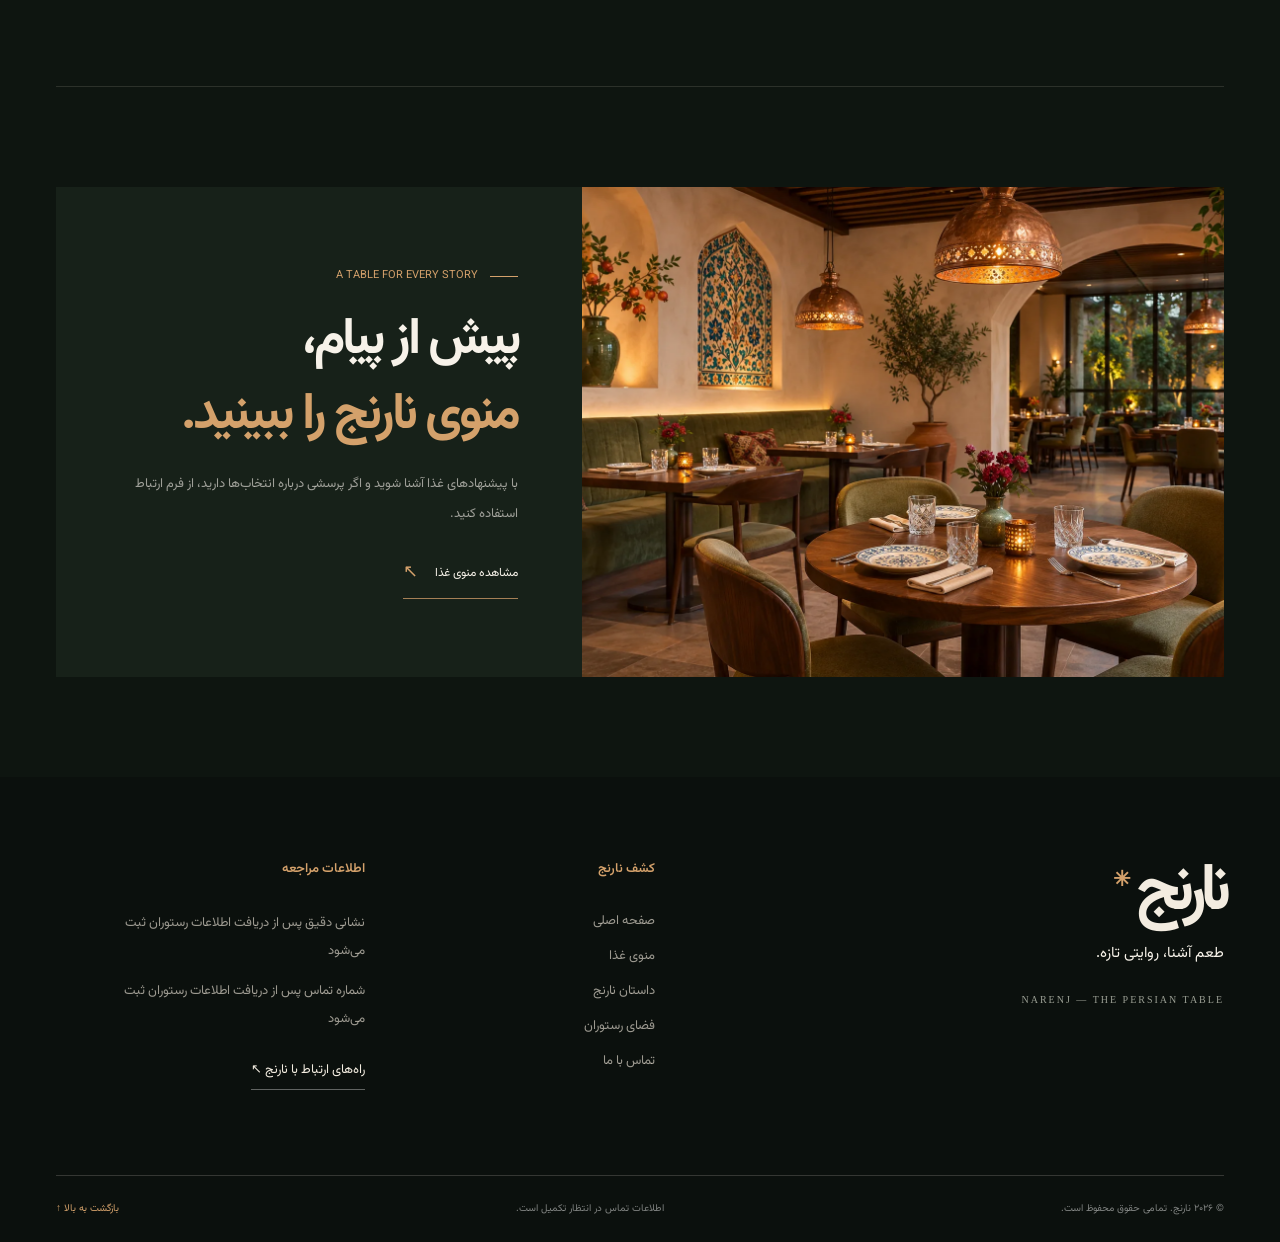
==== commit 4335e190: "Add optional WhatsApp and Instagram contact channels" ====
--- a/contact.html
+++ b/contact.html
@@ -12,6 +12,7 @@
 <article class="contact-detail" data-reveal><span class="contact-detail-icon" aria-hidden="true">☎</span><h2>تماس تلفنی</h2><a data-config-phone href="#" class="detail-pending">شماره تماس هنوز ثبت نشده است</a></article>
 <article class="contact-detail" data-reveal><span class="contact-detail-icon" aria-hidden="true">◷</span><h2>ساعت پذیرایی</h2><p data-config-hours>ساعت پذیرایی پس از دریافت برنامه رسمی ثبت می‌شود</p></article>
 <article class="contact-detail" data-reveal><span class="contact-detail-icon" aria-hidden="true">✉</span><h2>ایمیل</h2><a data-config-email href="#" class="detail-pending">ایمیل هنوز ثبت نشده است</a></article>
+<div class="contact-social"><a data-config-whatsapp href="#" hidden>گفت‌وگو در واتساپ ↖</a><a data-config-instagram href="#" hidden target="_blank" rel="noopener">اینستاگرام نارنج ↖</a></div>
 </div>
 <div class="contact-map-panel" data-reveal aria-label="نمای گرافیکی محل رستوران؛ نقشه دقیق پس از ثبت نشانی فعال می‌شود"><div class="map-art" aria-hidden="true"></div><div class="map-pin" aria-hidden="true"><span>⌖</span></div><div class="map-caption"><div><strong>موقعیت نارنج</strong><small data-config-address>نشانی دقیق پس از دریافت اطلاعات رستوران ثبت می‌شود</small></div><a data-config-map-link href="#" hidden target="_blank" rel="noopener">مسیریابی ↖</a><small data-map-pending>نقشه پس از ثبت نشانی دقیق فعال می‌شود.</small></div></div>
 </div>
--- a/inner.css
+++ b/inner.css
@@ -100,7 +100,7 @@
 .story-quote-band small{display:block;margin-top:17px;font-size:10px;opacity:.7}
 /* Space gallery */
 .gallery-grid{display:grid;grid-template-columns:1.1fr .9fr 1fr;grid-template-rows:300px 250px;gap:17px}
-.gallery-card{position:relative;min-width:0;overflow:hidden;background:#1b261e;cursor:zoom-in}
+.gallery-card{position:relative;display:block;width:100%;min-width:0;padding:0;border:0;overflow:hidden;background:#1b261e;color:inherit;text-align:right;font:inherit;cursor:zoom-in}
 .gallery-card:first-child{grid-column:1;grid-row:1/3}
 .gallery-card:nth-child(2){grid-column:2;grid-row:1}
 .gallery-card:nth-child(3){grid-column:3;grid-row:1/3}
@@ -190,7 +190,7 @@
 .split-feature .editorial-image{min-height:300px;height:300px}
 .split-feature-copy{padding:30px 25px 35px}
 .split-feature-copy h2{font-size:42px}
-.menu-toolbar{top:70px;padding:13px 0}
+.menu-toolbar{top:75px;padding:13px 0}
 .menu-toolbar-inner{display:block}
 .menu-search{width:100%;min-width:0}
 .menu-filters{flex-wrap:nowrap;overflow-x:auto;padding:12px 0 3px;scrollbar-width:thin}
@@ -223,6 +223,7 @@
 .related-cta{align-items:flex-start;flex-direction:column;padding:32px 0}
 }
 @media(max-width:480px){
+.menu-toolbar{top:70px}
 .inner-page .shell{width:calc(100% - 36px)}
 .inner-hero h1{font-size:48px}
 .inner-hero-media,.inner-hero-media img{height:280px;min-height:280px}
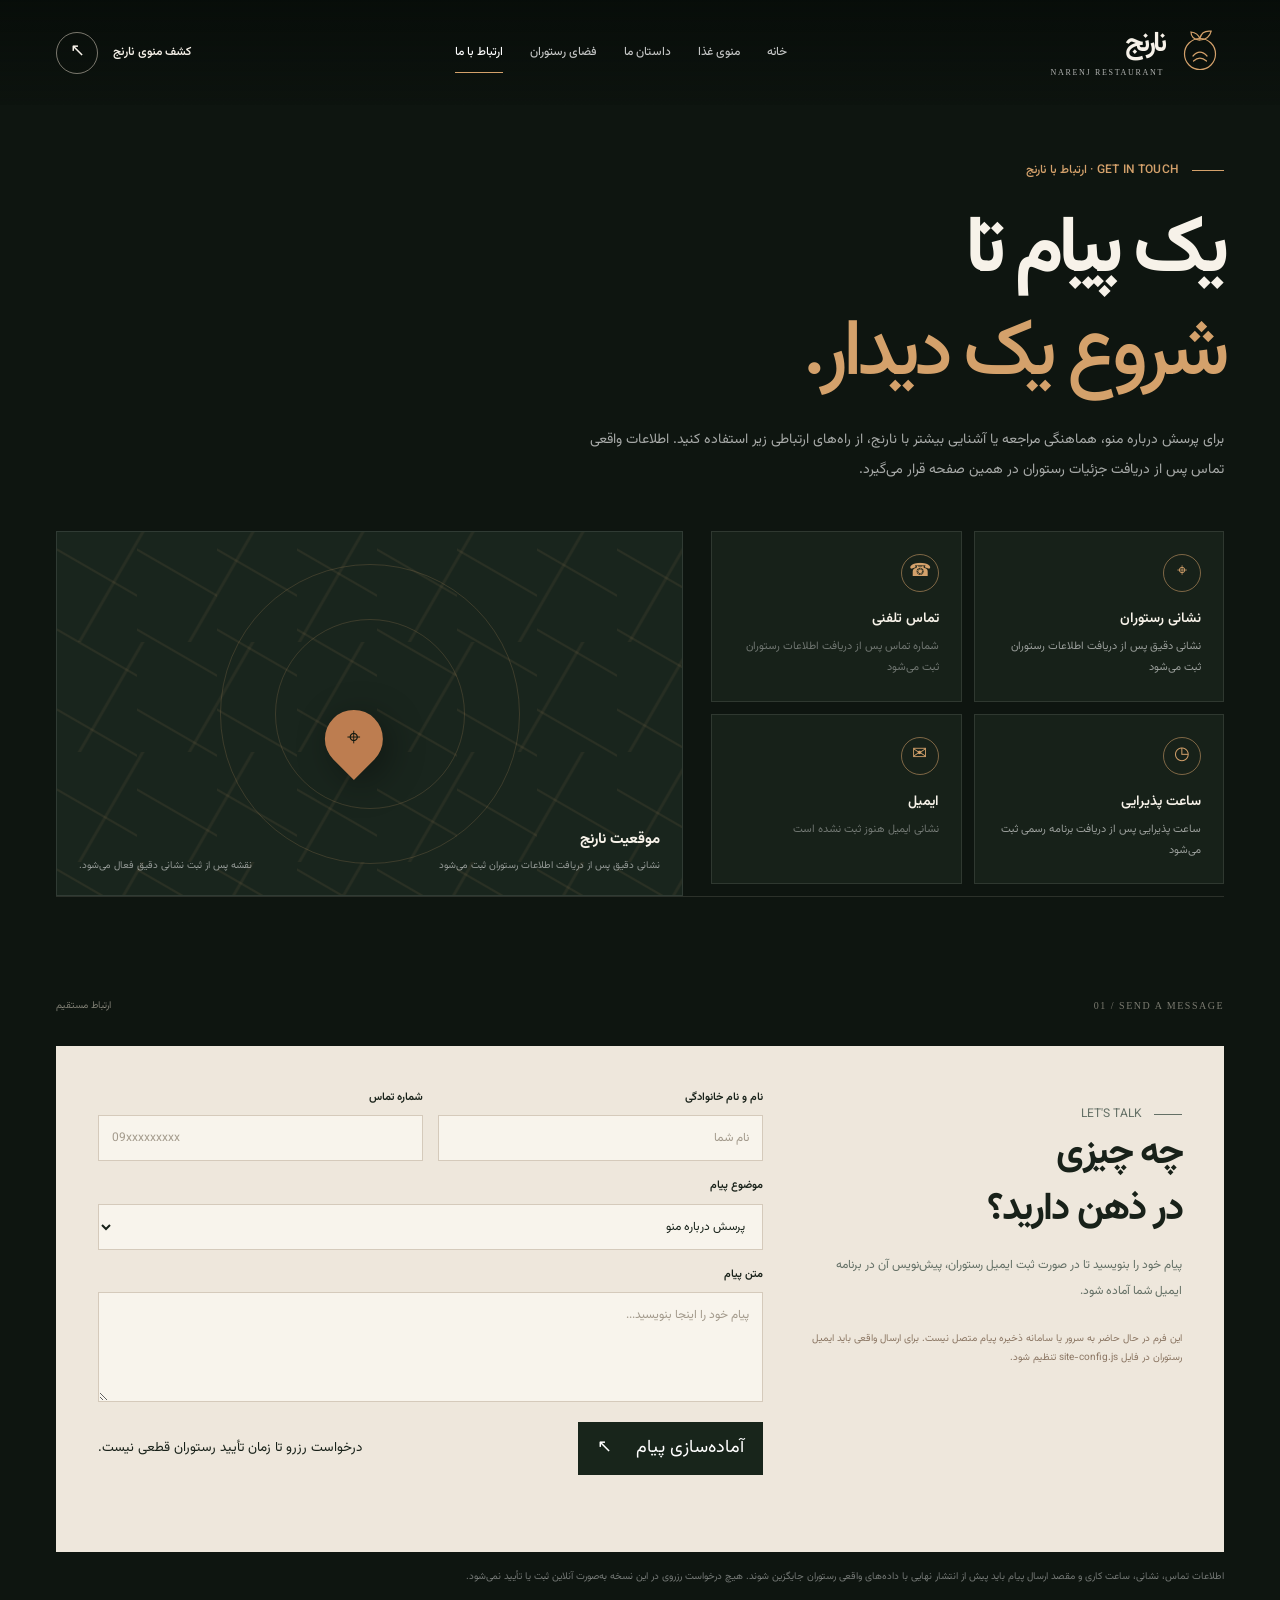
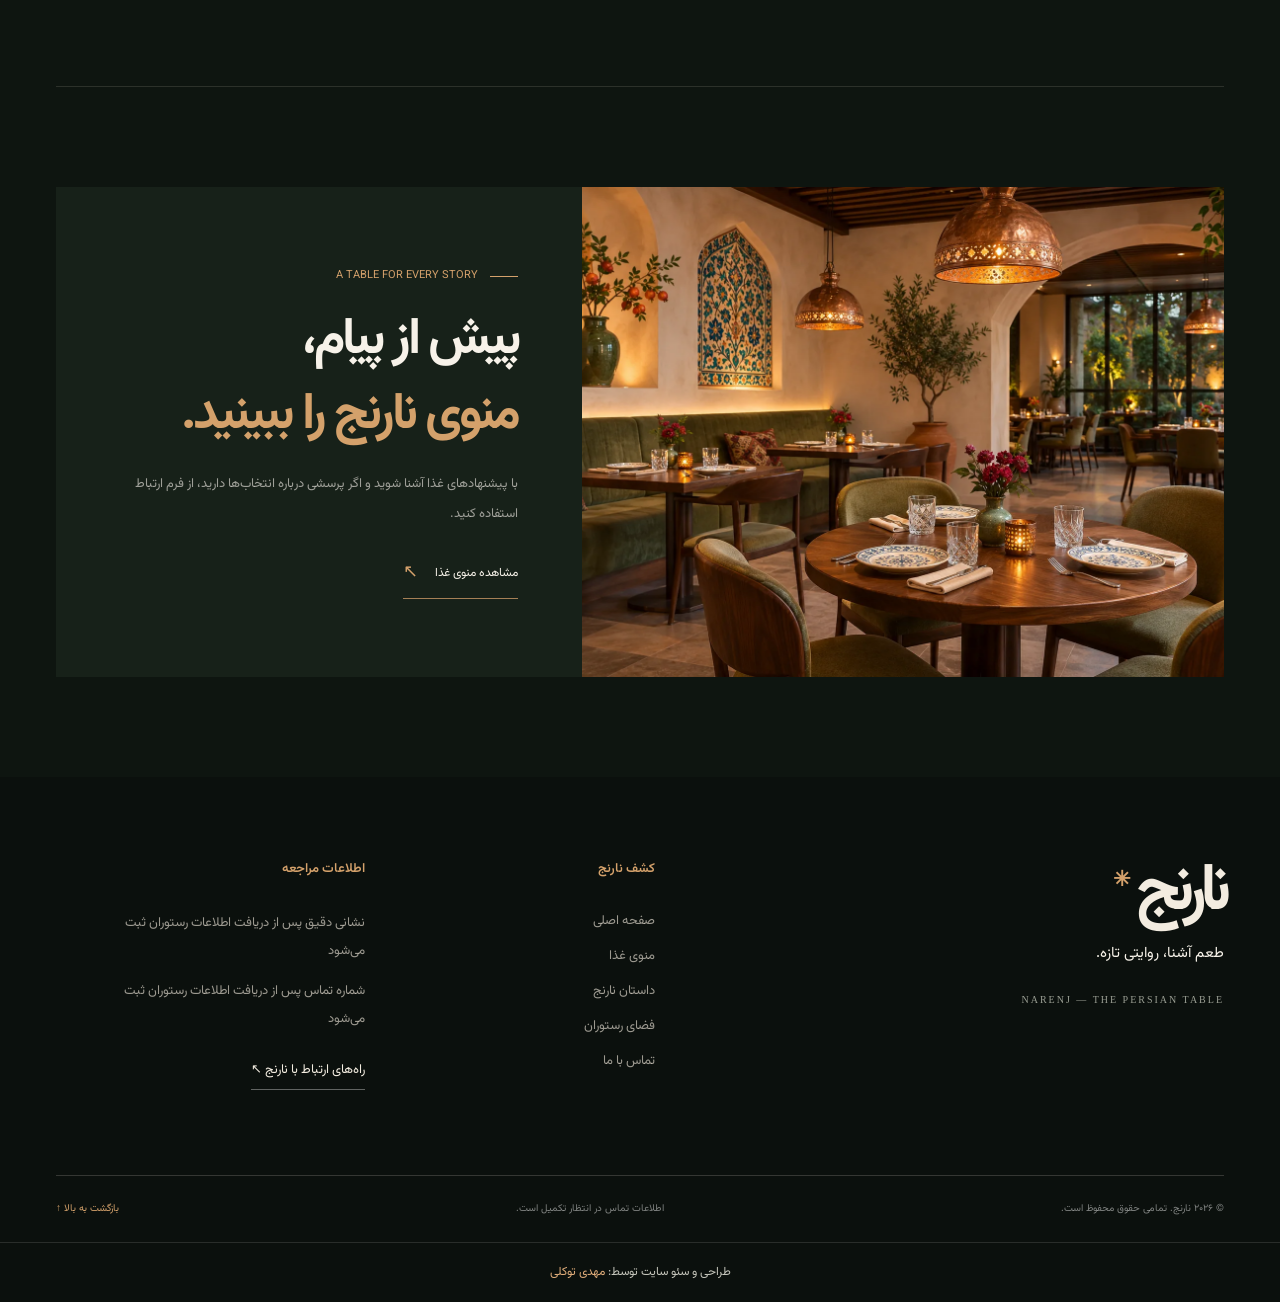
==== commit d54b3244: "افزودن نام طراح به فوتر" ====
--- a/contact.html
+++ b/contact.html
@@ -1,5 +1,5 @@
 <!doctype html>
-<html lang="fa-IR" dir="rtl"><head><meta charset="utf-8"><meta name="viewport" content="width=device-width, initial-scale=1"><meta name="theme-color" content="#0b100d"><meta name="description" content="راه‌های ارتباط با رستوران نارنج، اطلاعات مراجعه و فرم آماده‌سازی پیام. نشانی و اطلاعات تماس پس از دریافت جزئیات واقعی تکمیل می‌شوند."><link rel="canonical" href="https://mahdi-1949.github.io/narenj-restaurant-site/contact.html"><meta property="og:type" content="website"><meta property="og:locale" content="fa_IR"><meta property="og:title" content="تماس با ما | رستوران نارنج"><meta property="og:description" content="راه‌های ارتباط و اطلاعات مراجعه به رستوران نارنج."><link rel="icon" href="assets/favicon.svg" type="image/svg+xml"><link rel="preconnect" href="https://images.unsplash.com" crossorigin><link rel="preload" href="assets/fonts/vazirmatn-variable.woff2" as="font" type="font/woff2" crossorigin><link rel="stylesheet" href="home.css?v=2"><link rel="stylesheet" href="inner.css?v=1"><script src="site-config.js?v=1" defer></script><script src="home.js?v=2" defer></script><script src="inner.js?v=1" defer></script><title>تماس با ما | رستوران نارنج</title></head>
+<html lang="fa-IR" dir="rtl"><head><meta charset="utf-8"><meta name="viewport" content="width=device-width, initial-scale=1"><meta name="theme-color" content="#0b100d"><meta name="description" content="راه‌های ارتباط با رستوران نارنج، اطلاعات مراجعه و فرم آماده‌سازی پیام. نشانی و اطلاعات تماس پس از دریافت جزئیات واقعی تکمیل می‌شوند."><link rel="canonical" href="https://mahdi-1949.github.io/narenj-restaurant-site/contact.html"><meta property="og:type" content="website"><meta property="og:locale" content="fa_IR"><meta property="og:title" content="تماس با ما | رستوران نارنج"><meta property="og:description" content="راه‌های ارتباط و اطلاعات مراجعه به رستوران نارنج."><meta property="og:url" content="https://mahdi-1949.github.io/narenj-restaurant-site/contact.html"><meta property="og:image" content="https://images.unsplash.com/photo-1517248135467-4c7edcad34c4?auto=format&fit=crop&w=1200&q=85"><meta property="og:image:alt" content="تماس با ما | رستوران نارنج"><meta name="twitter:card" content="summary_large_image"><link rel="icon" href="assets/favicon.svg" type="image/svg+xml"><link rel="preconnect" href="https://images.unsplash.com" crossorigin><link rel="preload" href="assets/fonts/vazirmatn-variable.woff2" as="font" type="font/woff2" crossorigin><link rel="stylesheet" href="home.css?v=2"><link rel="stylesheet" href="inner.css?v=1"><script src="site-config.js?v=1" defer></script><script src="home.js?v=2" defer></script><script src="inner.js?v=1" defer></script><title>تماس با ما | رستوران نارنج</title></head>
 <body class="inner-page">
 <a class="skip-link" href="#main">رفتن به محتوای اصلی</a><div class="reading-progress" aria-hidden="true"></div>
 <header class="site-header" id="site-header"><div class="header-inner"><a class="brand" href="index.html" aria-label="نارنج، صفحه اصلی"><span class="brand-icon" aria-hidden="true"><svg viewBox="0 0 48 48" fill="none"><circle cx="24" cy="25" r="15.5" stroke="currentColor" stroke-width="1.2"/><path d="M24 9c1.5-5.8 5.6-7.5 11.2-6.8-1.3 5.2-4.8 8.5-10.8 8.8M24 10c-1.4-4.3-4.5-6.6-9-7 0 4.6 2.6 7.5 8.5 8.2M17 27c4.4-5.3 9.5-5.2 14 0M17.5 32c4-3.6 8.8-3.6 13 0" stroke="currentColor" stroke-width="1.2" stroke-linecap="round"/></svg></span><span class="brand-type"><strong>نارنج</strong><small>NARENJ RESTAURANT</small></span></a><nav class="main-nav" id="primary-nav" aria-label="ناوبری اصلی"><a href="index.html">خانه</a><a href="menu.html">منوی غذا</a><a href="story.html">داستان ما</a><a href="space.html">فضای رستوران</a><a href="contact.html" aria-current="page" class="nav-current">ارتباط با ما</a><a class="mobile-nav-link" href="menu.html">کشف منو <span aria-hidden="true">↖</span></a></nav><a class="header-link" href="menu.html"><span>کشف منوی نارنج</span><span class="arrow-circle" aria-hidden="true">↖</span></a><button class="menu-toggle" type="button" aria-label="باز کردن منو" aria-controls="primary-nav" aria-expanded="false"><span></span><span></span></button></div></header>
@@ -33,5 +33,5 @@
 
 <section class="inner-section shell"><div class="split-feature"><div class="editorial-image"><img src="https://images.unsplash.com/photo-1517248135467-4c7edcad34c4?auto=format&amp;fit=crop&amp;w=1500&amp;q=85" width="1500" height="1100" loading="lazy" alt="فضای رستوران با میزهای چیده‌شده و نور گرم؛ تصویر نمایشی"></div><div class="split-feature-copy"><p class="inner-kicker">A TABLE FOR EVERY STORY</p><h2>پیش از پیام،<br><em>منوی نارنج را ببینید.</em></h2><p>با پیشنهادهای غذا آشنا شوید و اگر پرسشی درباره انتخاب‌ها دارید، از فرم ارتباط استفاده کنید.</p><a class="inner-link" href="menu.html">مشاهده منوی غذا <span>↖</span></a></div></div></section>
 </main>
-<footer class="site-footer"><div class="shell"><div class="footer-main"><div class="footer-brand"><a href="index.html">نارنج<span>✳</span></a><p>طعم آشنا، روایتی تازه.</p><small>NARENJ — THE PERSIAN TABLE</small></div><nav class="footer-nav" aria-label="دسترسی سریع"><h2>کشف نارنج</h2><a href="index.html">صفحه اصلی</a><a href="menu.html">منوی غذا</a><a href="story.html">داستان نارنج</a><a href="space.html">فضای رستوران</a><a href="contact.html">تماس با ما</a></nav><div class="footer-note"><h2>اطلاعات مراجعه</h2><p data-config-address>نشانی دقیق پس از دریافت اطلاعات رستوران ثبت می‌شود</p><p data-config-phone>شماره تماس پس از دریافت اطلاعات رستوران ثبت می‌شود</p><a href="contact.html">راه‌های ارتباط با نارنج <span>↖</span></a></div></div><div class="footer-bottom"><span>© <time data-year>۲۰۲۶</time> نارنج. تمامی حقوق محفوظ است.</span><span>اطلاعات تماس در انتظار تکمیل است.</span><a href="#main">بازگشت به بالا ↑</a></div></div></footer>
+<footer class="site-footer"><div class="shell"><div class="footer-main"><div class="footer-brand"><a href="index.html">نارنج<span>✳</span></a><p>طعم آشنا، روایتی تازه.</p><small>NARENJ — THE PERSIAN TABLE</small></div><nav class="footer-nav" aria-label="دسترسی سریع"><h2>کشف نارنج</h2><a href="index.html">صفحه اصلی</a><a href="menu.html">منوی غذا</a><a href="story.html">داستان نارنج</a><a href="space.html">فضای رستوران</a><a href="contact.html">تماس با ما</a></nav><div class="footer-note"><h2>اطلاعات مراجعه</h2><p data-config-address>نشانی دقیق پس از دریافت اطلاعات رستوران ثبت می‌شود</p><p data-config-phone>شماره تماس پس از دریافت اطلاعات رستوران ثبت می‌شود</p><a href="contact.html">راه‌های ارتباط با نارنج <span>↖</span></a></div></div><div class="footer-bottom"><span>© <time data-year>۲۰۲۶</time> نارنج. تمامی حقوق محفوظ است.</span><span>اطلاعات تماس در انتظار تکمیل است.</span><a href="#main">بازگشت به بالا ↑</a></div></div><div dir="rtl" style="text-align:center;padding:18px 20px;border-top:1px solid rgba(255,255,255,.12);color:#c5c5bb;font-size:12px;line-height:1.9">طراحی و سئو سایت توسط: <a href="https://mahditavakoli.ir/" style="color:#e0ad7a">مهدی توکلی</a></div></footer>
 </body></html>
--- a/inner.css
+++ b/inner.css
@@ -54,7 +54,7 @@
 .inner-link span{color:#d4a16b;font-size:18px;transition:transform .25s}
 .inner-link:hover span{transform:translate(-4px,-4px)}
 /* Menu */
-.menu-toolbar{position:sticky;top:85px;z-index:20;padding:18px 0;background:rgba(14,21,16,.94);border-block:1px solid rgba(255,255,255,.12);backdrop-filter:blur(18px);-webkit-backdrop-filter:blur(18px)}
+.menu-toolbar{position:sticky;top:105px;z-index:20;padding:18px 0;background:rgba(14,21,16,.94);border-block:1px solid rgba(255,255,255,.12);backdrop-filter:blur(18px);-webkit-backdrop-filter:blur(18px)}
 .menu-toolbar-inner{display:flex;align-items:center;justify-content:space-between;gap:20px}
 .menu-search{display:flex;align-items:center;gap:12px;min-width:250px;width:min(100%,390px);padding:11px 16px;border:1px solid rgba(255,255,255,.2);background:rgba(255,255,255,.035)}
 .menu-search span{color:#d4a16b;font-size:22px}
@@ -108,13 +108,14 @@
 .gallery-card img{width:100%;height:100%;object-fit:cover;filter:saturate(.8);transition:transform .8s,filter .6s}
 .gallery-card:hover img{transform:scale(1.06);filter:saturate(1)}
 .gallery-card::after{content:"";position:absolute;inset:45% 0 0;background:linear-gradient(0deg,rgba(0,0,0,.75),transparent);pointer-events:none}
-.gallery-card figcaption{position:absolute;z-index:2;right:18px;bottom:16px;left:18px;display:flex;align-items:end;justify-content:space-between;gap:10px;color:white;font-size:12px}
-.gallery-card figcaption small{font-family:Georgia,serif;font-size:9px;letter-spacing:.15em;direction:ltr}
+.gallery-card .gallery-caption{position:absolute;z-index:2;right:18px;bottom:16px;left:18px;display:flex;align-items:end;justify-content:space-between;gap:10px;color:white;font-size:12px}
+.gallery-card .gallery-caption small{font-family:Georgia,serif;font-size:9px;letter-spacing:.15em;direction:ltr}
 .gallery-card .zoom-icon{position:absolute;z-index:2;top:15px;left:15px;display:grid;place-items:center;width:35px;height:35px;border:1px solid rgba(255,255,255,.7);border-radius:50%;color:white;font-size:17px;opacity:0;transform:translateY(5px);transition:opacity .25s,transform .25s}
 .gallery-card:hover .zoom-icon{opacity:1;transform:translateY(0)}
 .gallery-disclaimer{margin-top:18px;color:rgba(255,255,255,.42);font-size:10px;line-height:1.9}
 .lightbox{width:min(1000px,calc(100% - 28px));max-width:none;max-height:90vh;margin:auto;padding:0;border:1px solid rgba(255,255,255,.2);background:#0d140f;color:white;box-shadow:0 30px 100px rgba(0,0,0,.55)}
 .lightbox::backdrop{background:rgba(0,0,0,.86);backdrop-filter:blur(7px)}
+.lightbox figure{margin:0}
 .lightbox img{display:block;width:100%;max-height:76vh;object-fit:contain;background:#050805}
 .lightbox figcaption{padding:14px 18px;color:rgba(255,255,255,.78);font-size:12px}
 .lightbox-close{position:absolute;top:12px;left:12px;display:grid;place-items:center;width:40px;height:40px;border:1px solid rgba(255,255,255,.7);border-radius:50%;background:rgba(0,0,0,.55);color:white;font-size:22px;cursor:pointer}
@@ -130,6 +131,9 @@
 .contact-detail p,.contact-detail a{display:block;margin-top:4px;color:rgba(255,255,255,.56);font-size:11px;line-height:1.9;overflow-wrap:anywhere}
 .contact-detail a:hover{color:#e6b77e}
 .contact-detail .detail-pending{color:rgba(255,255,255,.38)}
+.contact-social{grid-column:1/-1;display:flex;gap:10px;flex-wrap:wrap}
+.contact-social a{padding:9px 13px;border:1px solid rgba(212,161,107,.4);color:#e5b77e;font-size:10px;transition:background .2s,color .2s}
+.contact-social a:hover{background:#bd7d50;color:#111810}
 .contact-map-panel{position:relative;min-height:322px;overflow:hidden;background:#19251d;border:1px solid rgba(255,255,255,.1)}
 .map-art{position:absolute;inset:0;opacity:.55;background-image:linear-gradient(30deg,transparent 48%,rgba(212,161,107,.17) 49%,rgba(212,161,107,.17) 50%,transparent 51%),linear-gradient(120deg,transparent 48%,rgba(212,161,107,.14) 49%,rgba(212,161,107,.14) 50%,transparent 51%);background-size:80px 80px,110px 110px}
 .map-art::before,.map-art::after{content:"";position:absolute;border:1px solid rgba(212,161,107,.35);border-radius:50%;width:300px;height:300px;top:50%;left:50%;transform:translate(-50%,-50%)}
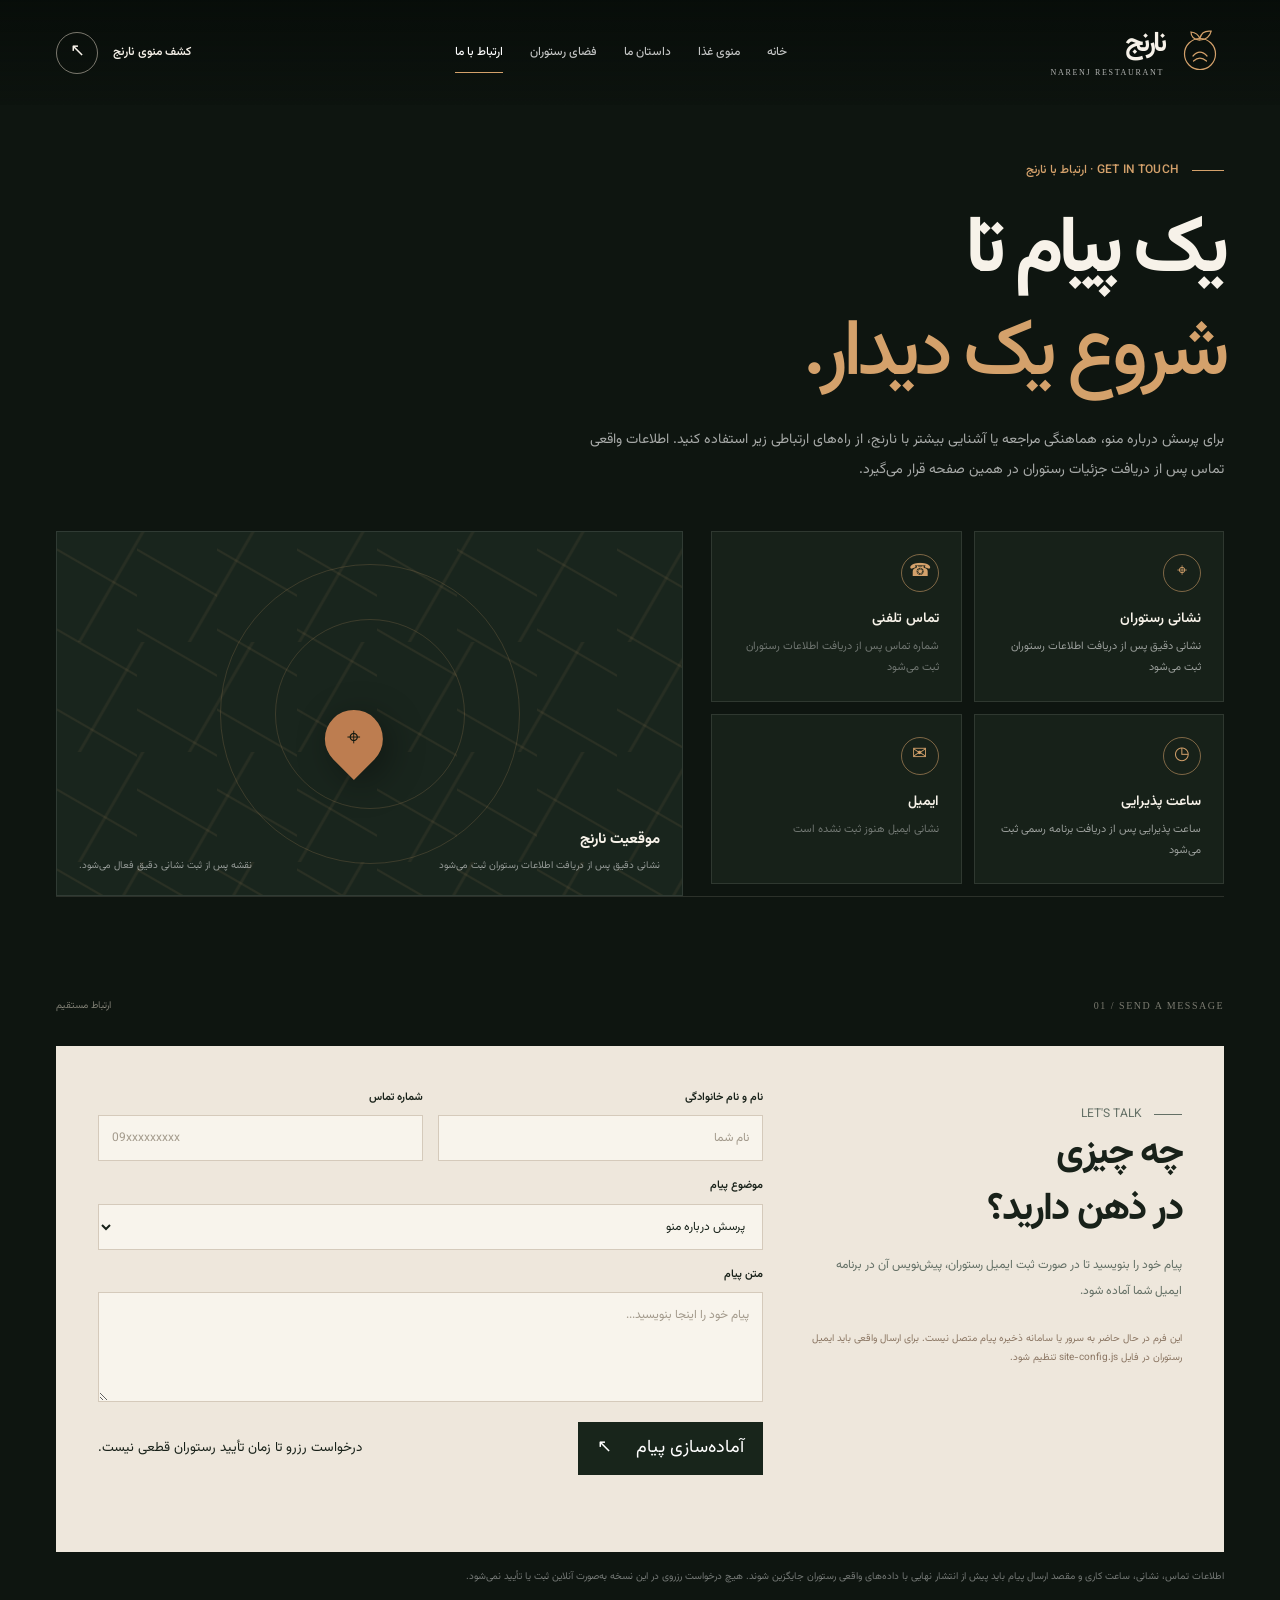
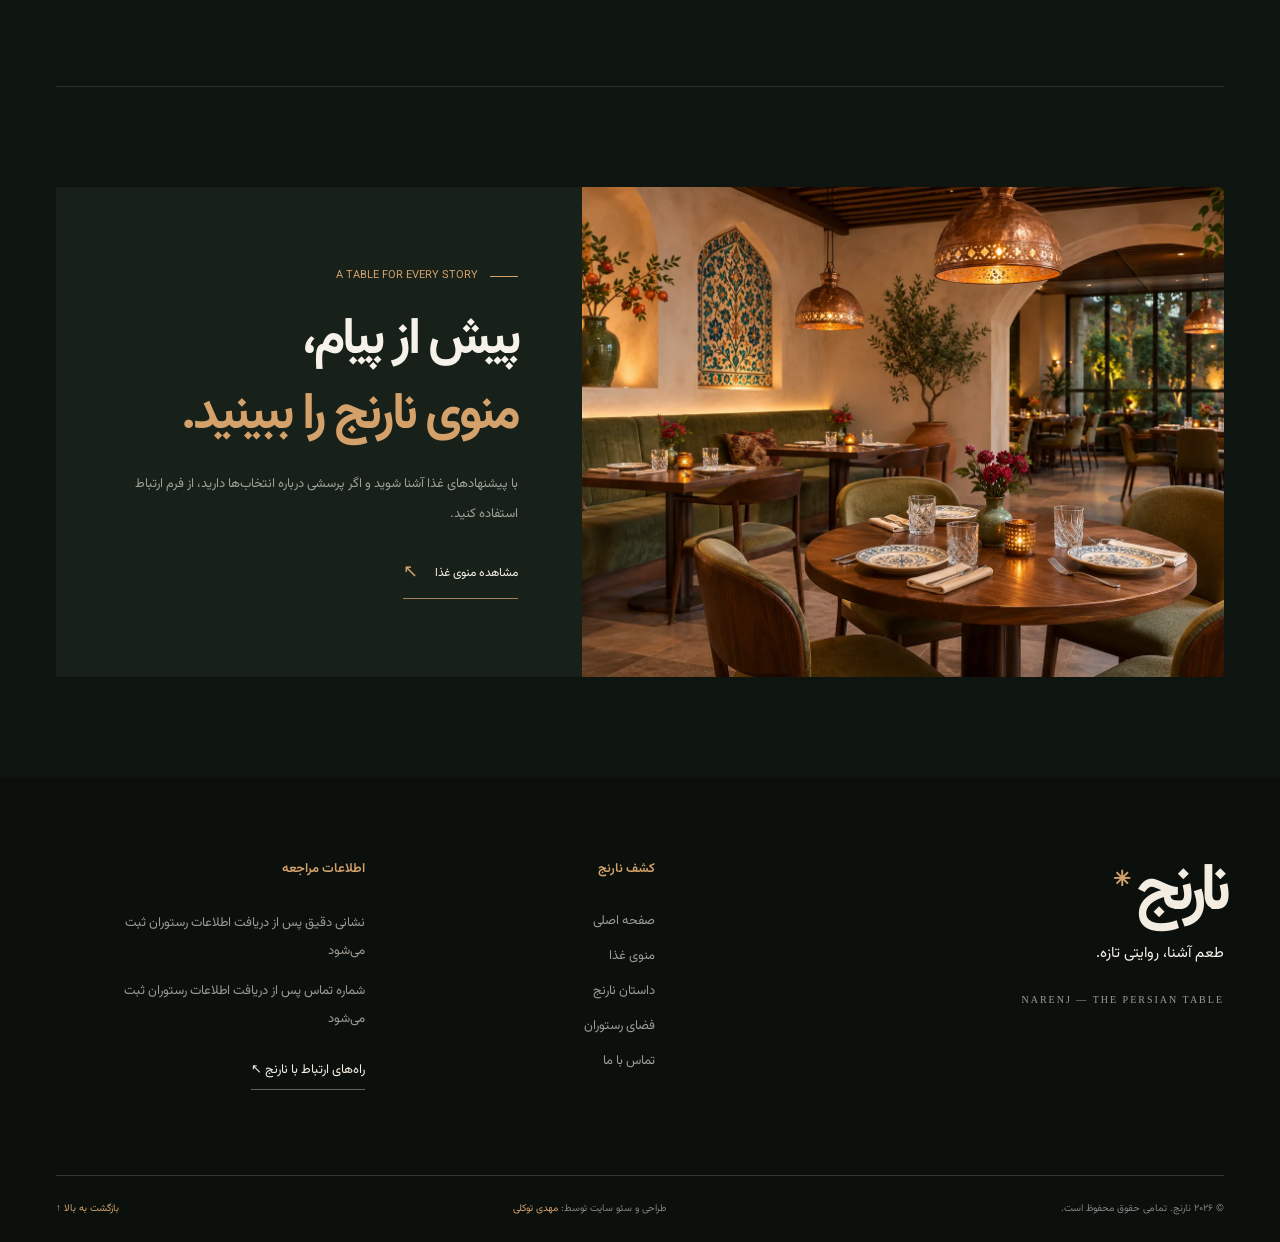
==== commit dfac9ba7: "انتقال نام طراح به ردیف پایانی فوتر" ====
--- a/contact.html
+++ b/contact.html
@@ -33,5 +33,5 @@
 
 <section class="inner-section shell"><div class="split-feature"><div class="editorial-image"><img src="https://images.unsplash.com/photo-1517248135467-4c7edcad34c4?auto=format&amp;fit=crop&amp;w=1500&amp;q=85" width="1500" height="1100" loading="lazy" alt="فضای رستوران با میزهای چیده‌شده و نور گرم؛ تصویر نمایشی"></div><div class="split-feature-copy"><p class="inner-kicker">A TABLE FOR EVERY STORY</p><h2>پیش از پیام،<br><em>منوی نارنج را ببینید.</em></h2><p>با پیشنهادهای غذا آشنا شوید و اگر پرسشی درباره انتخاب‌ها دارید، از فرم ارتباط استفاده کنید.</p><a class="inner-link" href="menu.html">مشاهده منوی غذا <span>↖</span></a></div></div></section>
 </main>
-<footer class="site-footer"><div class="shell"><div class="footer-main"><div class="footer-brand"><a href="index.html">نارنج<span>✳</span></a><p>طعم آشنا، روایتی تازه.</p><small>NARENJ — THE PERSIAN TABLE</small></div><nav class="footer-nav" aria-label="دسترسی سریع"><h2>کشف نارنج</h2><a href="index.html">صفحه اصلی</a><a href="menu.html">منوی غذا</a><a href="story.html">داستان نارنج</a><a href="space.html">فضای رستوران</a><a href="contact.html">تماس با ما</a></nav><div class="footer-note"><h2>اطلاعات مراجعه</h2><p data-config-address>نشانی دقیق پس از دریافت اطلاعات رستوران ثبت می‌شود</p><p data-config-phone>شماره تماس پس از دریافت اطلاعات رستوران ثبت می‌شود</p><a href="contact.html">راه‌های ارتباط با نارنج <span>↖</span></a></div></div><div class="footer-bottom"><span>© <time data-year>۲۰۲۶</time> نارنج. تمامی حقوق محفوظ است.</span><span>اطلاعات تماس در انتظار تکمیل است.</span><a href="#main">بازگشت به بالا ↑</a></div></div><div dir="rtl" style="text-align:center;padding:18px 20px;border-top:1px solid rgba(255,255,255,.12);color:#c5c5bb;font-size:12px;line-height:1.9">طراحی و سئو سایت توسط: <a href="https://mahditavakoli.ir/" style="color:#e0ad7a">مهدی توکلی</a></div></footer>
+<footer class="site-footer"><div class="shell"><div class="footer-main"><div class="footer-brand"><a href="index.html">نارنج<span>✳</span></a><p>طعم آشنا، روایتی تازه.</p><small>NARENJ — THE PERSIAN TABLE</small></div><nav class="footer-nav" aria-label="دسترسی سریع"><h2>کشف نارنج</h2><a href="index.html">صفحه اصلی</a><a href="menu.html">منوی غذا</a><a href="story.html">داستان نارنج</a><a href="space.html">فضای رستوران</a><a href="contact.html">تماس با ما</a></nav><div class="footer-note"><h2>اطلاعات مراجعه</h2><p data-config-address>نشانی دقیق پس از دریافت اطلاعات رستوران ثبت می‌شود</p><p data-config-phone>شماره تماس پس از دریافت اطلاعات رستوران ثبت می‌شود</p><a href="contact.html">راه‌های ارتباط با نارنج <span>↖</span></a></div></div><div class="footer-bottom"><span>© <time data-year>۲۰۲۶</time> نارنج. تمامی حقوق محفوظ است.</span><span>طراحی و سئو سایت توسط: <a href="https://mahditavakoli.ir/">مهدی توکلی</a></span><a href="#main">بازگشت به بالا ↑</a></div></div></footer>
 </body></html>
